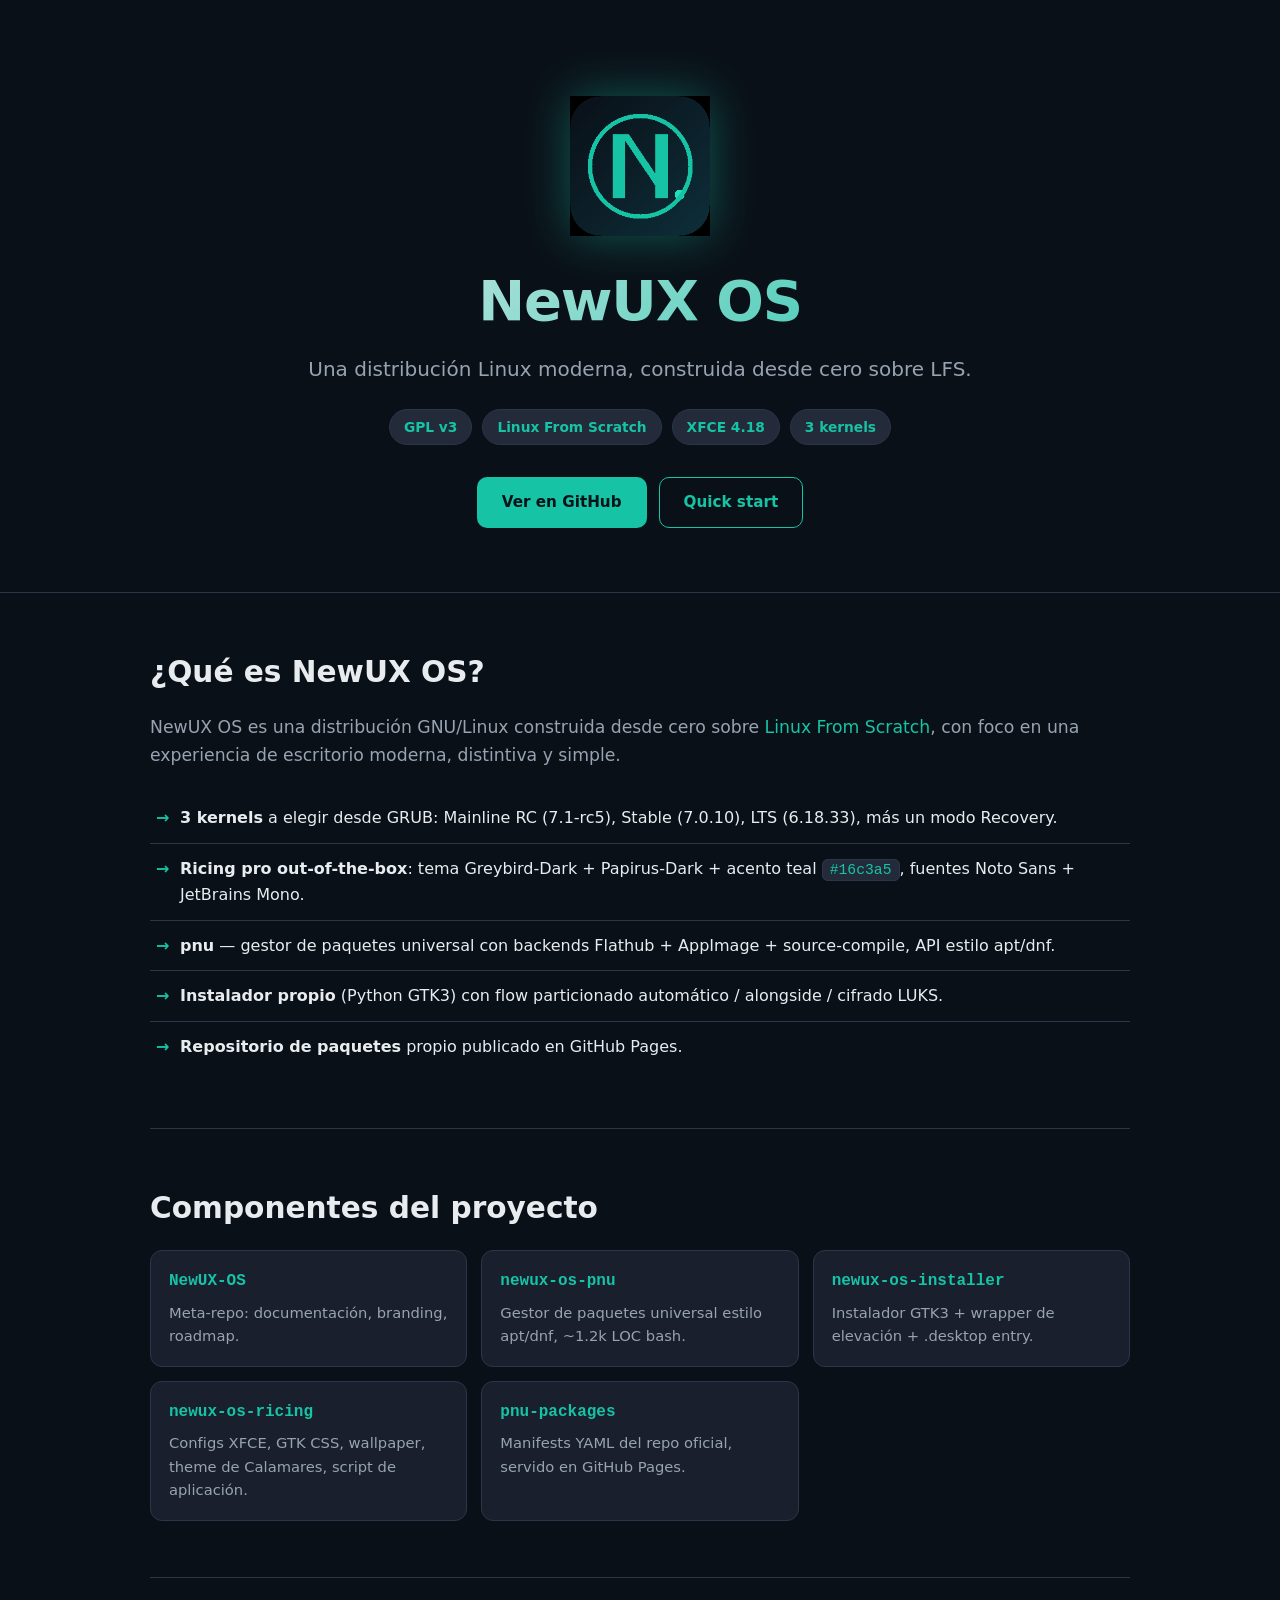
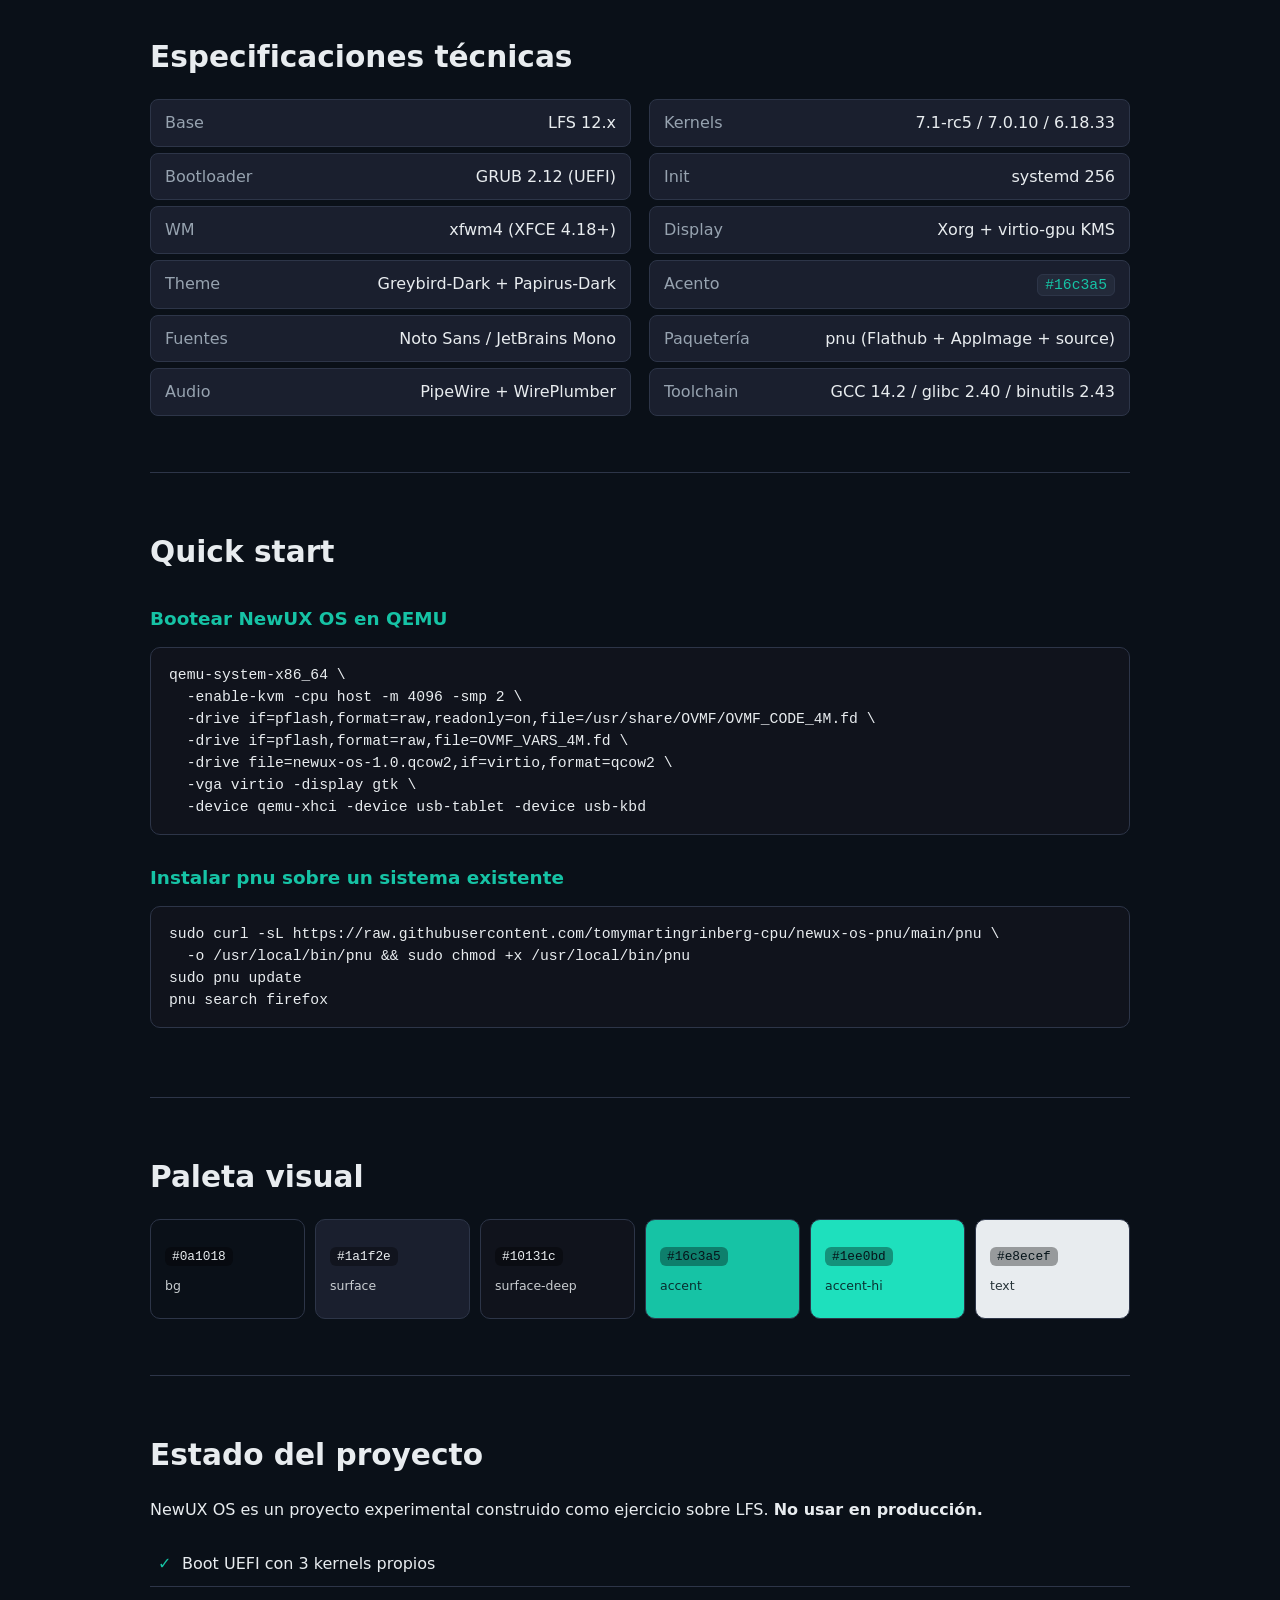
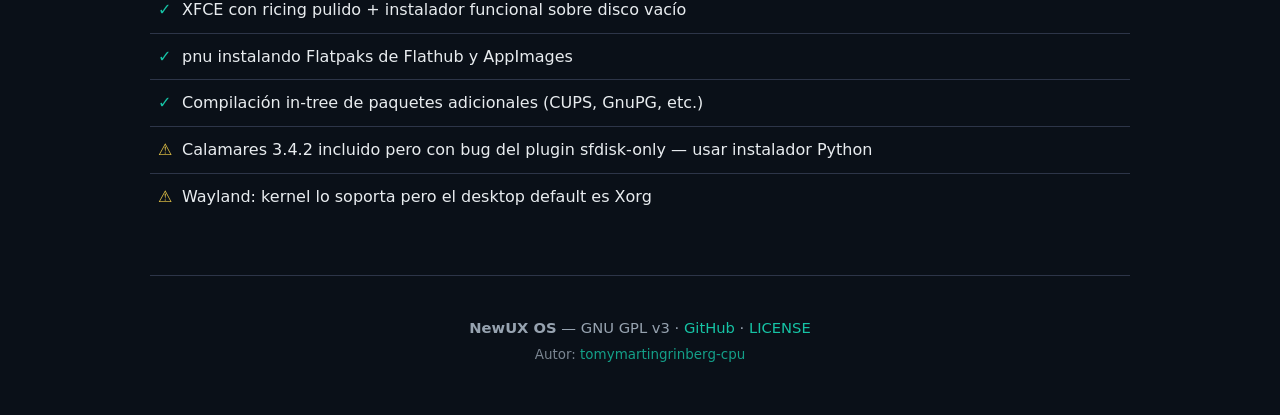
==== index.html @ 3ab6de86 "Add GitHub Pages landing site Static landing with NewUX paleta (navy + teal #16c3a5): hero con logo," ====
<!DOCTYPE html>
<html lang="es">
<head>
  <meta charset="UTF-8" />
  <meta name="viewport" content="width=device-width, initial-scale=1.0" />
  <title>NewUX OS — Distribución Linux desde LFS</title>
  <meta name="description" content="NewUX OS: distribución GNU/Linux moderna construida desde Linux From Scratch, con XFCE, 3 kernels a elegir y gestor de paquetes propio." />
  <link rel="icon" type="image/png" href="assets/logo.png" />
  <link rel="stylesheet" href="style.css" />
  <meta property="og:title" content="NewUX OS" />
  <meta property="og:description" content="Distro Linux moderna basada en LFS, con experiencia desktop pulida." />
  <meta property="og:image" content="assets/logo.png" />
  <meta property="og:type" content="website" />
</head>
<body>
  <div class="bg-mesh"></div>

  <header class="hero">
    <div class="container">
      <img src="assets/logo.png" alt="NewUX OS" class="logo" />
      <h1>NewUX OS</h1>
      <p class="tagline">Una distribución Linux moderna, construida desde cero sobre LFS.</p>
      <div class="badges">
        <span class="badge">GPL v3</span>
        <span class="badge">Linux From Scratch</span>
        <span class="badge">XFCE 4.18</span>
        <span class="badge">3 kernels</span>
      </div>
      <div class="cta">
        <a class="btn btn-primary" href="https://github.com/tomymartingrinberg-cpu/NewUX-OS">Ver en GitHub</a>
        <a class="btn btn-ghost" href="#quick-start">Quick start</a>
      </div>
    </div>
  </header>

  <main>
    <section class="container section">
      <h2>¿Qué es NewUX OS?</h2>
      <p class="lead">
        NewUX OS es una distribución GNU/Linux construida desde cero sobre
        <a href="https://www.linuxfromscratch.org/" target="_blank" rel="noopener">Linux From Scratch</a>,
        con foco en una experiencia de escritorio moderna, distintiva y simple.
      </p>
      <ul class="feature-list">
        <li><strong>3 kernels</strong> a elegir desde GRUB: Mainline RC (7.1-rc5), Stable (7.0.10), LTS (6.18.33), más un modo Recovery.</li>
        <li><strong>Ricing pro out-of-the-box</strong>: tema Greybird-Dark + Papirus-Dark + acento teal <code>#16c3a5</code>, fuentes Noto Sans + JetBrains Mono.</li>
        <li><strong>pnu</strong> — gestor de paquetes universal con backends Flathub + AppImage + source-compile, API estilo apt/dnf.</li>
        <li><strong>Instalador propio</strong> (Python GTK3) con flow particionado automático / alongside / cifrado LUKS.</li>
        <li><strong>Repositorio de paquetes</strong> propio publicado en GitHub Pages.</li>
      </ul>
    </section>

    <section class="container section">
      <h2>Componentes del proyecto</h2>
      <div class="repo-grid">
        <a class="repo-card" href="https://github.com/tomymartingrinberg-cpu/NewUX-OS">
          <h3>NewUX-OS</h3>
          <p>Meta-repo: documentación, branding, roadmap.</p>
        </a>
        <a class="repo-card" href="https://github.com/tomymartingrinberg-cpu/newux-os-pnu">
          <h3>newux-os-pnu</h3>
          <p>Gestor de paquetes universal estilo apt/dnf, ~1.2k LOC bash.</p>
        </a>
        <a class="repo-card" href="https://github.com/tomymartingrinberg-cpu/newux-os-installer">
          <h3>newux-os-installer</h3>
          <p>Instalador GTK3 + wrapper de elevación + .desktop entry.</p>
        </a>
        <a class="repo-card" href="https://github.com/tomymartingrinberg-cpu/newux-os-ricing">
          <h3>newux-os-ricing</h3>
          <p>Configs XFCE, GTK CSS, wallpaper, theme de Calamares, script de aplicación.</p>
        </a>
        <a class="repo-card" href="https://github.com/tomymartingrinberg-cpu/pnu-packages">
          <h3>pnu-packages</h3>
          <p>Manifests YAML del repo oficial, servido en GitHub Pages.</p>
        </a>
      </div>
    </section>

    <section class="container section">
      <h2>Especificaciones técnicas</h2>
      <div class="spec-table">
        <div><span>Base</span><span>LFS 12.x</span></div>
        <div><span>Kernels</span><span>7.1-rc5 / 7.0.10 / 6.18.33</span></div>
        <div><span>Bootloader</span><span>GRUB 2.12 (UEFI)</span></div>
        <div><span>Init</span><span>systemd 256</span></div>
        <div><span>WM</span><span>xfwm4 (XFCE 4.18+)</span></div>
        <div><span>Display</span><span>Xorg + virtio-gpu KMS</span></div>
        <div><span>Theme</span><span>Greybird-Dark + Papirus-Dark</span></div>
        <div><span>Acento</span><span><code>#16c3a5</code></span></div>
        <div><span>Fuentes</span><span>Noto Sans / JetBrains Mono</span></div>
        <div><span>Paquetería</span><span>pnu (Flathub + AppImage + source)</span></div>
        <div><span>Audio</span><span>PipeWire + WirePlumber</span></div>
        <div><span>Toolchain</span><span>GCC 14.2 / glibc 2.40 / binutils 2.43</span></div>
      </div>
    </section>

    <section id="quick-start" class="container section">
      <h2>Quick start</h2>

      <h3>Bootear NewUX OS en QEMU</h3>
      <pre><code>qemu-system-x86_64 \
  -enable-kvm -cpu host -m 4096 -smp 2 \
  -drive if=pflash,format=raw,readonly=on,file=/usr/share/OVMF/OVMF_CODE_4M.fd \
  -drive if=pflash,format=raw,file=OVMF_VARS_4M.fd \
  -drive file=newux-os-1.0.qcow2,if=virtio,format=qcow2 \
  -vga virtio -display gtk \
  -device qemu-xhci -device usb-tablet -device usb-kbd</code></pre>

      <h3>Instalar pnu sobre un sistema existente</h3>
      <pre><code>sudo curl -sL https://raw.githubusercontent.com/tomymartingrinberg-cpu/newux-os-pnu/main/pnu \
  -o /usr/local/bin/pnu &amp;&amp; sudo chmod +x /usr/local/bin/pnu
sudo pnu update
pnu search firefox</code></pre>
    </section>

    <section class="container section">
      <h2>Paleta visual</h2>
      <div class="palette">
        <div class="swatch" style="background:#0a1018"><code>#0a1018</code><span>bg</span></div>
        <div class="swatch" style="background:#1a1f2e"><code>#1a1f2e</code><span>surface</span></div>
        <div class="swatch" style="background:#10131c"><code>#10131c</code><span>surface-deep</span></div>
        <div class="swatch" style="background:#16c3a5;color:#06141a"><code>#16c3a5</code><span>accent</span></div>
        <div class="swatch" style="background:#1ee0bd;color:#06141a"><code>#1ee0bd</code><span>accent-hi</span></div>
        <div class="swatch" style="background:#e8ecef;color:#06141a"><code>#e8ecef</code><span>text</span></div>
      </div>
    </section>

    <section class="container section">
      <h2>Estado del proyecto</h2>
      <p>NewUX OS es un proyecto experimental construido como ejercicio sobre LFS. <strong>No usar en producción.</strong></p>
      <ul class="status-list">
        <li class="ok">Boot UEFI con 3 kernels propios</li>
        <li class="ok">XFCE con ricing pulido + instalador funcional sobre disco vacío</li>
        <li class="ok">pnu instalando Flatpaks de Flathub y AppImages</li>
        <li class="ok">Compilación in-tree de paquetes adicionales (CUPS, GnuPG, etc.)</li>
        <li class="warn">Calamares 3.4.2 incluido pero con bug del plugin sfdisk-only — usar instalador Python</li>
        <li class="warn">Wayland: kernel lo soporta pero el desktop default es Xorg</li>
      </ul>
    </section>
  </main>

  <footer>
    <div class="container">
      <p>
        <strong>NewUX OS</strong> — GNU GPL v3 ·
        <a href="https://github.com/tomymartingrinberg-cpu/NewUX-OS">GitHub</a> ·
        <a href="https://www.gnu.org/licenses/gpl-3.0.txt">LICENSE</a>
      </p>
      <p class="muted">Autor: <a href="https://github.com/tomymartingrinberg-cpu">tomymartingrinberg-cpu</a></p>
    </div>
  </footer>
</body>
</html>
---- style.css ----
/* NewUX OS — landing styles. Paleta: navy + teal #16c3a5 */
:root {
  --bg-1: #0a1018;
  --bg-2: #0e2f3a;
  --surface: #1a1f2e;
  --surface-deep: #10131c;
  --surface-card: #232a3a;
  --accent: #16c3a5;
  --accent-hi: #1ee0bd;
  --text: #e8ecef;
  --text-dim: #97a3b0;
  --border: #2d3548;
}

* { box-sizing: border-box; }

html, body {
  margin: 0; padding: 0;
  font-family: 'Noto Sans', 'Segoe UI', system-ui, -apple-system, sans-serif;
  color: var(--text);
  background: var(--bg-1);
  line-height: 1.6;
  -webkit-font-smoothing: antialiased;
}

.bg-mesh {
  position: fixed; inset: 0;
  background:
    radial-gradient(800px 600px at 10% 10%, rgba(22,195,165,0.10), transparent 60%),
    radial-gradient(700px 500px at 90% 100%, rgba(22,195,165,0.07), transparent 60%),
    linear-gradient(135deg, var(--bg-1) 0%, var(--bg-2) 100%);
  z-index: -1;
}

.container {
  max-width: 980px;
  margin: 0 auto;
  padding: 0 24px;
}

a { color: var(--accent); text-decoration: none; transition: color 140ms ease; }
a:hover { color: var(--accent-hi); }

code {
  font-family: 'JetBrains Mono', 'Fira Code', Consolas, monospace;
  background: var(--surface-card);
  padding: 2px 7px;
  border-radius: 6px;
  font-size: 0.92em;
  color: var(--accent);
  border: 1px solid var(--border);
}

pre {
  background: var(--surface-deep);
  border: 1px solid var(--border);
  border-radius: 10px;
  padding: 16px 18px;
  overflow-x: auto;
  line-height: 1.5;
}

pre code {
  background: none;
  border: none;
  padding: 0;
  color: var(--text);
}

/* HERO */
.hero {
  padding: 96px 0 64px;
  text-align: center;
  border-bottom: 1px solid var(--border);
}

.logo {
  width: 140px; height: 140px;
  filter: drop-shadow(0 0 24px rgba(22,195,165,0.4));
  margin-bottom: 12px;
}

.hero h1 {
  font-size: 3.5rem;
  margin: 0 0 8px;
  font-weight: 700;
  letter-spacing: -0.02em;
  background: linear-gradient(135deg, var(--text) 0%, var(--accent) 100%);
  -webkit-background-clip: text;
  background-clip: text;
  -webkit-text-fill-color: transparent;
}

.tagline {
  font-size: 1.25rem;
  color: var(--text-dim);
  margin: 0 0 24px;
}

.badges {
  display: flex; justify-content: center; gap: 10px;
  flex-wrap: wrap; margin-bottom: 32px;
}

.badge {
  background: var(--surface-card);
  color: var(--accent);
  padding: 6px 14px;
  border-radius: 99px;
  font-size: 0.86rem;
  font-weight: 600;
  border: 1px solid var(--border);
}

.cta {
  display: flex; justify-content: center; gap: 12px;
  flex-wrap: wrap;
}

.btn {
  display: inline-block;
  padding: 12px 24px;
  border-radius: 10px;
  font-weight: 600;
  font-size: 0.95rem;
  transition: all 160ms ease;
  border: 1px solid transparent;
}

.btn-primary {
  background: var(--accent);
  color: #06141a;
}
.btn-primary:hover { background: var(--accent-hi); color: #06141a; transform: translateY(-2px); }

.btn-ghost {
  background: transparent;
  color: var(--accent);
  border-color: var(--accent);
}
.btn-ghost:hover { background: rgba(22,195,165,0.12); color: var(--accent-hi); }

/* SECTIONS */
.section { padding: 56px 0; border-bottom: 1px solid var(--border); }
.section h2 {
  font-size: 1.85rem;
  margin: 0 0 18px;
  color: var(--text);
  font-weight: 700;
}
.section h3 {
  font-size: 1.15rem;
  margin: 28px 0 12px;
  color: var(--accent);
  font-weight: 600;
}

.lead { font-size: 1.08rem; color: var(--text-dim); }

.feature-list {
  list-style: none;
  padding: 0;
  margin: 24px 0 0;
}
.feature-list li {
  padding: 12px 0 12px 30px;
  position: relative;
  border-bottom: 1px solid var(--border);
}
.feature-list li:last-child { border-bottom: none; }
.feature-list li::before {
  content: "→";
  position: absolute;
  left: 6px; top: 12px;
  color: var(--accent);
  font-weight: 700;
}

/* REPOS */
.repo-grid {
  display: grid;
  grid-template-columns: repeat(auto-fill, minmax(240px, 1fr));
  gap: 14px;
  margin-top: 18px;
}
.repo-card {
  background: var(--surface);
  border: 1px solid var(--border);
  border-radius: 12px;
  padding: 18px;
  display: block;
  color: var(--text);
  transition: all 180ms ease;
}
.repo-card:hover {
  transform: translateY(-3px);
  border-color: var(--accent);
  box-shadow: 0 6px 20px rgba(22,195,165,0.18);
  color: var(--text);
}
.repo-card h3 {
  margin: 0 0 6px;
  color: var(--accent);
  font-size: 1rem;
  font-family: 'JetBrains Mono', monospace;
}
.repo-card p {
  margin: 0;
  color: var(--text-dim);
  font-size: 0.92rem;
}

/* SPEC TABLE */
.spec-table {
  display: grid;
  grid-template-columns: 1fr 1fr;
  gap: 6px 18px;
  margin-top: 18px;
}
.spec-table > div {
  display: flex;
  justify-content: space-between;
  padding: 10px 14px;
  background: var(--surface);
  border: 1px solid var(--border);
  border-radius: 8px;
}
.spec-table > div > span:first-child { color: var(--text-dim); }
.spec-table > div > span:last-child { color: var(--text); font-weight: 500; }

/* PALETTE */
.palette {
  display: grid;
  grid-template-columns: repeat(auto-fill, minmax(140px, 1fr));
  gap: 10px;
  margin-top: 18px;
}
.swatch {
  border-radius: 10px;
  padding: 22px 14px;
  border: 1px solid var(--border);
  color: var(--text);
  text-align: left;
  position: relative;
  min-height: 90px;
}
.swatch code {
  background: rgba(0,0,0,0.35);
  color: inherit;
  border: none;
  font-size: 0.8rem;
}
.swatch span {
  display: block;
  margin-top: 8px;
  font-size: 0.78rem;
  opacity: 0.85;
}

/* STATUS */
.status-list {
  list-style: none;
  padding: 0;
  margin: 18px 0 0;
}
.status-list li {
  padding: 10px 0 10px 32px;
  position: relative;
  border-bottom: 1px solid var(--border);
}
.status-list li:last-child { border-bottom: none; }
.status-list li.ok::before {
  content: "✓";
  position: absolute; left: 8px; top: 10px;
  color: var(--accent);
  font-weight: 700;
}
.status-list li.warn::before {
  content: "⚠";
  position: absolute; left: 8px; top: 10px;
  color: #e7c547;
}

/* FOOTER */
footer {
  padding: 36px 0 48px;
  text-align: center;
  color: var(--text-dim);
  font-size: 0.92rem;
}
footer p { margin: 4px 0; }
footer .muted { font-size: 0.84rem; opacity: 0.8; }

/* RESPONSIVE */
@media (max-width: 640px) {
  .hero { padding: 64px 0 48px; }
  .hero h1 { font-size: 2.5rem; }
  .tagline { font-size: 1.05rem; }
  .logo { width: 110px; height: 110px; }
  .spec-table { grid-template-columns: 1fr; }
  .section { padding: 40px 0; }
  .section h2 { font-size: 1.5rem; }
}
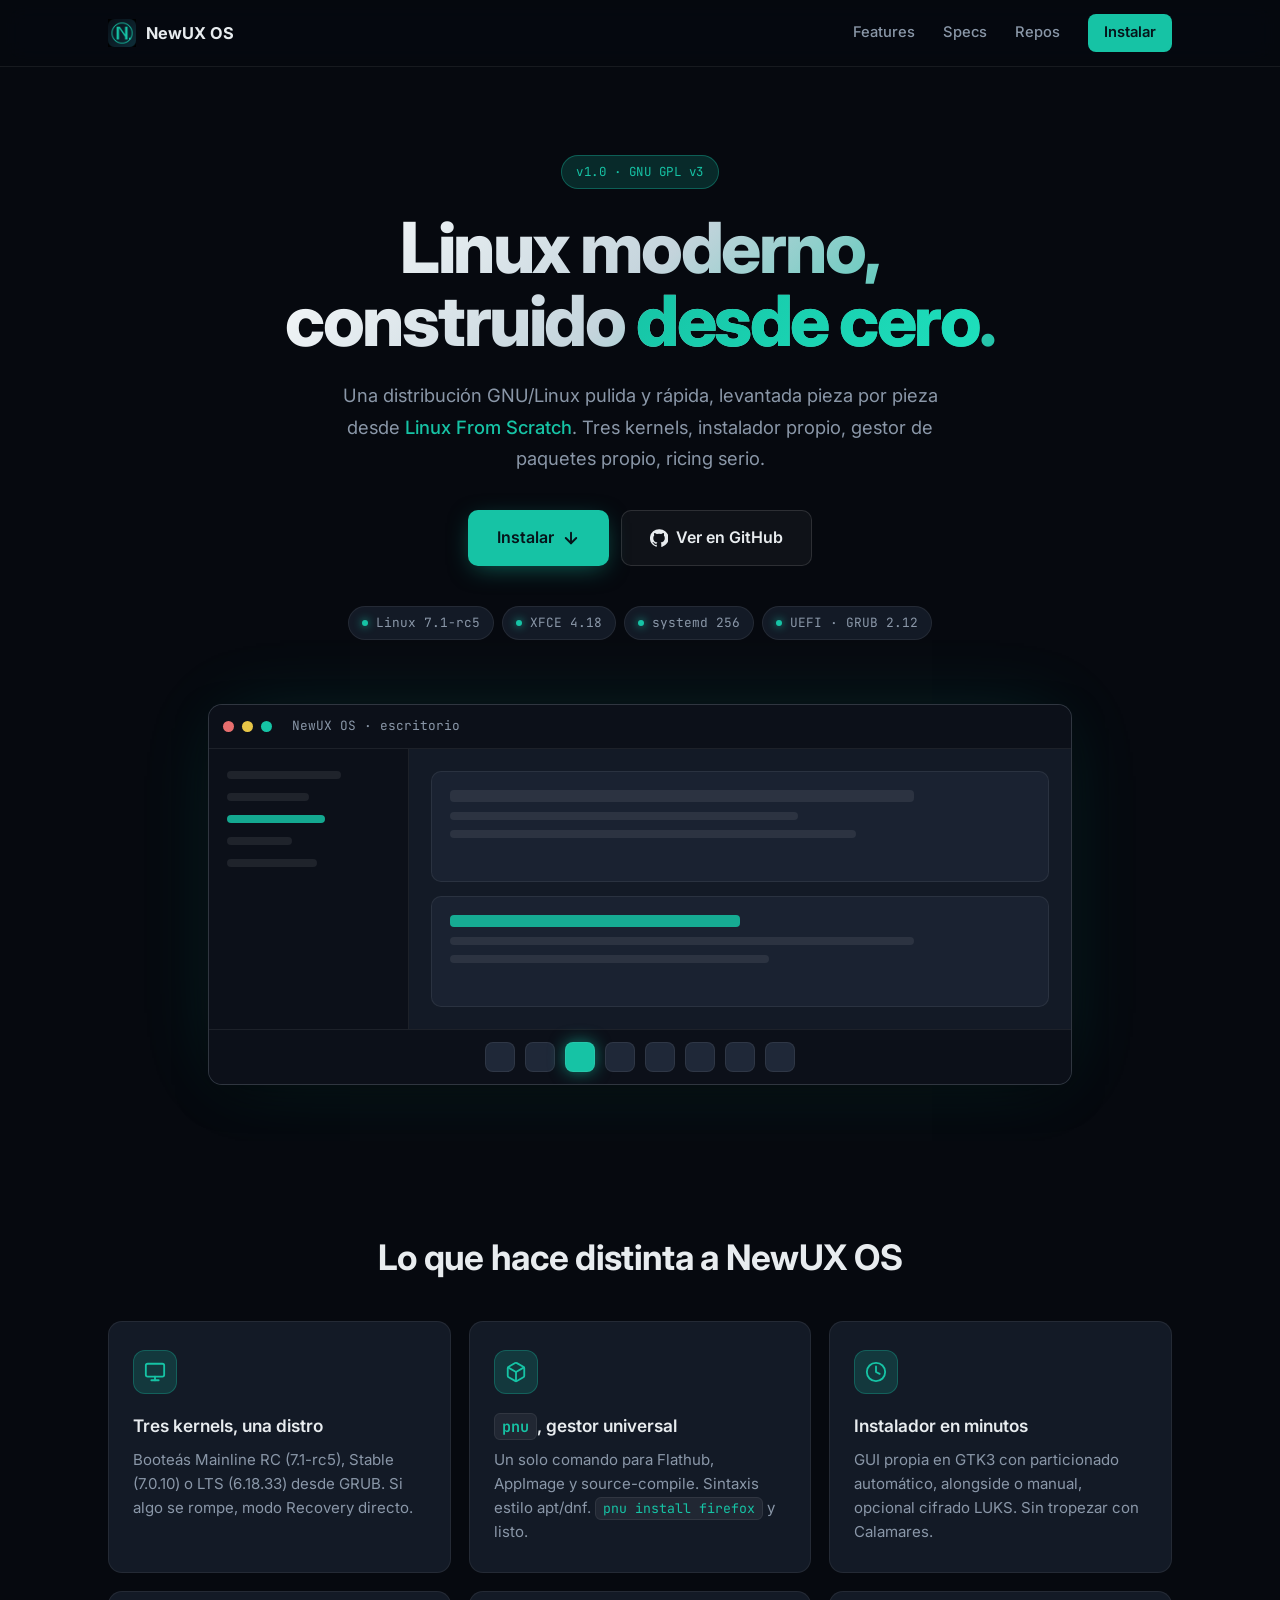
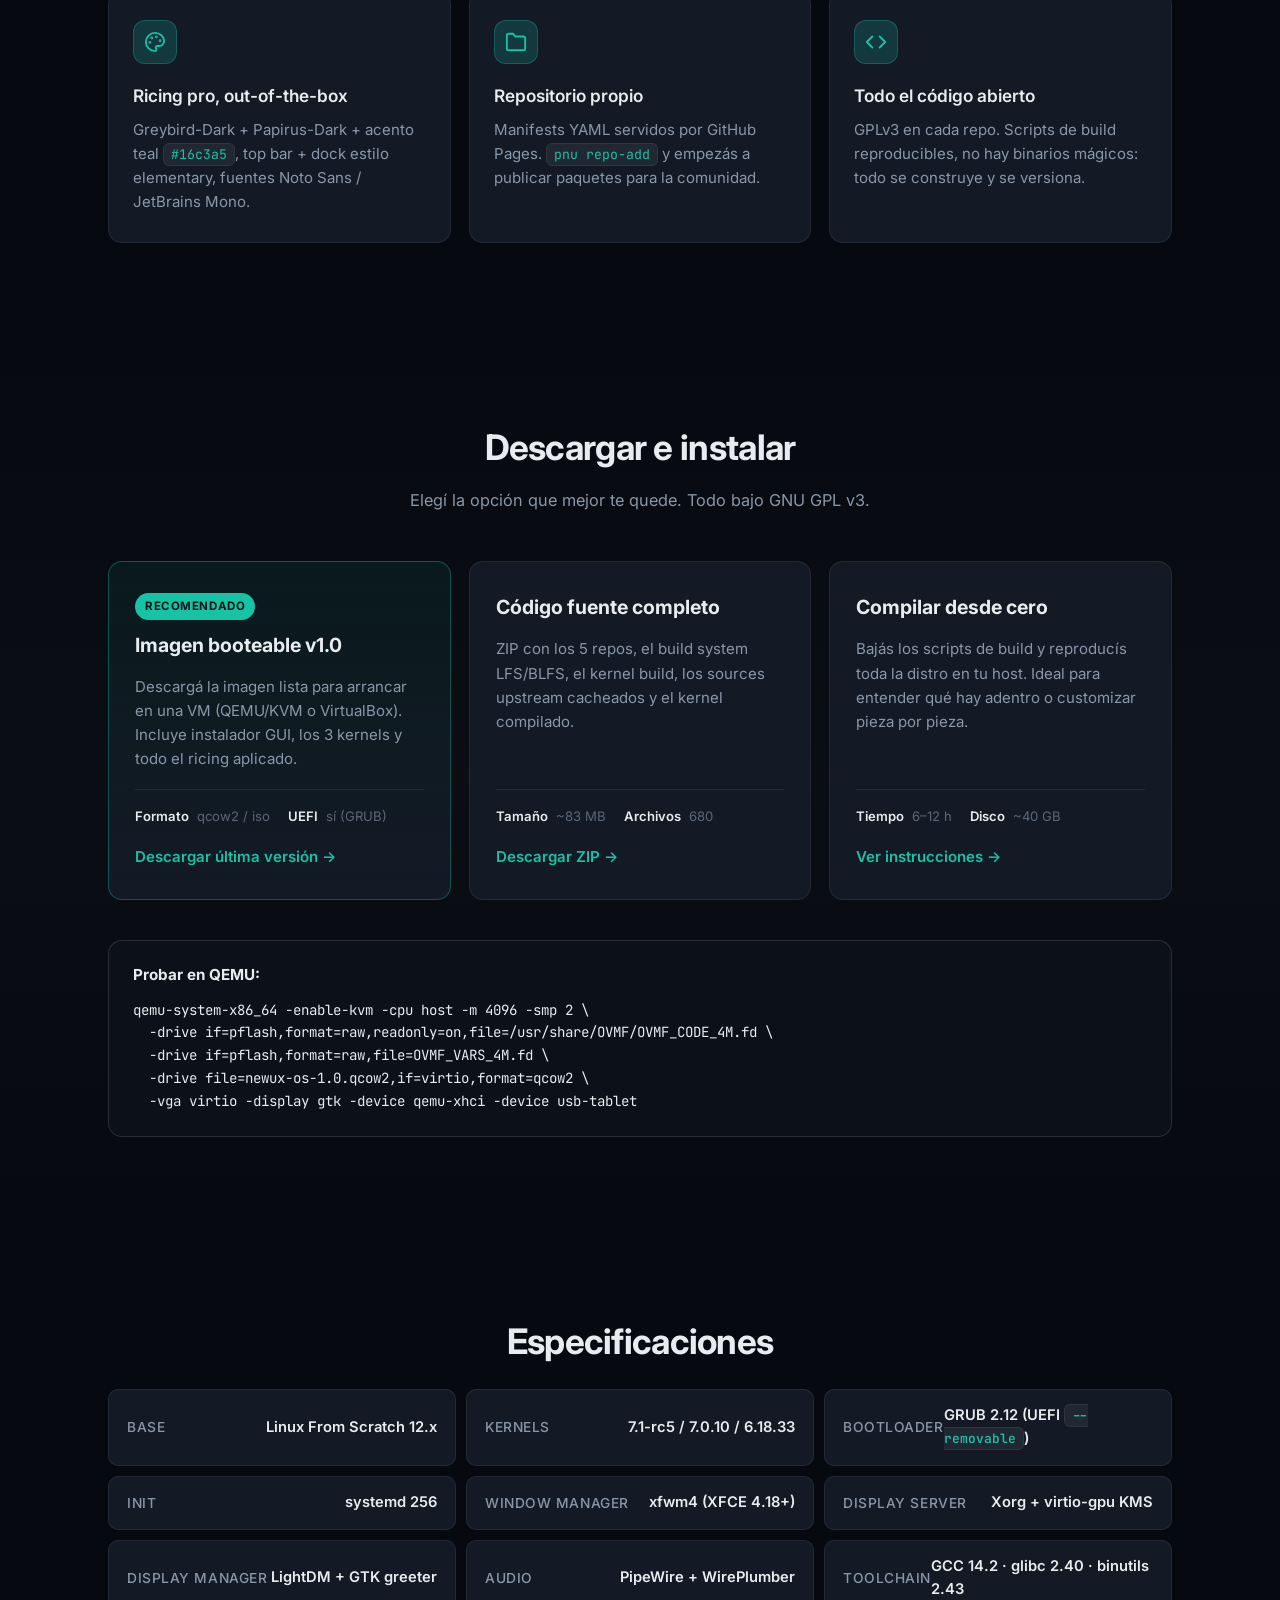
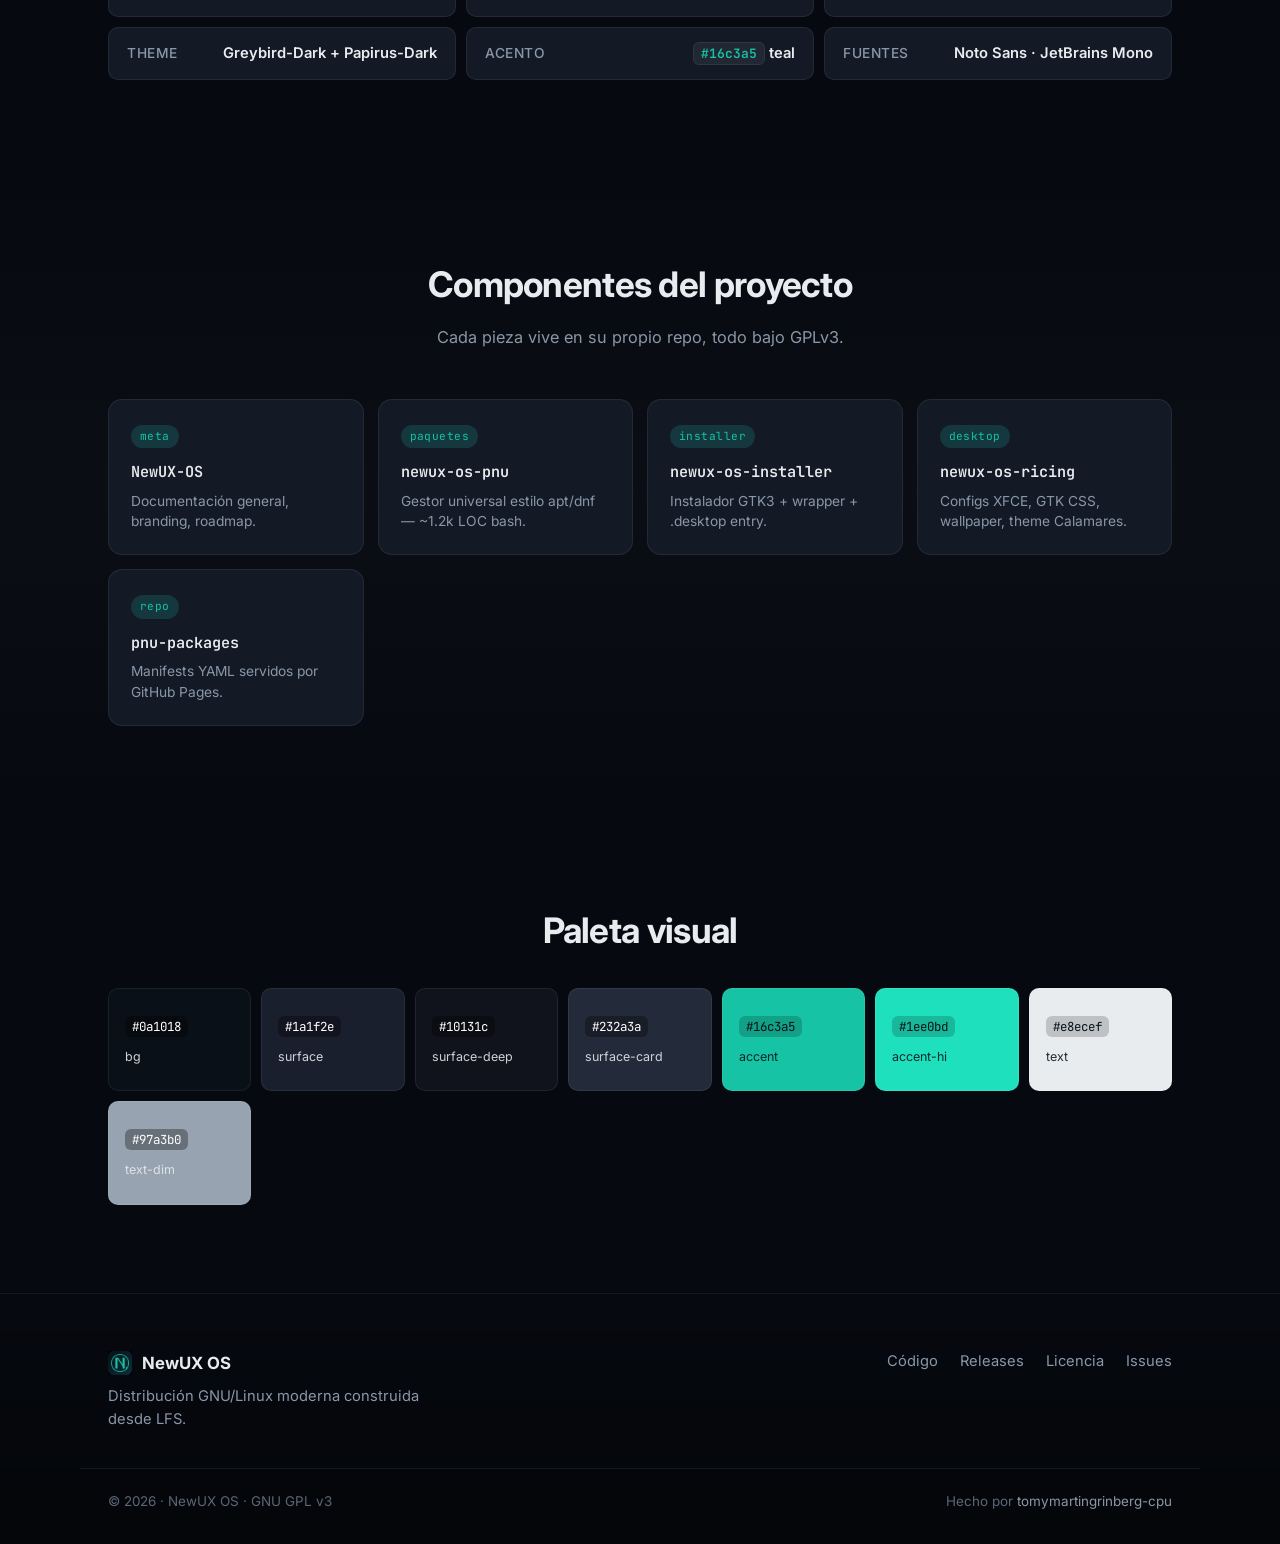
==== commit d7c94161: "Pages: rediseno landing v2 + boton Instalar - Hero impactante: titulo gradient, eyebrow chip, mockup" ====
--- a/index.html
+++ b/index.html
@@ -3,150 +3,304 @@
 <head>
   <meta charset="UTF-8" />
   <meta name="viewport" content="width=device-width, initial-scale=1.0" />
-  <title>NewUX OS — Distribución Linux desde LFS</title>
-  <meta name="description" content="NewUX OS: distribución GNU/Linux moderna construida desde Linux From Scratch, con XFCE, 3 kernels a elegir y gestor de paquetes propio." />
+  <title>NewUX OS · Linux moderno desde LFS</title>
+  <meta name="description" content="NewUX OS es una distribución GNU/Linux moderna construida desde cero sobre Linux From Scratch. XFCE pulido, 3 kernels a elegir, gestor de paquetes propio." />
   <link rel="icon" type="image/png" href="assets/logo.png" />
+  <link rel="preconnect" href="https://fonts.googleapis.com" />
+  <link rel="preconnect" href="https://fonts.gstatic.com" crossorigin />
+  <link href="https://fonts.googleapis.com/css2?family=Inter:wght@400;500;600;700;800&family=JetBrains+Mono:wght@400;500;600&display=swap" rel="stylesheet" />
   <link rel="stylesheet" href="style.css" />
-  <meta property="og:title" content="NewUX OS" />
-  <meta property="og:description" content="Distro Linux moderna basada en LFS, con experiencia desktop pulida." />
+  <meta property="og:title" content="NewUX OS · Linux moderno desde LFS" />
+  <meta property="og:description" content="Distribución GNU/Linux moderna construida desde cero sobre LFS." />
   <meta property="og:image" content="assets/logo.png" />
   <meta property="og:type" content="website" />
+  <meta name="theme-color" content="#0a1018" />
 </head>
 <body>
   <div class="bg-mesh"></div>
+  <div class="bg-grid"></div>
+
+  <nav class="topbar">
+    <div class="container nav-row">
+      <a href="#" class="brand">
+        <img src="assets/logo.png" alt="" />
+        <span>NewUX OS</span>
+      </a>
+      <div class="nav-links">
+        <a href="#features">Features</a>
+        <a href="#specs">Specs</a>
+        <a href="#repos">Repos</a>
+        <a href="#instalar" class="nav-cta">Instalar</a>
+      </div>
+    </div>
+  </nav>
 
   <header class="hero">
-    <div class="container">
-      <img src="assets/logo.png" alt="NewUX OS" class="logo" />
-      <h1>NewUX OS</h1>
-      <p class="tagline">Una distribución Linux moderna, construida desde cero sobre LFS.</p>
-      <div class="badges">
-        <span class="badge">GPL v3</span>
-        <span class="badge">Linux From Scratch</span>
-        <span class="badge">XFCE 4.18</span>
-        <span class="badge">3 kernels</span>
-      </div>
-      <div class="cta">
-        <a class="btn btn-primary" href="https://github.com/tomymartingrinberg-cpu/NewUX-OS">Ver en GitHub</a>
-        <a class="btn btn-ghost" href="#quick-start">Quick start</a>
+    <div class="container hero-inner">
+      <span class="eyebrow">v1.0 · GNU GPL v3</span>
+      <h1 class="hero-title">
+        Linux moderno,<br/>
+        construido <em>desde cero</em>.
+      </h1>
+      <p class="hero-sub">
+        Una distribución GNU/Linux pulida y rápida, levantada pieza por pieza desde
+        <a href="https://www.linuxfromscratch.org/" target="_blank" rel="noopener">Linux From Scratch</a>.
+        Tres kernels, instalador propio, gestor de paquetes propio, ricing serio.
+      </p>
+      <div class="cta-row">
+        <a class="btn btn-primary btn-lg" href="#instalar">
+          <span>Instalar</span>
+          <svg width="18" height="18" viewBox="0 0 24 24" fill="none" stroke="currentColor" stroke-width="2.5" stroke-linecap="round" stroke-linejoin="round"><line x1="12" y1="5" x2="12" y2="19"/><polyline points="19 12 12 19 5 12"/></svg>
+        </a>
+        <a class="btn btn-ghost btn-lg" href="https://github.com/tomymartingrinberg-cpu/NewUX-OS" target="_blank" rel="noopener">
+          <svg width="18" height="18" viewBox="0 0 24 24" fill="currentColor"><path d="M12 .3a12 12 0 0 0-3.79 23.4c.6.11.83-.26.83-.58v-2.03c-3.34.73-4.04-1.4-4.04-1.4-.55-1.4-1.34-1.77-1.34-1.77-1.09-.74.08-.73.08-.73 1.2.09 1.84 1.24 1.84 1.24 1.07 1.84 2.82 1.31 3.51 1 .1-.78.42-1.32.76-1.62-2.66-.3-5.46-1.33-5.46-5.93 0-1.31.47-2.38 1.24-3.22-.13-.31-.54-1.53.11-3.18 0 0 1-.32 3.3 1.23a11.5 11.5 0 0 1 6 0c2.3-1.55 3.3-1.23 3.3-1.23.65 1.65.24 2.87.12 3.18.77.84 1.23 1.91 1.23 3.22 0 4.61-2.8 5.62-5.48 5.92.43.37.82 1.1.82 2.22v3.29c0 .32.22.7.83.58A12 12 0 0 0 12 .3"/></svg>
+          <span>Ver en GitHub</span>
+        </a>
+      </div>
+      <div class="hero-badges">
+        <span class="chip"><span class="dot"></span>Linux 7.1-rc5</span>
+        <span class="chip"><span class="dot"></span>XFCE 4.18</span>
+        <span class="chip"><span class="dot"></span>systemd 256</span>
+        <span class="chip"><span class="dot"></span>UEFI · GRUB 2.12</span>
+      </div>
+    </div>
+    <div class="hero-mock">
+      <div class="mock-window">
+        <div class="mock-titlebar">
+          <span class="mock-dot"></span>
+          <span class="mock-dot"></span>
+          <span class="mock-dot"></span>
+          <span class="mock-title">NewUX OS · escritorio</span>
+        </div>
+        <div class="mock-body">
+          <div class="mock-side">
+            <div class="mock-line w70"></div>
+            <div class="mock-line w50"></div>
+            <div class="mock-line w60 accent"></div>
+            <div class="mock-line w40"></div>
+            <div class="mock-line w55"></div>
+          </div>
+          <div class="mock-main">
+            <div class="mock-card">
+              <div class="mock-line w80 thick"></div>
+              <div class="mock-line w60"></div>
+              <div class="mock-line w70"></div>
+            </div>
+            <div class="mock-card">
+              <div class="mock-line w50 thick accent"></div>
+              <div class="mock-line w80"></div>
+              <div class="mock-line w55"></div>
+            </div>
+          </div>
+        </div>
+        <div class="mock-dock">
+          <div class="mock-launcher"></div>
+          <div class="mock-launcher"></div>
+          <div class="mock-launcher active"></div>
+          <div class="mock-launcher"></div>
+          <div class="mock-launcher"></div>
+          <div class="mock-launcher"></div>
+          <div class="mock-launcher"></div>
+          <div class="mock-launcher"></div>
+        </div>
       </div>
     </div>
   </header>
 
-  <main>
-    <section class="container section">
-      <h2>¿Qué es NewUX OS?</h2>
-      <p class="lead">
-        NewUX OS es una distribución GNU/Linux construida desde cero sobre
-        <a href="https://www.linuxfromscratch.org/" target="_blank" rel="noopener">Linux From Scratch</a>,
-        con foco en una experiencia de escritorio moderna, distintiva y simple.
-      </p>
-      <ul class="feature-list">
-        <li><strong>3 kernels</strong> a elegir desde GRUB: Mainline RC (7.1-rc5), Stable (7.0.10), LTS (6.18.33), más un modo Recovery.</li>
-        <li><strong>Ricing pro out-of-the-box</strong>: tema Greybird-Dark + Papirus-Dark + acento teal <code>#16c3a5</code>, fuentes Noto Sans + JetBrains Mono.</li>
-        <li><strong>pnu</strong> — gestor de paquetes universal con backends Flathub + AppImage + source-compile, API estilo apt/dnf.</li>
-        <li><strong>Instalador propio</strong> (Python GTK3) con flow particionado automático / alongside / cifrado LUKS.</li>
-        <li><strong>Repositorio de paquetes</strong> propio publicado en GitHub Pages.</li>
-      </ul>
-    </section>
-
-    <section class="container section">
-      <h2>Componentes del proyecto</h2>
-      <div class="repo-grid">
-        <a class="repo-card" href="https://github.com/tomymartingrinberg-cpu/NewUX-OS">
-          <h3>NewUX-OS</h3>
-          <p>Meta-repo: documentación, branding, roadmap.</p>
-        </a>
-        <a class="repo-card" href="https://github.com/tomymartingrinberg-cpu/newux-os-pnu">
-          <h3>newux-os-pnu</h3>
-          <p>Gestor de paquetes universal estilo apt/dnf, ~1.2k LOC bash.</p>
-        </a>
-        <a class="repo-card" href="https://github.com/tomymartingrinberg-cpu/newux-os-installer">
-          <h3>newux-os-installer</h3>
-          <p>Instalador GTK3 + wrapper de elevación + .desktop entry.</p>
-        </a>
-        <a class="repo-card" href="https://github.com/tomymartingrinberg-cpu/newux-os-ricing">
-          <h3>newux-os-ricing</h3>
-          <p>Configs XFCE, GTK CSS, wallpaper, theme de Calamares, script de aplicación.</p>
-        </a>
-        <a class="repo-card" href="https://github.com/tomymartingrinberg-cpu/pnu-packages">
-          <h3>pnu-packages</h3>
-          <p>Manifests YAML del repo oficial, servido en GitHub Pages.</p>
-        </a>
-      </div>
-    </section>
-
-    <section class="container section">
-      <h2>Especificaciones técnicas</h2>
-      <div class="spec-table">
-        <div><span>Base</span><span>LFS 12.x</span></div>
-        <div><span>Kernels</span><span>7.1-rc5 / 7.0.10 / 6.18.33</span></div>
-        <div><span>Bootloader</span><span>GRUB 2.12 (UEFI)</span></div>
-        <div><span>Init</span><span>systemd 256</span></div>
-        <div><span>WM</span><span>xfwm4 (XFCE 4.18+)</span></div>
-        <div><span>Display</span><span>Xorg + virtio-gpu KMS</span></div>
-        <div><span>Theme</span><span>Greybird-Dark + Papirus-Dark</span></div>
-        <div><span>Acento</span><span><code>#16c3a5</code></span></div>
-        <div><span>Fuentes</span><span>Noto Sans / JetBrains Mono</span></div>
-        <div><span>Paquetería</span><span>pnu (Flathub + AppImage + source)</span></div>
-        <div><span>Audio</span><span>PipeWire + WirePlumber</span></div>
-        <div><span>Toolchain</span><span>GCC 14.2 / glibc 2.40 / binutils 2.43</span></div>
-      </div>
-    </section>
-
-    <section id="quick-start" class="container section">
-      <h2>Quick start</h2>
-
-      <h3>Bootear NewUX OS en QEMU</h3>
-      <pre><code>qemu-system-x86_64 \
-  -enable-kvm -cpu host -m 4096 -smp 2 \
+  <section id="features" class="section">
+    <div class="container">
+      <h2 class="section-title">Lo que hace distinta a NewUX OS</h2>
+      <div class="features-grid">
+        <article class="feature">
+          <div class="feature-ico">
+            <svg viewBox="0 0 24 24" fill="none" stroke="currentColor" stroke-width="2" stroke-linecap="round" stroke-linejoin="round"><rect x="2" y="3" width="20" height="14" rx="2"/><line x1="8" y1="21" x2="16" y2="21"/><line x1="12" y1="17" x2="12" y2="21"/></svg>
+          </div>
+          <h3>Tres kernels, una distro</h3>
+          <p>Booteás Mainline RC (7.1-rc5), Stable (7.0.10) o LTS (6.18.33) desde GRUB. Si algo se rompe, modo Recovery directo.</p>
+        </article>
+        <article class="feature">
+          <div class="feature-ico">
+            <svg viewBox="0 0 24 24" fill="none" stroke="currentColor" stroke-width="2" stroke-linecap="round" stroke-linejoin="round"><path d="M21 16V8a2 2 0 0 0-1-1.73l-7-4a2 2 0 0 0-2 0l-7 4A2 2 0 0 0 3 8v8a2 2 0 0 0 1 1.73l7 4a2 2 0 0 0 2 0l7-4A2 2 0 0 0 21 16z"/><polyline points="3.27 6.96 12 12.01 20.73 6.96"/><line x1="12" y1="22.08" x2="12" y2="12"/></svg>
+          </div>
+          <h3><code>pnu</code>, gestor universal</h3>
+          <p>Un solo comando para Flathub, AppImage y source-compile. Sintaxis estilo apt/dnf. <code>pnu install firefox</code> y listo.</p>
+        </article>
+        <article class="feature">
+          <div class="feature-ico">
+            <svg viewBox="0 0 24 24" fill="none" stroke="currentColor" stroke-width="2" stroke-linecap="round" stroke-linejoin="round"><circle cx="12" cy="12" r="10"/><polyline points="12 6 12 12 16 14"/></svg>
+          </div>
+          <h3>Instalador en minutos</h3>
+          <p>GUI propia en GTK3 con particionado automático, alongside o manual, opcional cifrado LUKS. Sin tropezar con Calamares.</p>
+        </article>
+        <article class="feature">
+          <div class="feature-ico">
+            <svg viewBox="0 0 24 24" fill="none" stroke="currentColor" stroke-width="2" stroke-linecap="round" stroke-linejoin="round"><circle cx="13.5" cy="6.5" r=".5" fill="currentColor"/><circle cx="17.5" cy="10.5" r=".5" fill="currentColor"/><circle cx="8.5" cy="7.5" r=".5" fill="currentColor"/><circle cx="6.5" cy="12.5" r=".5" fill="currentColor"/><path d="M12 2C6.5 2 2 6.5 2 12s4.5 10 10 10c.926 0 1.648-.746 1.648-1.688 0-.437-.18-.835-.437-1.125-.29-.289-.438-.652-.438-1.125a1.64 1.64 0 0 1 1.668-1.668h1.996c3.051 0 5.555-2.503 5.555-5.554C21.965 6.012 17.461 2 12 2z"/></svg>
+          </div>
+          <h3>Ricing pro, out-of-the-box</h3>
+          <p>Greybird-Dark + Papirus-Dark + acento teal <code>#16c3a5</code>, top bar + dock estilo elementary, fuentes Noto Sans / JetBrains Mono.</p>
+        </article>
+        <article class="feature">
+          <div class="feature-ico">
+            <svg viewBox="0 0 24 24" fill="none" stroke="currentColor" stroke-width="2" stroke-linecap="round" stroke-linejoin="round"><path d="M22 19a2 2 0 0 1-2 2H4a2 2 0 0 1-2-2V5a2 2 0 0 1 2-2h5l2 3h9a2 2 0 0 1 2 2z"/></svg>
+          </div>
+          <h3>Repositorio propio</h3>
+          <p>Manifests YAML servidos por GitHub Pages. <code>pnu repo-add</code> y empezás a publicar paquetes para la comunidad.</p>
+        </article>
+        <article class="feature">
+          <div class="feature-ico">
+            <svg viewBox="0 0 24 24" fill="none" stroke="currentColor" stroke-width="2" stroke-linecap="round" stroke-linejoin="round"><polyline points="16 18 22 12 16 6"/><polyline points="8 6 2 12 8 18"/></svg>
+          </div>
+          <h3>Todo el código abierto</h3>
+          <p>GPLv3 en cada repo. Scripts de build reproducibles, no hay binarios mágicos: todo se construye y se versiona.</p>
+        </article>
+      </div>
+    </div>
+  </section>
+
+  <section id="instalar" class="section section-alt">
+    <div class="container">
+      <h2 class="section-title">Descargar e instalar</h2>
+      <p class="section-sub">Elegí la opción que mejor te quede. Todo bajo GNU GPL v3.</p>
+
+      <div class="install-grid">
+        <a class="install-card primary" href="https://github.com/tomymartingrinberg-cpu/NewUX-OS/releases/latest">
+          <div class="install-head">
+            <span class="install-tag">Recomendado</span>
+            <h3>Imagen booteable v1.0</h3>
+          </div>
+          <p>Descargá la imagen lista para arrancar en una VM (QEMU/KVM o VirtualBox). Incluye instalador GUI, los 3 kernels y todo el ricing aplicado.</p>
+          <div class="install-meta">
+            <span><strong>Formato</strong> qcow2 / iso</span>
+            <span><strong>UEFI</strong> sí (GRUB)</span>
+          </div>
+          <span class="install-btn">Descargar última versión →</span>
+        </a>
+
+        <a class="install-card" href="https://github.com/tomymartingrinberg-cpu/NewUX-OS/releases/latest/download/NewUX-OS-source.zip">
+          <div class="install-head">
+            <h3>Código fuente completo</h3>
+          </div>
+          <p>ZIP con los 5 repos, el build system LFS/BLFS, el kernel build, los sources upstream cacheados y el kernel compilado.</p>
+          <div class="install-meta">
+            <span><strong>Tamaño</strong> ~83 MB</span>
+            <span><strong>Archivos</strong> 680</span>
+          </div>
+          <span class="install-btn">Descargar ZIP →</span>
+        </a>
+
+        <a class="install-card" href="https://github.com/tomymartingrinberg-cpu/NewUX-OS#quick-start">
+          <div class="install-head">
+            <h3>Compilar desde cero</h3>
+          </div>
+          <p>Bajás los scripts de build y reproducís toda la distro en tu host. Ideal para entender qué hay adentro o customizar pieza por pieza.</p>
+          <div class="install-meta">
+            <span><strong>Tiempo</strong> 6–12 h</span>
+            <span><strong>Disco</strong> ~40 GB</span>
+          </div>
+          <span class="install-btn">Ver instrucciones →</span>
+        </a>
+      </div>
+
+      <div class="install-note">
+        <strong>Probar en QEMU:</strong>
+        <pre><code>qemu-system-x86_64 -enable-kvm -cpu host -m 4096 -smp 2 \
   -drive if=pflash,format=raw,readonly=on,file=/usr/share/OVMF/OVMF_CODE_4M.fd \
   -drive if=pflash,format=raw,file=OVMF_VARS_4M.fd \
   -drive file=newux-os-1.0.qcow2,if=virtio,format=qcow2 \
-  -vga virtio -display gtk \
-  -device qemu-xhci -device usb-tablet -device usb-kbd</code></pre>
-
-      <h3>Instalar pnu sobre un sistema existente</h3>
-      <pre><code>sudo curl -sL https://raw.githubusercontent.com/tomymartingrinberg-cpu/newux-os-pnu/main/pnu \
-  -o /usr/local/bin/pnu &amp;&amp; sudo chmod +x /usr/local/bin/pnu
-sudo pnu update
-pnu search firefox</code></pre>
-    </section>
-
-    <section class="container section">
-      <h2>Paleta visual</h2>
+  -vga virtio -display gtk -device qemu-xhci -device usb-tablet</code></pre>
+      </div>
+    </div>
+  </section>
+
+  <section id="specs" class="section">
+    <div class="container">
+      <h2 class="section-title">Especificaciones</h2>
+      <div class="spec-grid">
+        <div class="spec"><span>Base</span><strong>Linux From Scratch 12.x</strong></div>
+        <div class="spec"><span>Kernels</span><strong>7.1-rc5 / 7.0.10 / 6.18.33</strong></div>
+        <div class="spec"><span>Bootloader</span><strong>GRUB 2.12 (UEFI <code>--removable</code>)</strong></div>
+        <div class="spec"><span>Init</span><strong>systemd 256</strong></div>
+        <div class="spec"><span>Window manager</span><strong>xfwm4 (XFCE 4.18+)</strong></div>
+        <div class="spec"><span>Display server</span><strong>Xorg + virtio-gpu KMS</strong></div>
+        <div class="spec"><span>Display manager</span><strong>LightDM + GTK greeter</strong></div>
+        <div class="spec"><span>Audio</span><strong>PipeWire + WirePlumber</strong></div>
+        <div class="spec"><span>Toolchain</span><strong>GCC 14.2 · glibc 2.40 · binutils 2.43</strong></div>
+        <div class="spec"><span>Theme</span><strong>Greybird-Dark + Papirus-Dark</strong></div>
+        <div class="spec"><span>Acento</span><strong><code>#16c3a5</code> teal</strong></div>
+        <div class="spec"><span>Fuentes</span><strong>Noto Sans · JetBrains Mono</strong></div>
+      </div>
+    </div>
+  </section>
+
+  <section id="repos" class="section section-alt">
+    <div class="container">
+      <h2 class="section-title">Componentes del proyecto</h2>
+      <p class="section-sub">Cada pieza vive en su propio repo, todo bajo GPLv3.</p>
+      <div class="repo-grid">
+        <a class="repo-card" href="https://github.com/tomymartingrinberg-cpu/NewUX-OS">
+          <div class="repo-tag">meta</div>
+          <h3>NewUX-OS</h3>
+          <p>Documentación general, branding, roadmap.</p>
+        </a>
+        <a class="repo-card" href="https://github.com/tomymartingrinberg-cpu/newux-os-pnu">
+          <div class="repo-tag">paquetes</div>
+          <h3>newux-os-pnu</h3>
+          <p>Gestor universal estilo apt/dnf — ~1.2k LOC bash.</p>
+        </a>
+        <a class="repo-card" href="https://github.com/tomymartingrinberg-cpu/newux-os-installer">
+          <div class="repo-tag">installer</div>
+          <h3>newux-os-installer</h3>
+          <p>Instalador GTK3 + wrapper + .desktop entry.</p>
+        </a>
+        <a class="repo-card" href="https://github.com/tomymartingrinberg-cpu/newux-os-ricing">
+          <div class="repo-tag">desktop</div>
+          <h3>newux-os-ricing</h3>
+          <p>Configs XFCE, GTK CSS, wallpaper, theme Calamares.</p>
+        </a>
+        <a class="repo-card" href="https://github.com/tomymartingrinberg-cpu/pnu-packages">
+          <div class="repo-tag">repo</div>
+          <h3>pnu-packages</h3>
+          <p>Manifests YAML servidos por GitHub Pages.</p>
+        </a>
+      </div>
+    </div>
+  </section>
+
+  <section class="section">
+    <div class="container">
+      <h2 class="section-title">Paleta visual</h2>
       <div class="palette">
         <div class="swatch" style="background:#0a1018"><code>#0a1018</code><span>bg</span></div>
         <div class="swatch" style="background:#1a1f2e"><code>#1a1f2e</code><span>surface</span></div>
         <div class="swatch" style="background:#10131c"><code>#10131c</code><span>surface-deep</span></div>
-        <div class="swatch" style="background:#16c3a5;color:#06141a"><code>#16c3a5</code><span>accent</span></div>
-        <div class="swatch" style="background:#1ee0bd;color:#06141a"><code>#1ee0bd</code><span>accent-hi</span></div>
-        <div class="swatch" style="background:#e8ecef;color:#06141a"><code>#e8ecef</code><span>text</span></div>
-      </div>
-    </section>
-
-    <section class="container section">
-      <h2>Estado del proyecto</h2>
-      <p>NewUX OS es un proyecto experimental construido como ejercicio sobre LFS. <strong>No usar en producción.</strong></p>
-      <ul class="status-list">
-        <li class="ok">Boot UEFI con 3 kernels propios</li>
-        <li class="ok">XFCE con ricing pulido + instalador funcional sobre disco vacío</li>
-        <li class="ok">pnu instalando Flatpaks de Flathub y AppImages</li>
-        <li class="ok">Compilación in-tree de paquetes adicionales (CUPS, GnuPG, etc.)</li>
-        <li class="warn">Calamares 3.4.2 incluido pero con bug del plugin sfdisk-only — usar instalador Python</li>
-        <li class="warn">Wayland: kernel lo soporta pero el desktop default es Xorg</li>
-      </ul>
-    </section>
-  </main>
+        <div class="swatch" style="background:#232a3a"><code>#232a3a</code><span>surface-card</span></div>
+        <div class="swatch on-light" style="background:#16c3a5"><code>#16c3a5</code><span>accent</span></div>
+        <div class="swatch on-light" style="background:#1ee0bd"><code>#1ee0bd</code><span>accent-hi</span></div>
+        <div class="swatch on-light" style="background:#e8ecef"><code>#e8ecef</code><span>text</span></div>
+        <div class="swatch" style="background:#97a3b0"><code>#97a3b0</code><span>text-dim</span></div>
+      </div>
+    </div>
+  </section>
 
   <footer>
-    <div class="container">
-      <p>
-        <strong>NewUX OS</strong> — GNU GPL v3 ·
-        <a href="https://github.com/tomymartingrinberg-cpu/NewUX-OS">GitHub</a> ·
-        <a href="https://www.gnu.org/licenses/gpl-3.0.txt">LICENSE</a>
-      </p>
-      <p class="muted">Autor: <a href="https://github.com/tomymartingrinberg-cpu">tomymartingrinberg-cpu</a></p>
+    <div class="container footer-row">
+      <div>
+        <div class="footer-brand">
+          <img src="assets/logo.png" alt="" />
+          <strong>NewUX OS</strong>
+        </div>
+        <p class="muted">Distribución GNU/Linux moderna construida desde LFS.</p>
+      </div>
+      <div class="footer-links">
+        <a href="https://github.com/tomymartingrinberg-cpu/NewUX-OS">Código</a>
+        <a href="https://github.com/tomymartingrinberg-cpu/NewUX-OS/releases">Releases</a>
+        <a href="https://www.gnu.org/licenses/gpl-3.0.txt">Licencia</a>
+        <a href="https://github.com/tomymartingrinberg-cpu/NewUX-OS/issues">Issues</a>
+      </div>
+    </div>
+    <div class="container footer-bottom">
+      <span>© 2026 · NewUX OS · GNU GPL v3</span>
+      <span>Hecho por <a href="https://github.com/tomymartingrinberg-cpu">tomymartingrinberg-cpu</a></span>
     </div>
   </footer>
 </body>
--- a/style.css
+++ b/style.css
@@ -1,303 +1,625 @@
-/* NewUX OS — landing styles. Paleta: navy + teal #16c3a5 */
+/* NewUX OS — landing v2. Paleta: navy + teal #16c3a5 */
 :root {
-  --bg-1: #0a1018;
-  --bg-2: #0e2f3a;
-  --surface: #1a1f2e;
-  --surface-deep: #10131c;
-  --surface-card: #232a3a;
+  --bg-1: #06090f;
+  --bg-2: #0a1018;
+  --bg-3: #0e2f3a;
+  --surface: #131a26;
+  --surface-2: #1a2231;
+  --surface-deep: #0c1019;
+  --surface-card: #1f2838;
   --accent: #16c3a5;
   --accent-hi: #1ee0bd;
+  --accent-dim: rgba(22, 195, 165, 0.18);
   --text: #e8ecef;
-  --text-dim: #97a3b0;
-  --border: #2d3548;
+  --text-dim: #8a97a8;
+  --text-mute: #5b6778;
+  --border: rgba(255, 255, 255, 0.07);
+  --border-strong: rgba(255, 255, 255, 0.12);
+  --shadow-card: 0 12px 40px -12px rgba(0, 0, 0, 0.55);
+  --radius: 14px;
+  --radius-sm: 10px;
 }
 
 * { box-sizing: border-box; }
 
+html { scroll-behavior: smooth; }
 html, body {
   margin: 0; padding: 0;
-  font-family: 'Noto Sans', 'Segoe UI', system-ui, -apple-system, sans-serif;
+  font-family: 'Inter', system-ui, -apple-system, sans-serif;
   color: var(--text);
   background: var(--bg-1);
   line-height: 1.6;
   -webkit-font-smoothing: antialiased;
-}
-
+  text-rendering: optimizeLegibility;
+}
+
+/* Background mesh + grid */
 .bg-mesh {
-  position: fixed; inset: 0;
+  position: fixed; inset: 0; z-index: -2;
   background:
-    radial-gradient(800px 600px at 10% 10%, rgba(22,195,165,0.10), transparent 60%),
-    radial-gradient(700px 500px at 90% 100%, rgba(22,195,165,0.07), transparent 60%),
-    linear-gradient(135deg, var(--bg-1) 0%, var(--bg-2) 100%);
-  z-index: -1;
-}
-
-.container {
-  max-width: 980px;
-  margin: 0 auto;
-  padding: 0 24px;
-}
-
-a { color: var(--accent); text-decoration: none; transition: color 140ms ease; }
+    radial-gradient(900px 700px at 15% 5%, rgba(22, 195, 165, 0.12), transparent 55%),
+    radial-gradient(800px 600px at 85% 30%, rgba(30, 224, 189, 0.07), transparent 55%),
+    radial-gradient(700px 500px at 50% 100%, rgba(22, 195, 165, 0.08), transparent 55%),
+    linear-gradient(180deg, var(--bg-1) 0%, var(--bg-2) 60%, var(--bg-1) 100%);
+}
+.bg-grid {
+  position: fixed; inset: 0; z-index: -1;
+  background-image:
+    linear-gradient(rgba(255, 255, 255, 0.025) 1px, transparent 1px),
+    linear-gradient(90deg, rgba(255, 255, 255, 0.025) 1px, transparent 1px);
+  background-size: 64px 64px;
+  mask-image: radial-gradient(ellipse 80% 60% at 50% 30%, #000 40%, transparent 100%);
+  -webkit-mask-image: radial-gradient(ellipse 80% 60% at 50% 30%, #000 40%, transparent 100%);
+  opacity: 0.6;
+}
+
+.container { max-width: 1120px; margin: 0 auto; padding: 0 28px; }
+
+a { color: var(--accent); text-decoration: none; transition: color 160ms ease; }
 a:hover { color: var(--accent-hi); }
 
 code {
-  font-family: 'JetBrains Mono', 'Fira Code', Consolas, monospace;
-  background: var(--surface-card);
+  font-family: 'JetBrains Mono', Consolas, monospace;
+  background: rgba(255, 255, 255, 0.06);
   padding: 2px 7px;
   border-radius: 6px;
-  font-size: 0.92em;
+  font-size: 0.88em;
   color: var(--accent);
   border: 1px solid var(--border);
 }
 
 pre {
   background: var(--surface-deep);
-  border: 1px solid var(--border);
-  border-radius: 10px;
-  padding: 16px 18px;
+  border: 1px solid var(--border-strong);
+  border-radius: var(--radius);
+  padding: 18px 20px;
   overflow-x: auto;
-  line-height: 1.5;
-}
-
+  line-height: 1.55;
+  font-size: 0.88rem;
+}
 pre code {
-  background: none;
-  border: none;
-  padding: 0;
-  color: var(--text);
-}
+  background: none; border: none; padding: 0; color: var(--text);
+  font-size: inherit;
+}
+
+/* NAV */
+.topbar {
+  position: sticky; top: 0;
+  background: rgba(6, 9, 15, 0.72);
+  backdrop-filter: saturate(160%) blur(14px);
+  -webkit-backdrop-filter: saturate(160%) blur(14px);
+  border-bottom: 1px solid var(--border);
+  z-index: 50;
+}
+.nav-row {
+  display: flex; align-items: center; justify-content: space-between;
+  padding: 14px 28px;
+}
+.brand {
+  display: flex; align-items: center; gap: 10px;
+  color: var(--text); font-weight: 700;
+  font-size: 1.02rem;
+}
+.brand img { width: 28px; height: 28px; }
+.brand:hover { color: var(--accent-hi); }
+.nav-links {
+  display: flex; gap: 28px; align-items: center;
+  font-size: 0.92rem;
+}
+.nav-links a {
+  color: var(--text-dim);
+  font-weight: 500;
+}
+.nav-links a:hover { color: var(--text); }
+.nav-cta {
+  background: var(--accent);
+  color: #06141a !important;
+  padding: 7px 16px;
+  border-radius: 8px;
+  font-weight: 600 !important;
+}
+.nav-cta:hover { background: var(--accent-hi); }
 
 /* HERO */
 .hero {
-  padding: 96px 0 64px;
-  text-align: center;
-  border-bottom: 1px solid var(--border);
-}
-
-.logo {
-  width: 140px; height: 140px;
-  filter: drop-shadow(0 0 24px rgba(22,195,165,0.4));
-  margin-bottom: 12px;
-}
-
-.hero h1 {
-  font-size: 3.5rem;
-  margin: 0 0 8px;
-  font-weight: 700;
-  letter-spacing: -0.02em;
-  background: linear-gradient(135deg, var(--text) 0%, var(--accent) 100%);
+  padding: 88px 0 56px;
+  position: relative;
+  overflow: hidden;
+}
+.hero-inner { text-align: center; max-width: 800px; margin: 0 auto; }
+.eyebrow {
+  display: inline-block;
+  font-family: 'JetBrains Mono', monospace;
+  font-size: 0.78rem;
+  color: var(--accent);
+  background: var(--accent-dim);
+  border: 1px solid rgba(22, 195, 165, 0.35);
+  padding: 6px 14px;
+  border-radius: 99px;
+  margin-bottom: 22px;
+  letter-spacing: 0.04em;
+}
+.hero-title {
+  font-size: clamp(2.4rem, 6vw, 4.4rem);
+  line-height: 1.05;
+  letter-spacing: -0.035em;
+  font-weight: 800;
+  margin: 0 0 22px;
+  background: linear-gradient(135deg, #ffffff 0%, #c4d4dc 50%, var(--accent) 100%);
   -webkit-background-clip: text;
   background-clip: text;
   -webkit-text-fill-color: transparent;
 }
-
-.tagline {
-  font-size: 1.25rem;
-  color: var(--text-dim);
-  margin: 0 0 24px;
-}
-
-.badges {
-  display: flex; justify-content: center; gap: 10px;
-  flex-wrap: wrap; margin-bottom: 32px;
-}
-
-.badge {
-  background: var(--surface-card);
-  color: var(--accent);
-  padding: 6px 14px;
-  border-radius: 99px;
-  font-size: 0.86rem;
-  font-weight: 600;
-  border: 1px solid var(--border);
-}
-
-.cta {
-  display: flex; justify-content: center; gap: 12px;
-  flex-wrap: wrap;
-}
-
+.hero-title em {
+  font-style: normal;
+  background: linear-gradient(135deg, var(--accent) 0%, var(--accent-hi) 100%);
+  -webkit-background-clip: text;
+  background-clip: text;
+  -webkit-text-fill-color: transparent;
+}
+.hero-sub {
+  font-size: 1.15rem;
+  color: var(--text-dim);
+  max-width: 620px;
+  margin: 0 auto 36px;
+  line-height: 1.7;
+}
+.hero-sub a { color: var(--accent); font-weight: 500; }
+.cta-row {
+  display: flex; gap: 12px; justify-content: center;
+  flex-wrap: wrap; margin-bottom: 40px;
+}
 .btn {
-  display: inline-block;
-  padding: 12px 24px;
+  display: inline-flex; align-items: center; gap: 8px;
+  padding: 12px 22px;
   border-radius: 10px;
   font-weight: 600;
-  font-size: 0.95rem;
-  transition: all 160ms ease;
+  font-size: 0.94rem;
+  transition: all 180ms ease;
   border: 1px solid transparent;
-}
-
+  cursor: pointer;
+}
+.btn-lg { padding: 14px 28px; font-size: 1rem; }
 .btn-primary {
   background: var(--accent);
   color: #06141a;
-}
-.btn-primary:hover { background: var(--accent-hi); color: #06141a; transform: translateY(-2px); }
-
+  box-shadow: 0 6px 24px -6px rgba(22, 195, 165, 0.5);
+}
+.btn-primary:hover {
+  background: var(--accent-hi);
+  color: #06141a;
+  transform: translateY(-2px);
+  box-shadow: 0 10px 28px -6px rgba(22, 195, 165, 0.6);
+}
 .btn-ghost {
-  background: transparent;
+  background: rgba(255, 255, 255, 0.04);
+  color: var(--text);
+  border-color: var(--border-strong);
+}
+.btn-ghost:hover {
+  background: rgba(255, 255, 255, 0.08);
+  color: var(--text);
+  border-color: var(--accent);
+}
+.hero-badges {
+  display: flex; justify-content: center; gap: 8px;
+  flex-wrap: wrap;
+}
+.chip {
+  display: inline-flex; align-items: center; gap: 8px;
+  background: var(--surface);
+  border: 1px solid var(--border);
+  padding: 6px 13px;
+  border-radius: 99px;
+  font-size: 0.8rem;
+  color: var(--text-dim);
+  font-family: 'JetBrains Mono', monospace;
+}
+.chip .dot {
+  width: 6px; height: 6px;
+  background: var(--accent);
+  border-radius: 50%;
+  box-shadow: 0 0 8px var(--accent);
+}
+
+/* Hero mock window */
+.hero-mock {
+  max-width: 920px;
+  margin: 64px auto 0;
+  padding: 0 28px;
+}
+.mock-window {
+  background: var(--surface);
+  border: 1px solid var(--border-strong);
+  border-radius: var(--radius);
+  overflow: hidden;
+  box-shadow:
+    var(--shadow-card),
+    0 0 80px -20px rgba(22, 195, 165, 0.2);
+}
+.mock-titlebar {
+  background: var(--surface-deep);
+  padding: 11px 14px;
+  display: flex; align-items: center; gap: 8px;
+  border-bottom: 1px solid var(--border);
+}
+.mock-dot {
+  width: 11px; height: 11px;
+  background: #2c3548;
+  border-radius: 50%;
+}
+.mock-dot:nth-child(1) { background: #e76e6e; }
+.mock-dot:nth-child(2) { background: #e7c547; }
+.mock-dot:nth-child(3) { background: var(--accent); }
+.mock-title {
+  font-family: 'JetBrains Mono', monospace;
+  font-size: 0.8rem;
+  color: var(--text-dim);
+  margin-left: 12px;
+}
+.mock-body {
+  display: grid;
+  grid-template-columns: 200px 1fr;
+  min-height: 280px;
+}
+.mock-side {
+  background: var(--surface-deep);
+  padding: 22px 18px;
+  display: flex; flex-direction: column; gap: 14px;
+  border-right: 1px solid var(--border);
+}
+.mock-main {
+  padding: 22px;
+  display: grid; gap: 14px;
+}
+.mock-card {
+  background: var(--surface-2);
+  border: 1px solid var(--border);
+  border-radius: var(--radius-sm);
+  padding: 18px;
+  display: flex; flex-direction: column; gap: 10px;
+}
+.mock-line {
+  height: 8px;
+  background: rgba(255, 255, 255, 0.08);
+  border-radius: 4px;
+}
+.mock-line.thick { height: 12px; }
+.mock-line.accent { background: var(--accent); opacity: 0.85; }
+.mock-line.w40 { width: 40%; }
+.mock-line.w50 { width: 50%; }
+.mock-line.w55 { width: 55%; }
+.mock-line.w60 { width: 60%; }
+.mock-line.w70 { width: 70%; }
+.mock-line.w80 { width: 80%; }
+.mock-dock {
+  background: var(--surface-deep);
+  padding: 12px;
+  display: flex; gap: 10px; justify-content: center;
+  border-top: 1px solid var(--border);
+}
+.mock-launcher {
+  width: 30px; height: 30px;
+  background: var(--surface-card);
+  border-radius: 8px;
+  border: 1px solid var(--border);
+}
+.mock-launcher.active {
+  background: var(--accent);
+  box-shadow: 0 0 16px rgba(22, 195, 165, 0.6);
+}
+
+/* SECTION */
+.section { padding: 88px 0; position: relative; }
+.section-alt {
+  background: linear-gradient(180deg, transparent 0%, rgba(255, 255, 255, 0.02) 50%, transparent 100%);
+}
+.section-title {
+  font-size: clamp(1.6rem, 3vw, 2.2rem);
+  font-weight: 700;
+  letter-spacing: -0.02em;
+  text-align: center;
+  margin: 0 0 12px;
+}
+.section-sub {
+  text-align: center;
+  color: var(--text-dim);
+  margin: 0 auto 48px;
+  max-width: 620px;
+  font-size: 1.02rem;
+}
+
+/* FEATURES */
+.features-grid {
+  display: grid;
+  grid-template-columns: repeat(auto-fit, minmax(280px, 1fr));
+  gap: 18px;
+  margin-top: 36px;
+}
+.feature {
+  background: var(--surface);
+  border: 1px solid var(--border);
+  border-radius: var(--radius);
+  padding: 28px 24px;
+  transition: all 200ms ease;
+}
+.feature:hover {
+  border-color: rgba(22, 195, 165, 0.4);
+  transform: translateY(-3px);
+  box-shadow: var(--shadow-card);
+}
+.feature-ico {
+  width: 44px; height: 44px;
+  background: var(--accent-dim);
+  border: 1px solid rgba(22, 195, 165, 0.3);
   color: var(--accent);
+  border-radius: 12px;
+  display: grid; place-items: center;
+  margin-bottom: 18px;
+}
+.feature-ico svg { width: 22px; height: 22px; }
+.feature h3 {
+  font-size: 1.08rem;
+  margin: 0 0 8px;
+  font-weight: 600;
+  color: var(--text);
+}
+.feature p {
+  margin: 0;
+  color: var(--text-dim);
+  font-size: 0.94rem;
+  line-height: 1.6;
+}
+
+/* INSTALL CARDS */
+.install-grid {
+  display: grid;
+  grid-template-columns: repeat(auto-fit, minmax(280px, 1fr));
+  gap: 18px;
+  margin-bottom: 40px;
+}
+.install-card {
+  background: var(--surface);
+  border: 1px solid var(--border);
+  border-radius: var(--radius);
+  padding: 30px 26px;
+  color: var(--text);
+  display: flex; flex-direction: column;
+  transition: all 220ms ease;
+  position: relative;
+}
+.install-card:hover {
+  border-color: rgba(22, 195, 165, 0.5);
+  transform: translateY(-4px);
+  color: var(--text);
+  box-shadow: var(--shadow-card), 0 0 40px -16px rgba(22, 195, 165, 0.3);
+}
+.install-card.primary {
+  background: linear-gradient(180deg, rgba(22, 195, 165, 0.08) 0%, var(--surface) 100%);
+  border-color: rgba(22, 195, 165, 0.35);
+}
+.install-card.primary:hover {
   border-color: var(--accent);
 }
-.btn-ghost:hover { background: rgba(22,195,165,0.12); color: var(--accent-hi); }
-
-/* SECTIONS */
-.section { padding: 56px 0; border-bottom: 1px solid var(--border); }
-.section h2 {
-  font-size: 1.85rem;
+.install-head { margin-bottom: 14px; }
+.install-tag {
+  display: inline-block;
+  background: var(--accent);
+  color: #06141a;
+  font-size: 0.72rem;
+  font-weight: 700;
+  letter-spacing: 0.05em;
+  text-transform: uppercase;
+  padding: 4px 10px;
+  border-radius: 99px;
+  margin-bottom: 10px;
+}
+.install-card h3 {
+  font-size: 1.22rem;
+  margin: 0;
+  font-weight: 700;
+  color: var(--text);
+}
+.install-card p {
+  color: var(--text-dim);
+  font-size: 0.94rem;
   margin: 0 0 18px;
-  color: var(--text);
-  font-weight: 700;
-}
-.section h3 {
-  font-size: 1.15rem;
-  margin: 28px 0 12px;
+  flex-grow: 1;
+}
+.install-meta {
+  display: flex; gap: 18px;
+  font-size: 0.82rem;
+  color: var(--text-mute);
+  margin-bottom: 18px;
+  padding-top: 16px;
+  border-top: 1px solid var(--border);
+  flex-wrap: wrap;
+}
+.install-meta strong {
+  color: var(--text);
+  font-weight: 600;
+  margin-right: 4px;
+}
+.install-btn {
+  display: inline-block;
   color: var(--accent);
   font-weight: 600;
-}
-
-.lead { font-size: 1.08rem; color: var(--text-dim); }
-
-.feature-list {
-  list-style: none;
-  padding: 0;
-  margin: 24px 0 0;
-}
-.feature-list li {
-  padding: 12px 0 12px 30px;
-  position: relative;
-  border-bottom: 1px solid var(--border);
-}
-.feature-list li:last-child { border-bottom: none; }
-.feature-list li::before {
-  content: "→";
-  position: absolute;
-  left: 6px; top: 12px;
-  color: var(--accent);
-  font-weight: 700;
+  font-size: 0.94rem;
+  transition: transform 160ms ease;
+}
+.install-card:hover .install-btn {
+  color: var(--accent-hi);
+  transform: translateX(4px);
+}
+.install-note {
+  background: var(--surface-deep);
+  border: 1px solid var(--border-strong);
+  border-radius: var(--radius);
+  padding: 22px 24px;
+}
+.install-note strong { display: block; color: var(--text); margin-bottom: 12px; font-size: 0.95rem; }
+.install-note pre { margin: 0; background: transparent; border: none; padding: 0; }
+
+/* SPECS */
+.spec-grid {
+  display: grid;
+  grid-template-columns: repeat(auto-fit, minmax(280px, 1fr));
+  gap: 10px;
+  margin-top: 20px;
+}
+.spec {
+  display: flex; justify-content: space-between; align-items: center;
+  background: var(--surface);
+  border: 1px solid var(--border);
+  border-radius: var(--radius-sm);
+  padding: 14px 18px;
+  transition: border-color 160ms ease;
+}
+.spec:hover { border-color: rgba(22, 195, 165, 0.3); }
+.spec span {
+  color: var(--text-dim);
+  font-size: 0.86rem;
+  text-transform: uppercase;
+  letter-spacing: 0.04em;
+  font-weight: 500;
+}
+.spec strong {
+  color: var(--text);
+  font-weight: 600;
+  font-size: 0.92rem;
 }
 
 /* REPOS */
 .repo-grid {
   display: grid;
-  grid-template-columns: repeat(auto-fill, minmax(240px, 1fr));
+  grid-template-columns: repeat(auto-fit, minmax(220px, 1fr));
   gap: 14px;
-  margin-top: 18px;
 }
 .repo-card {
   background: var(--surface);
   border: 1px solid var(--border);
-  border-radius: 12px;
-  padding: 18px;
+  border-radius: var(--radius);
+  padding: 22px;
+  color: var(--text);
+  transition: all 200ms ease;
   display: block;
-  color: var(--text);
-  transition: all 180ms ease;
+  position: relative;
 }
 .repo-card:hover {
+  border-color: var(--accent);
   transform: translateY(-3px);
-  border-color: var(--accent);
-  box-shadow: 0 6px 20px rgba(22,195,165,0.18);
-  color: var(--text);
+  color: var(--text);
+  box-shadow: 0 10px 28px -10px rgba(22, 195, 165, 0.4);
+}
+.repo-tag {
+  display: inline-block;
+  background: var(--accent-dim);
+  color: var(--accent);
+  font-family: 'JetBrains Mono', monospace;
+  font-size: 0.7rem;
+  padding: 3px 9px;
+  border-radius: 99px;
+  margin-bottom: 12px;
+  letter-spacing: 0.04em;
 }
 .repo-card h3 {
+  font-family: 'JetBrains Mono', monospace;
+  font-size: 0.95rem;
   margin: 0 0 6px;
-  color: var(--accent);
-  font-size: 1rem;
-  font-family: 'JetBrains Mono', monospace;
+  color: var(--text);
+  font-weight: 600;
 }
 .repo-card p {
   margin: 0;
   color: var(--text-dim);
-  font-size: 0.92rem;
-}
-
-/* SPEC TABLE */
-.spec-table {
-  display: grid;
-  grid-template-columns: 1fr 1fr;
-  gap: 6px 18px;
-  margin-top: 18px;
-}
-.spec-table > div {
-  display: flex;
-  justify-content: space-between;
-  padding: 10px 14px;
-  background: var(--surface);
-  border: 1px solid var(--border);
-  border-radius: 8px;
-}
-.spec-table > div > span:first-child { color: var(--text-dim); }
-.spec-table > div > span:last-child { color: var(--text); font-weight: 500; }
+  font-size: 0.86rem;
+  line-height: 1.5;
+}
 
 /* PALETTE */
 .palette {
   display: grid;
   grid-template-columns: repeat(auto-fill, minmax(140px, 1fr));
   gap: 10px;
-  margin-top: 18px;
+  margin-top: 30px;
 }
 .swatch {
-  border-radius: 10px;
-  padding: 22px 14px;
-  border: 1px solid var(--border);
-  color: var(--text);
-  text-align: left;
-  position: relative;
-  min-height: 90px;
-}
+  border-radius: var(--radius-sm);
+  padding: 24px 16px;
+  border: 1px solid var(--border);
+  color: var(--text);
+  min-height: 100px;
+}
+.swatch.on-light { color: #06141a; }
 .swatch code {
-  background: rgba(0,0,0,0.35);
-  color: inherit;
+  background: rgba(0, 0, 0, 0.32);
+  color: #fff;
   border: none;
-  font-size: 0.8rem;
+  font-size: 0.78rem;
+}
+.swatch.on-light code {
+  background: rgba(0, 0, 0, 0.18);
+  color: #06141a;
 }
 .swatch span {
   display: block;
   margin-top: 8px;
   font-size: 0.78rem;
-  opacity: 0.85;
-}
-
-/* STATUS */
-.status-list {
-  list-style: none;
-  padding: 0;
-  margin: 18px 0 0;
-}
-.status-list li {
-  padding: 10px 0 10px 32px;
-  position: relative;
-  border-bottom: 1px solid var(--border);
-}
-.status-list li:last-child { border-bottom: none; }
-.status-list li.ok::before {
-  content: "✓";
-  position: absolute; left: 8px; top: 10px;
-  color: var(--accent);
-  font-weight: 700;
-}
-.status-list li.warn::before {
-  content: "⚠";
-  position: absolute; left: 8px; top: 10px;
-  color: #e7c547;
+  opacity: 0.88;
+  text-transform: lowercase;
 }
 
 /* FOOTER */
 footer {
-  padding: 36px 0 48px;
-  text-align: center;
+  padding: 56px 0 36px;
+  border-top: 1px solid var(--border);
+  background: linear-gradient(180deg, transparent 0%, rgba(0, 0, 0, 0.4) 100%);
+}
+.footer-row {
+  display: flex; justify-content: space-between; gap: 28px;
+  margin-bottom: 36px;
+  flex-wrap: wrap;
+}
+.footer-brand {
+  display: flex; align-items: center; gap: 10px;
+  margin-bottom: 8px;
+}
+.footer-brand img { width: 24px; height: 24px; }
+.footer-brand strong { font-size: 1.05rem; }
+.footer-row .muted {
   color: var(--text-dim);
   font-size: 0.92rem;
-}
-footer p { margin: 4px 0; }
-footer .muted { font-size: 0.84rem; opacity: 0.8; }
+  margin: 0;
+  max-width: 320px;
+}
+.footer-links {
+  display: flex; gap: 22px; flex-wrap: wrap;
+}
+.footer-links a {
+  color: var(--text-dim);
+  font-size: 0.92rem;
+}
+.footer-links a:hover { color: var(--accent); }
+.footer-bottom {
+  display: flex; justify-content: space-between;
+  font-size: 0.84rem;
+  color: var(--text-mute);
+  padding-top: 22px;
+  border-top: 1px solid var(--border);
+  flex-wrap: wrap;
+  gap: 12px;
+}
+.footer-bottom a { color: var(--text-dim); }
+.footer-bottom a:hover { color: var(--accent); }
 
 /* RESPONSIVE */
-@media (max-width: 640px) {
-  .hero { padding: 64px 0 48px; }
-  .hero h1 { font-size: 2.5rem; }
-  .tagline { font-size: 1.05rem; }
-  .logo { width: 110px; height: 110px; }
-  .spec-table { grid-template-columns: 1fr; }
-  .section { padding: 40px 0; }
-  .section h2 { font-size: 1.5rem; }
-}
+@media (max-width: 768px) {
+  .nav-links { gap: 16px; font-size: 0.85rem; }
+  .nav-links a:not(.nav-cta) { display: none; }
+  .hero { padding: 56px 0 36px; }
+  .hero-mock { margin-top: 40px; padding: 0 16px; }
+  .mock-body { grid-template-columns: 1fr; min-height: auto; }
+  .mock-side { display: none; }
+  .section { padding: 56px 0; }
+  .footer-row { flex-direction: column; }
+}
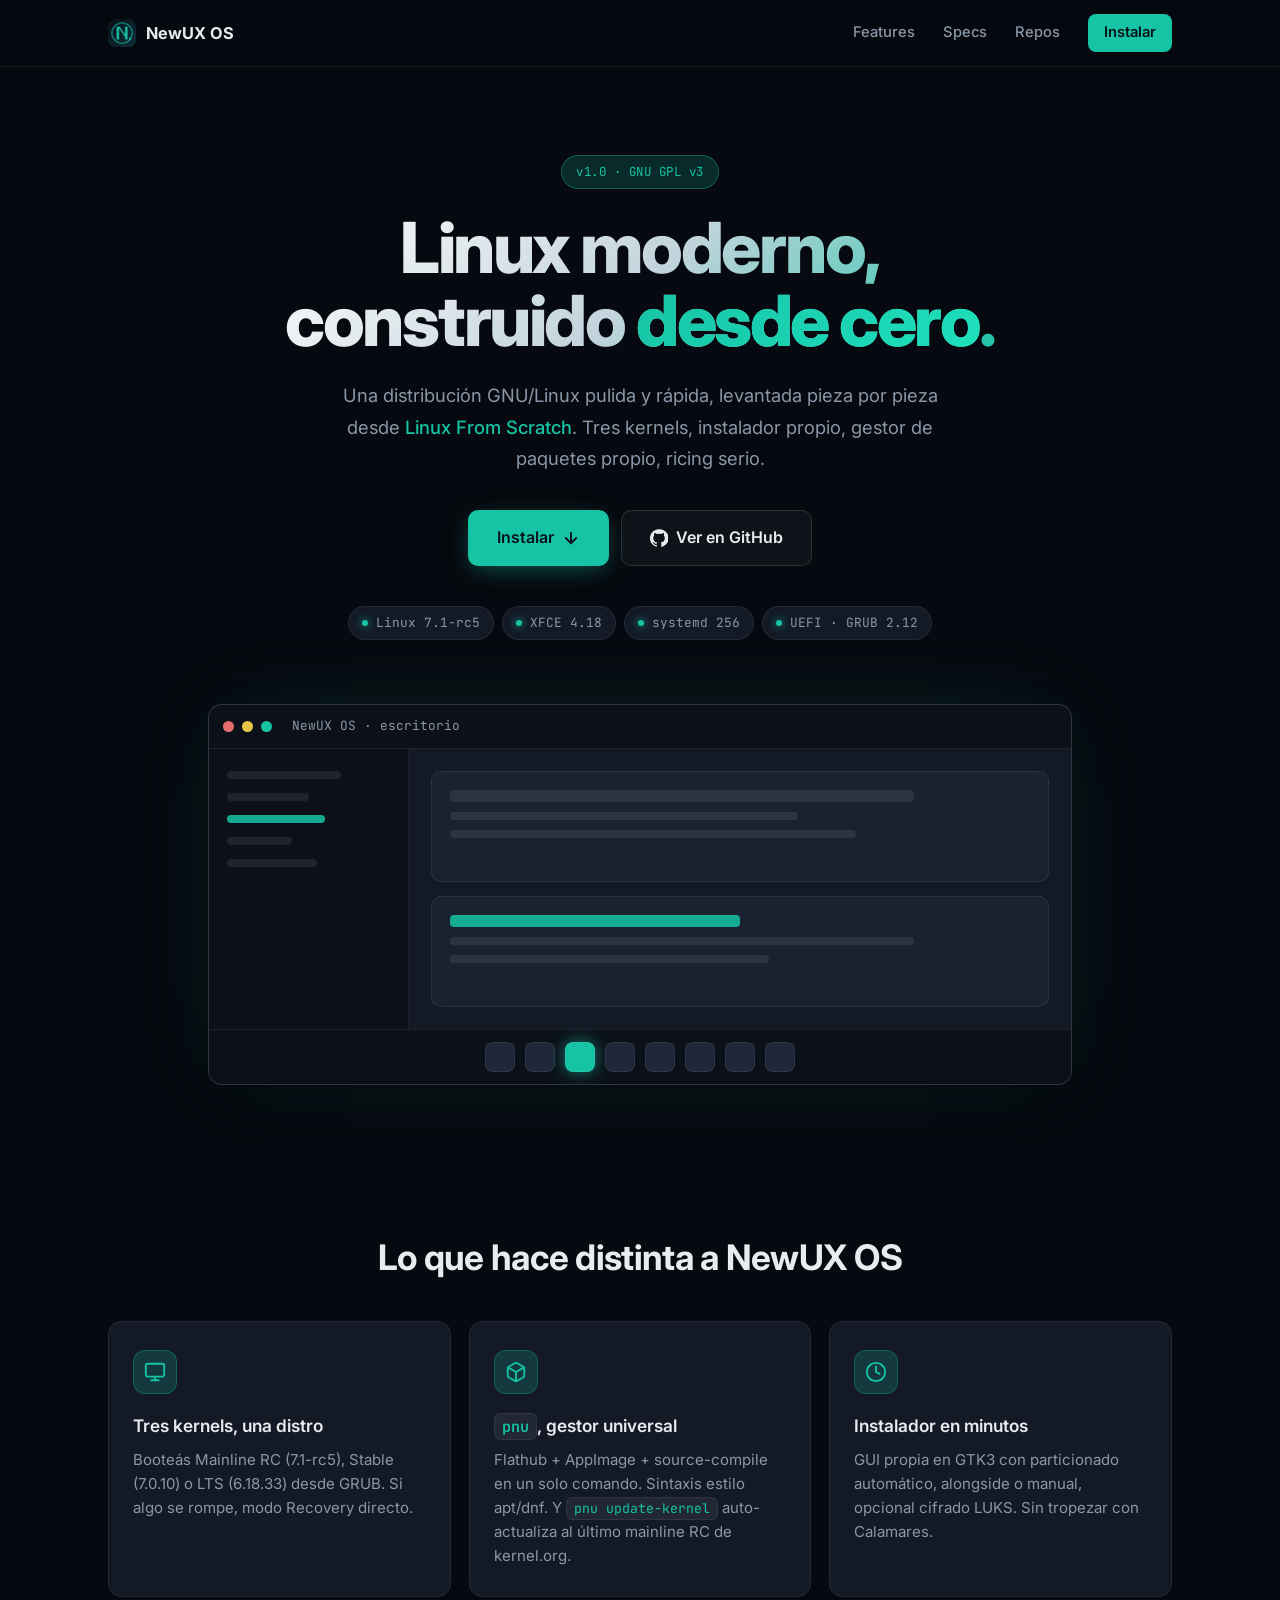
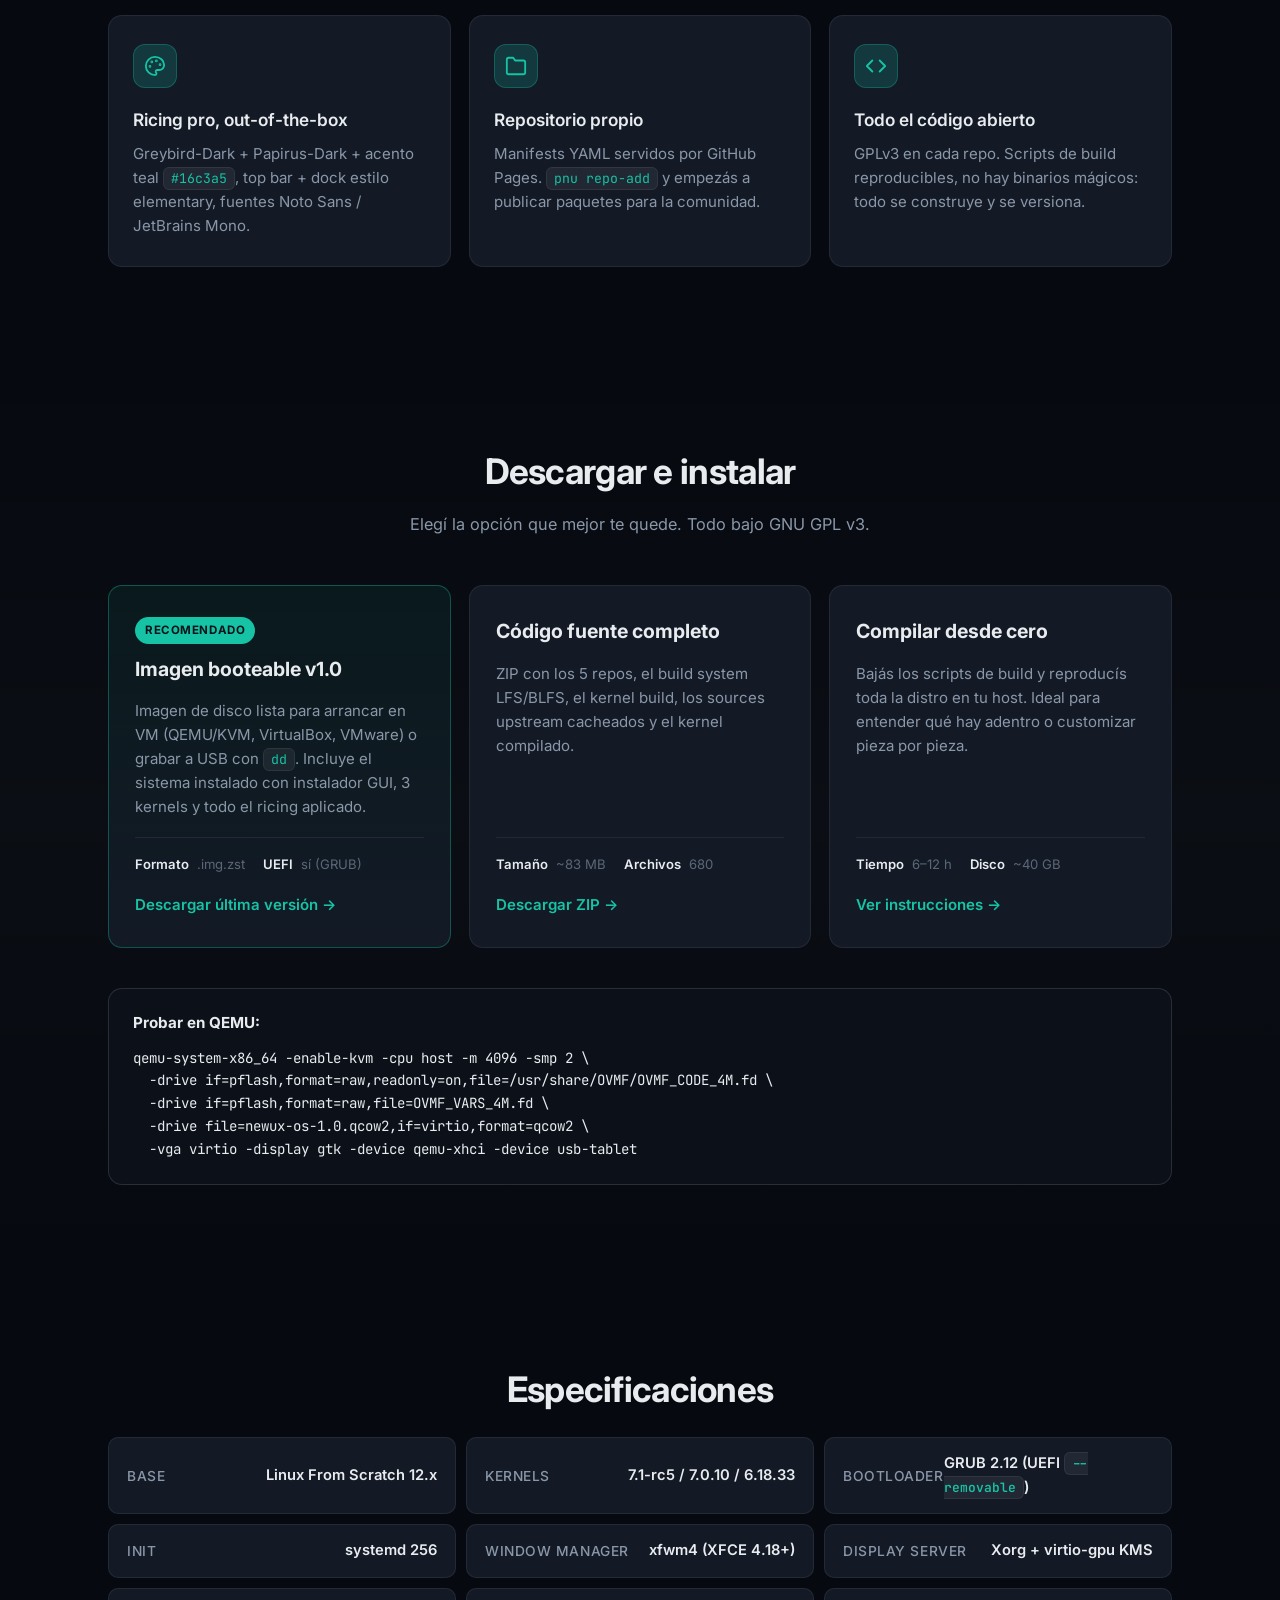
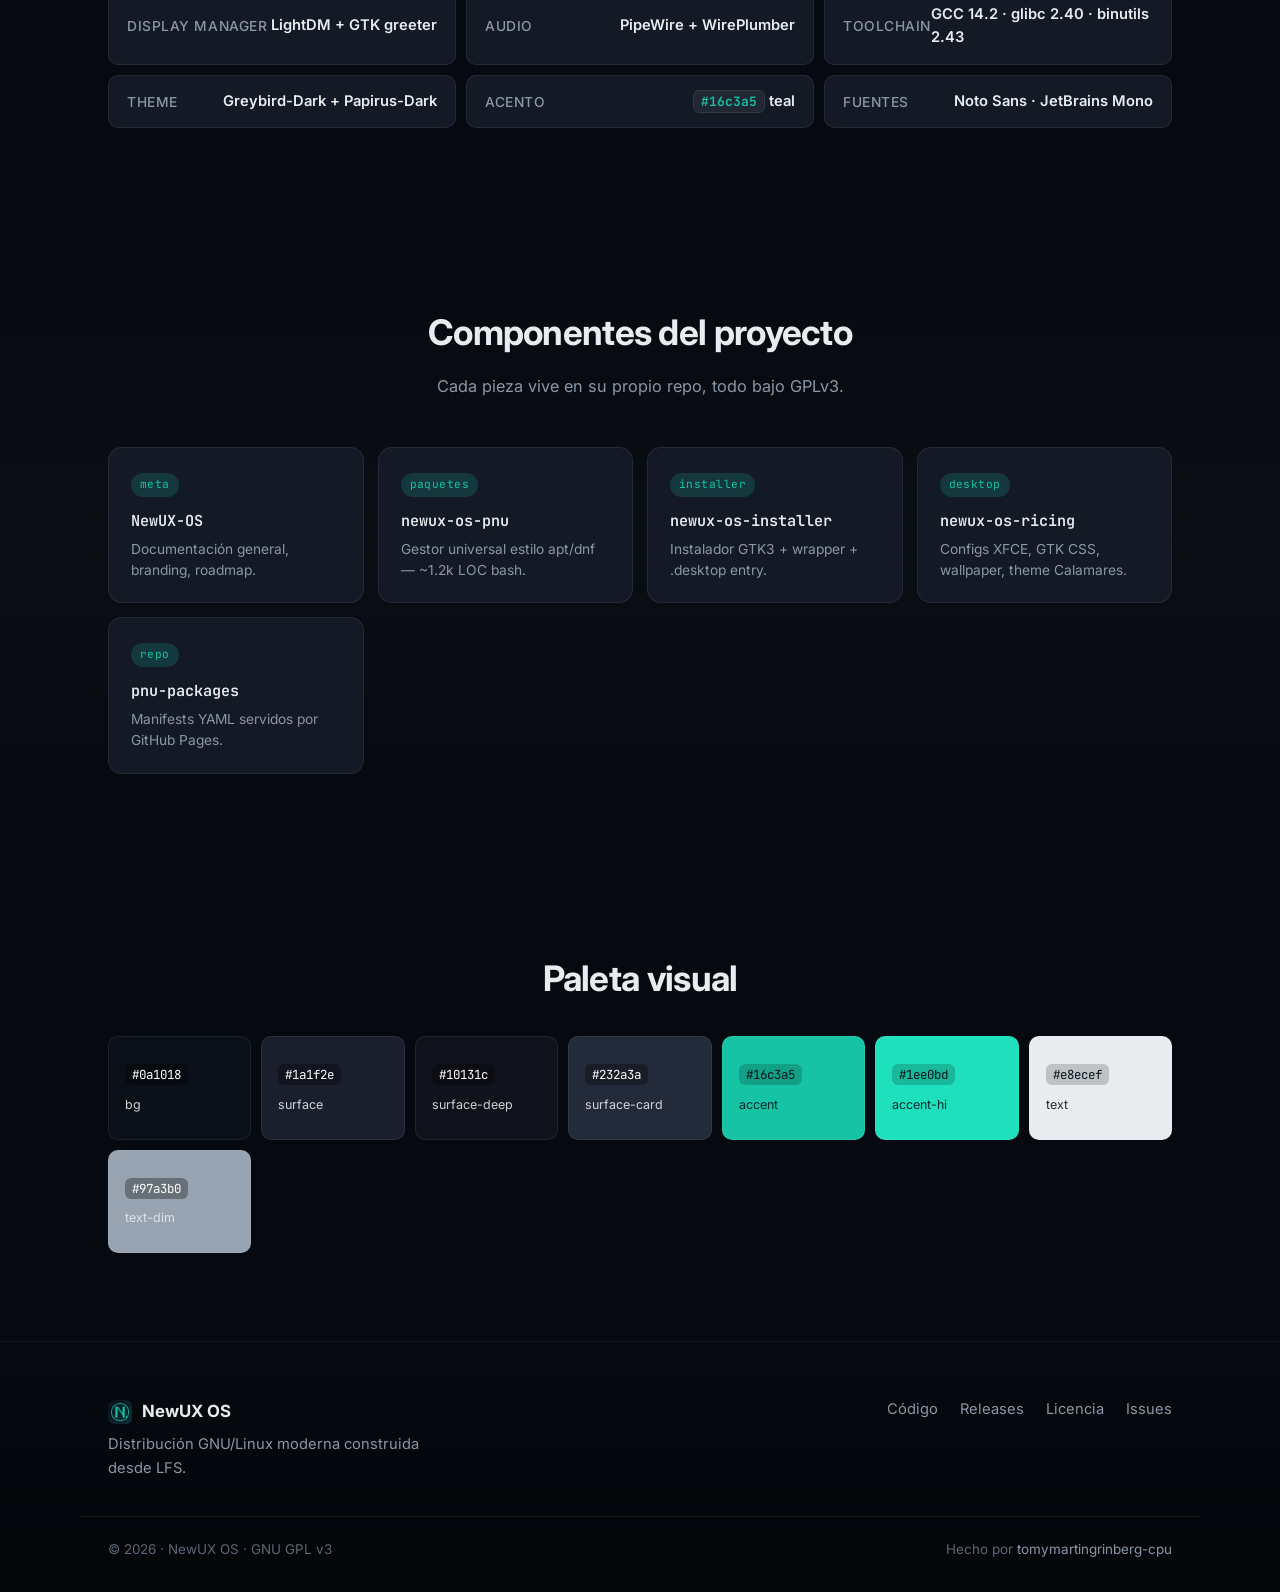
==== commit 43035f2b: "Pages: img.zst en lugar de qcow2/iso + mencion auto update-kernel" ====
--- a/index.html
+++ b/index.html
@@ -123,7 +123,7 @@
             <svg viewBox="0 0 24 24" fill="none" stroke="currentColor" stroke-width="2" stroke-linecap="round" stroke-linejoin="round"><path d="M21 16V8a2 2 0 0 0-1-1.73l-7-4a2 2 0 0 0-2 0l-7 4A2 2 0 0 0 3 8v8a2 2 0 0 0 1 1.73l7 4a2 2 0 0 0 2 0l7-4A2 2 0 0 0 21 16z"/><polyline points="3.27 6.96 12 12.01 20.73 6.96"/><line x1="12" y1="22.08" x2="12" y2="12"/></svg>
           </div>
           <h3><code>pnu</code>, gestor universal</h3>
-          <p>Un solo comando para Flathub, AppImage y source-compile. Sintaxis estilo apt/dnf. <code>pnu install firefox</code> y listo.</p>
+          <p>Flathub + AppImage + source-compile en un solo comando. Sintaxis estilo apt/dnf. Y <code>pnu update-kernel</code> auto-actualiza al último mainline RC de kernel.org.</p>
         </article>
         <article class="feature">
           <div class="feature-ico">
@@ -168,9 +168,9 @@
             <span class="install-tag">Recomendado</span>
             <h3>Imagen booteable v1.0</h3>
           </div>
-          <p>Descargá la imagen lista para arrancar en una VM (QEMU/KVM o VirtualBox). Incluye instalador GUI, los 3 kernels y todo el ricing aplicado.</p>
+          <p>Imagen de disco lista para arrancar en VM (QEMU/KVM, VirtualBox, VMware) o grabar a USB con <code>dd</code>. Incluye el sistema instalado con instalador GUI, 3 kernels y todo el ricing aplicado.</p>
           <div class="install-meta">
-            <span><strong>Formato</strong> qcow2 / iso</span>
+            <span><strong>Formato</strong> .img.zst</span>
             <span><strong>UEFI</strong> sí (GRUB)</span>
           </div>
           <span class="install-btn">Descargar última versión →</span>
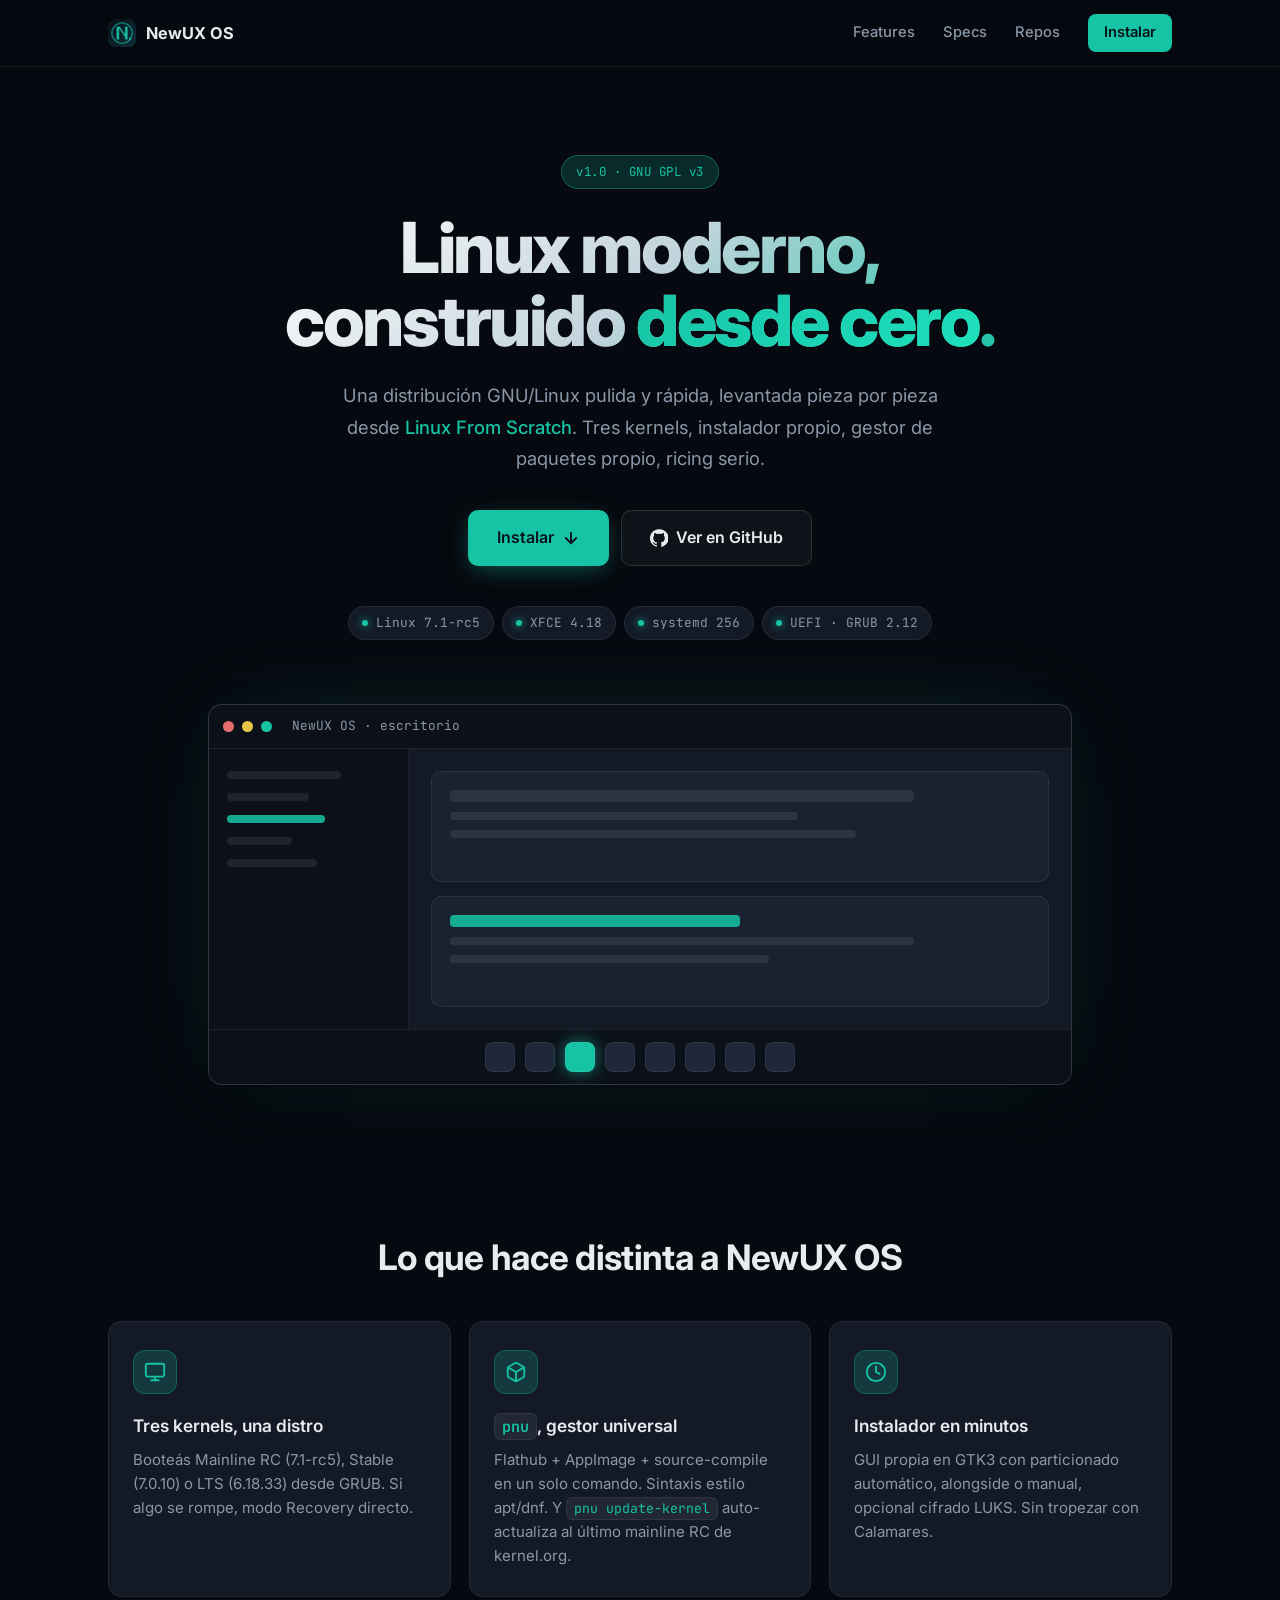
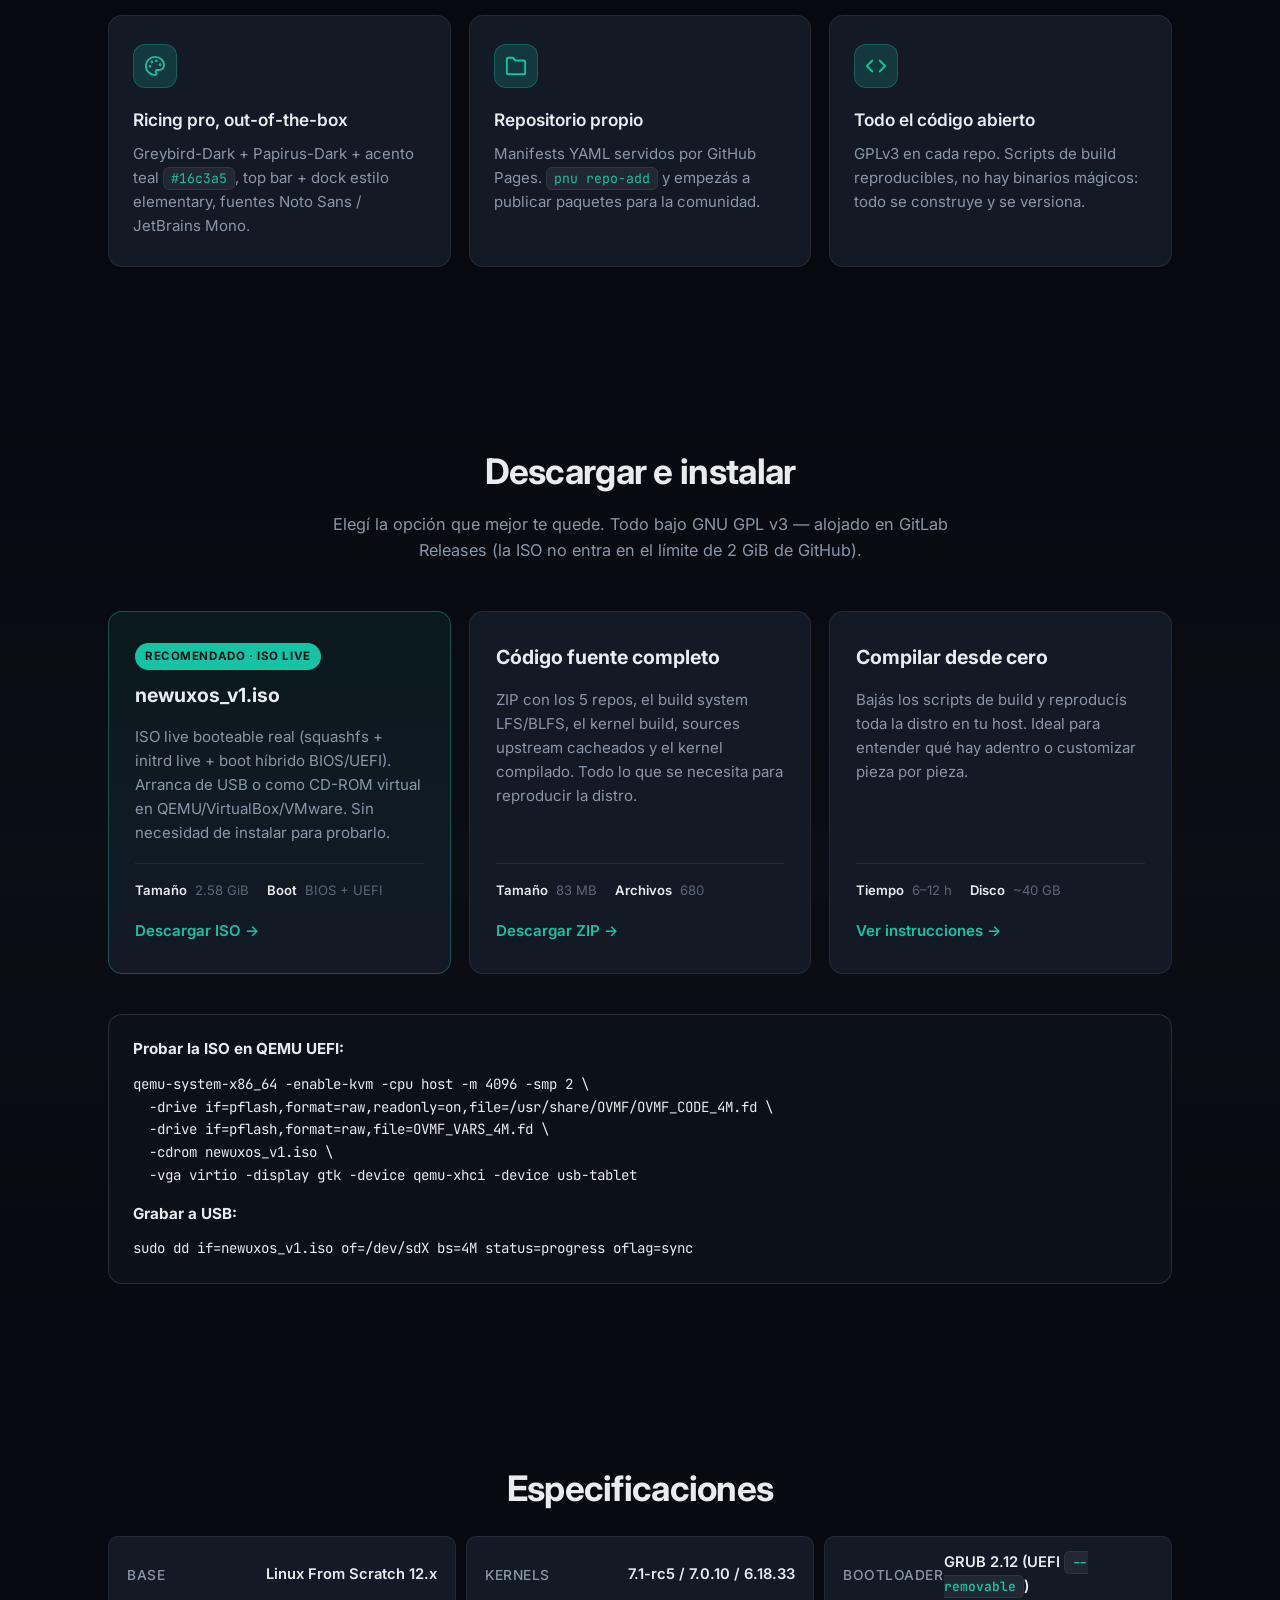
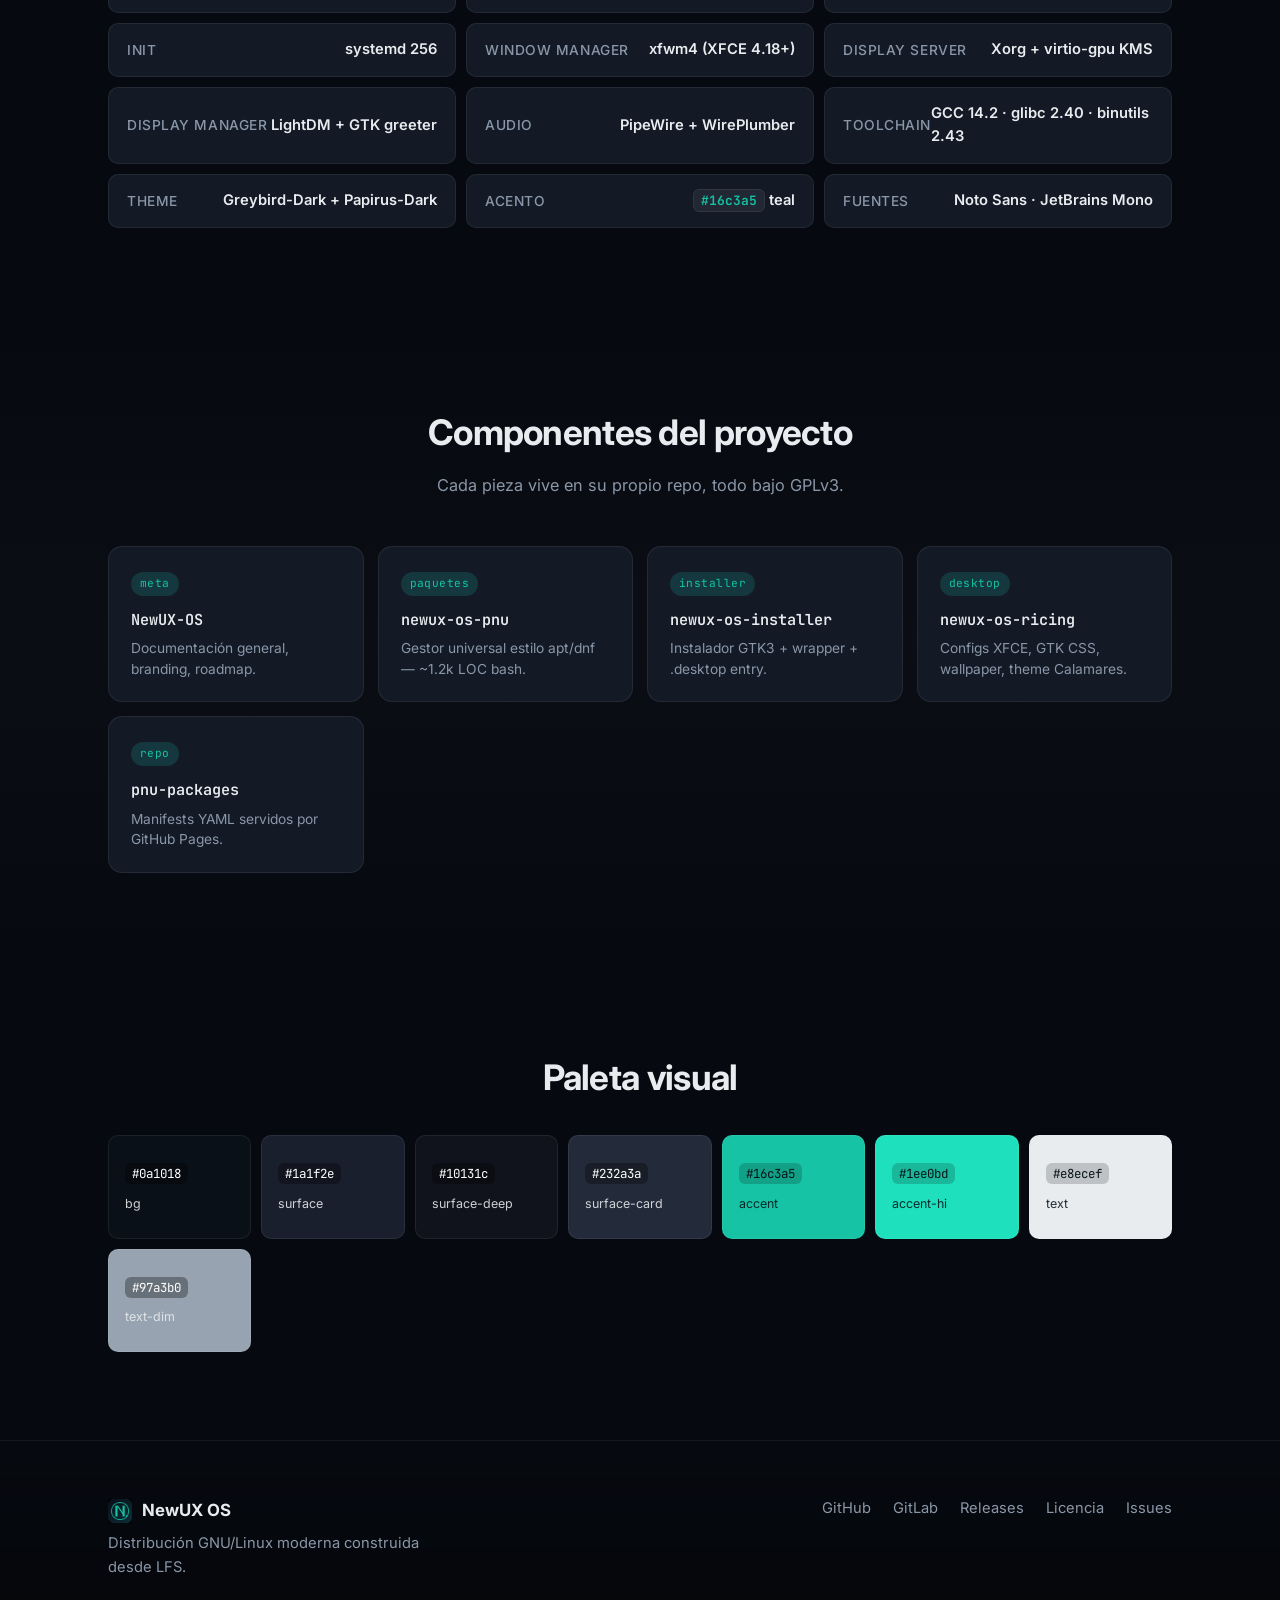
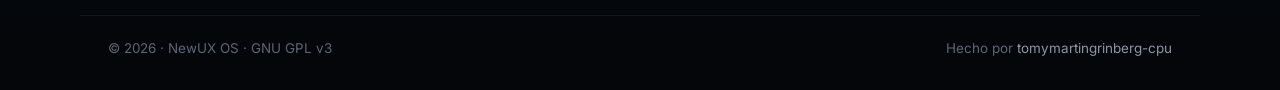
==== commit 4dfedcab: "Pages: botones Instalar apuntan a GitLab Release (ISO real 2.6 GiB) - newuxos_v1.iso ISO live bootea" ====
--- a/index.html
+++ b/index.html
@@ -160,29 +160,29 @@
   <section id="instalar" class="section section-alt">
     <div class="container">
       <h2 class="section-title">Descargar e instalar</h2>
-      <p class="section-sub">Elegí la opción que mejor te quede. Todo bajo GNU GPL v3.</p>
+      <p class="section-sub">Elegí la opción que mejor te quede. Todo bajo GNU GPL v3 — alojado en GitLab Releases (la ISO no entra en el límite de 2 GiB de GitHub).</p>
 
       <div class="install-grid">
-        <a class="install-card primary" href="https://github.com/tomymartingrinberg-cpu/NewUX-OS/releases/latest">
+        <a class="install-card primary" href="https://gitlab.com/api/v4/projects/82856095/packages/generic/newux-os/1.0.0/newuxos_v1.iso">
           <div class="install-head">
-            <span class="install-tag">Recomendado</span>
-            <h3>Imagen booteable v1.0</h3>
-          </div>
-          <p>Imagen de disco lista para arrancar en VM (QEMU/KVM, VirtualBox, VMware) o grabar a USB con <code>dd</code>. Incluye el sistema instalado con instalador GUI, 3 kernels y todo el ricing aplicado.</p>
+            <span class="install-tag">Recomendado · ISO Live</span>
+            <h3>newuxos_v1.iso</h3>
+          </div>
+          <p>ISO live booteable real (squashfs + initrd live + boot híbrido BIOS/UEFI). Arranca de USB o como CD-ROM virtual en QEMU/VirtualBox/VMware. Sin necesidad de instalar para probarlo.</p>
           <div class="install-meta">
-            <span><strong>Formato</strong> .img.zst</span>
-            <span><strong>UEFI</strong> sí (GRUB)</span>
-          </div>
-          <span class="install-btn">Descargar última versión →</span>
-        </a>
-
-        <a class="install-card" href="https://github.com/tomymartingrinberg-cpu/NewUX-OS/releases/latest/download/NewUX-OS-source.zip">
+            <span><strong>Tamaño</strong> 2.58 GiB</span>
+            <span><strong>Boot</strong> BIOS + UEFI</span>
+          </div>
+          <span class="install-btn">Descargar ISO →</span>
+        </a>
+
+        <a class="install-card" href="https://gitlab.com/api/v4/projects/82856095/packages/generic/newux-os/1.0.0/NewUX-OS-source.zip">
           <div class="install-head">
             <h3>Código fuente completo</h3>
           </div>
-          <p>ZIP con los 5 repos, el build system LFS/BLFS, el kernel build, los sources upstream cacheados y el kernel compilado.</p>
+          <p>ZIP con los 5 repos, el build system LFS/BLFS, el kernel build, sources upstream cacheados y el kernel compilado. Todo lo que se necesita para reproducir la distro.</p>
           <div class="install-meta">
-            <span><strong>Tamaño</strong> ~83 MB</span>
+            <span><strong>Tamaño</strong> 83 MB</span>
             <span><strong>Archivos</strong> 680</span>
           </div>
           <span class="install-btn">Descargar ZIP →</span>
@@ -202,12 +202,14 @@
       </div>
 
       <div class="install-note">
-        <strong>Probar en QEMU:</strong>
+        <strong>Probar la ISO en QEMU UEFI:</strong>
         <pre><code>qemu-system-x86_64 -enable-kvm -cpu host -m 4096 -smp 2 \
   -drive if=pflash,format=raw,readonly=on,file=/usr/share/OVMF/OVMF_CODE_4M.fd \
   -drive if=pflash,format=raw,file=OVMF_VARS_4M.fd \
-  -drive file=newux-os-1.0.qcow2,if=virtio,format=qcow2 \
+  -cdrom newuxos_v1.iso \
   -vga virtio -display gtk -device qemu-xhci -device usb-tablet</code></pre>
+        <strong style="margin-top: 14px;">Grabar a USB:</strong>
+        <pre><code>sudo dd if=newuxos_v1.iso of=/dev/sdX bs=4M status=progress oflag=sync</code></pre>
       </div>
     </div>
   </section>
@@ -292,8 +294,9 @@
         <p class="muted">Distribución GNU/Linux moderna construida desde LFS.</p>
       </div>
       <div class="footer-links">
-        <a href="https://github.com/tomymartingrinberg-cpu/NewUX-OS">Código</a>
-        <a href="https://github.com/tomymartingrinberg-cpu/NewUX-OS/releases">Releases</a>
+        <a href="https://github.com/tomymartingrinberg-cpu/NewUX-OS">GitHub</a>
+        <a href="https://gitlab.com/tomasmartingrinberg-cpu/NewUX-OS">GitLab</a>
+        <a href="https://gitlab.com/tomasmartingrinberg-cpu/NewUX-OS/-/releases">Releases</a>
         <a href="https://www.gnu.org/licenses/gpl-3.0.txt">Licencia</a>
         <a href="https://github.com/tomymartingrinberg-cpu/NewUX-OS/issues">Issues</a>
       </div>
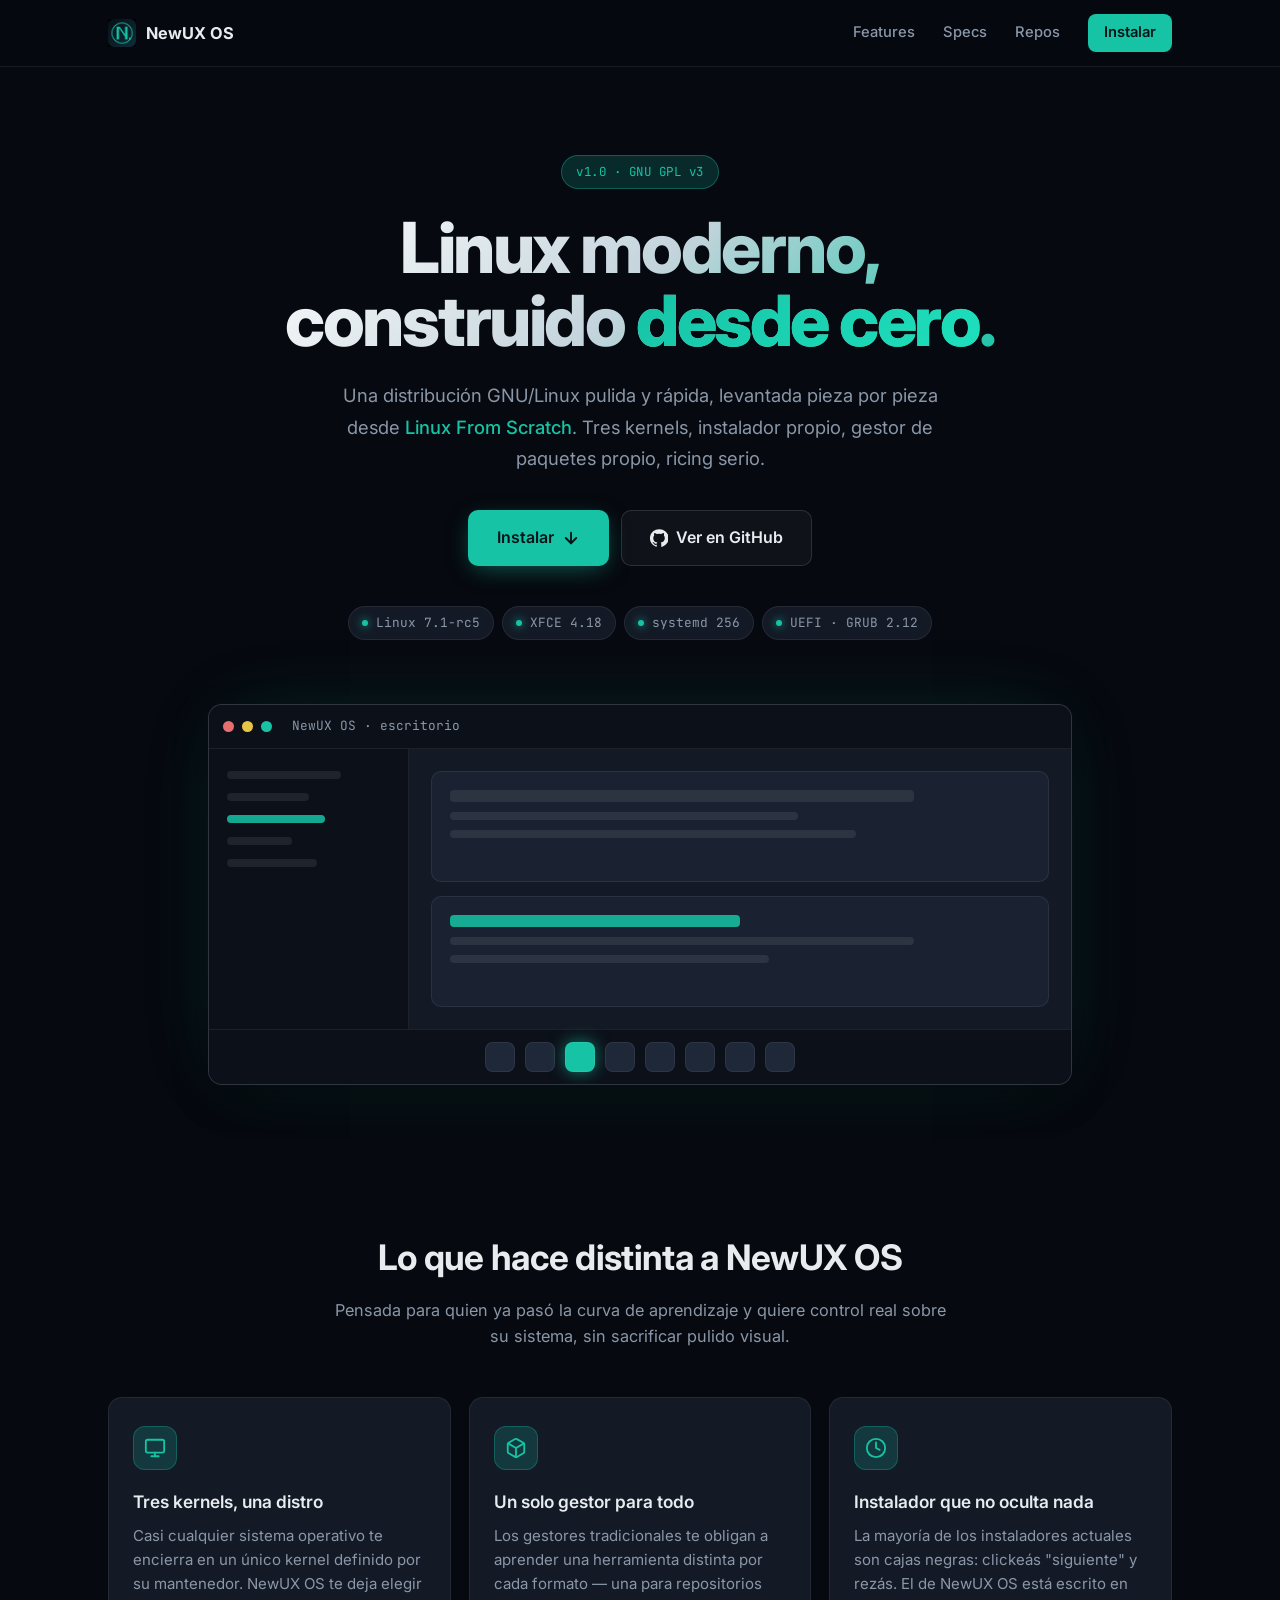
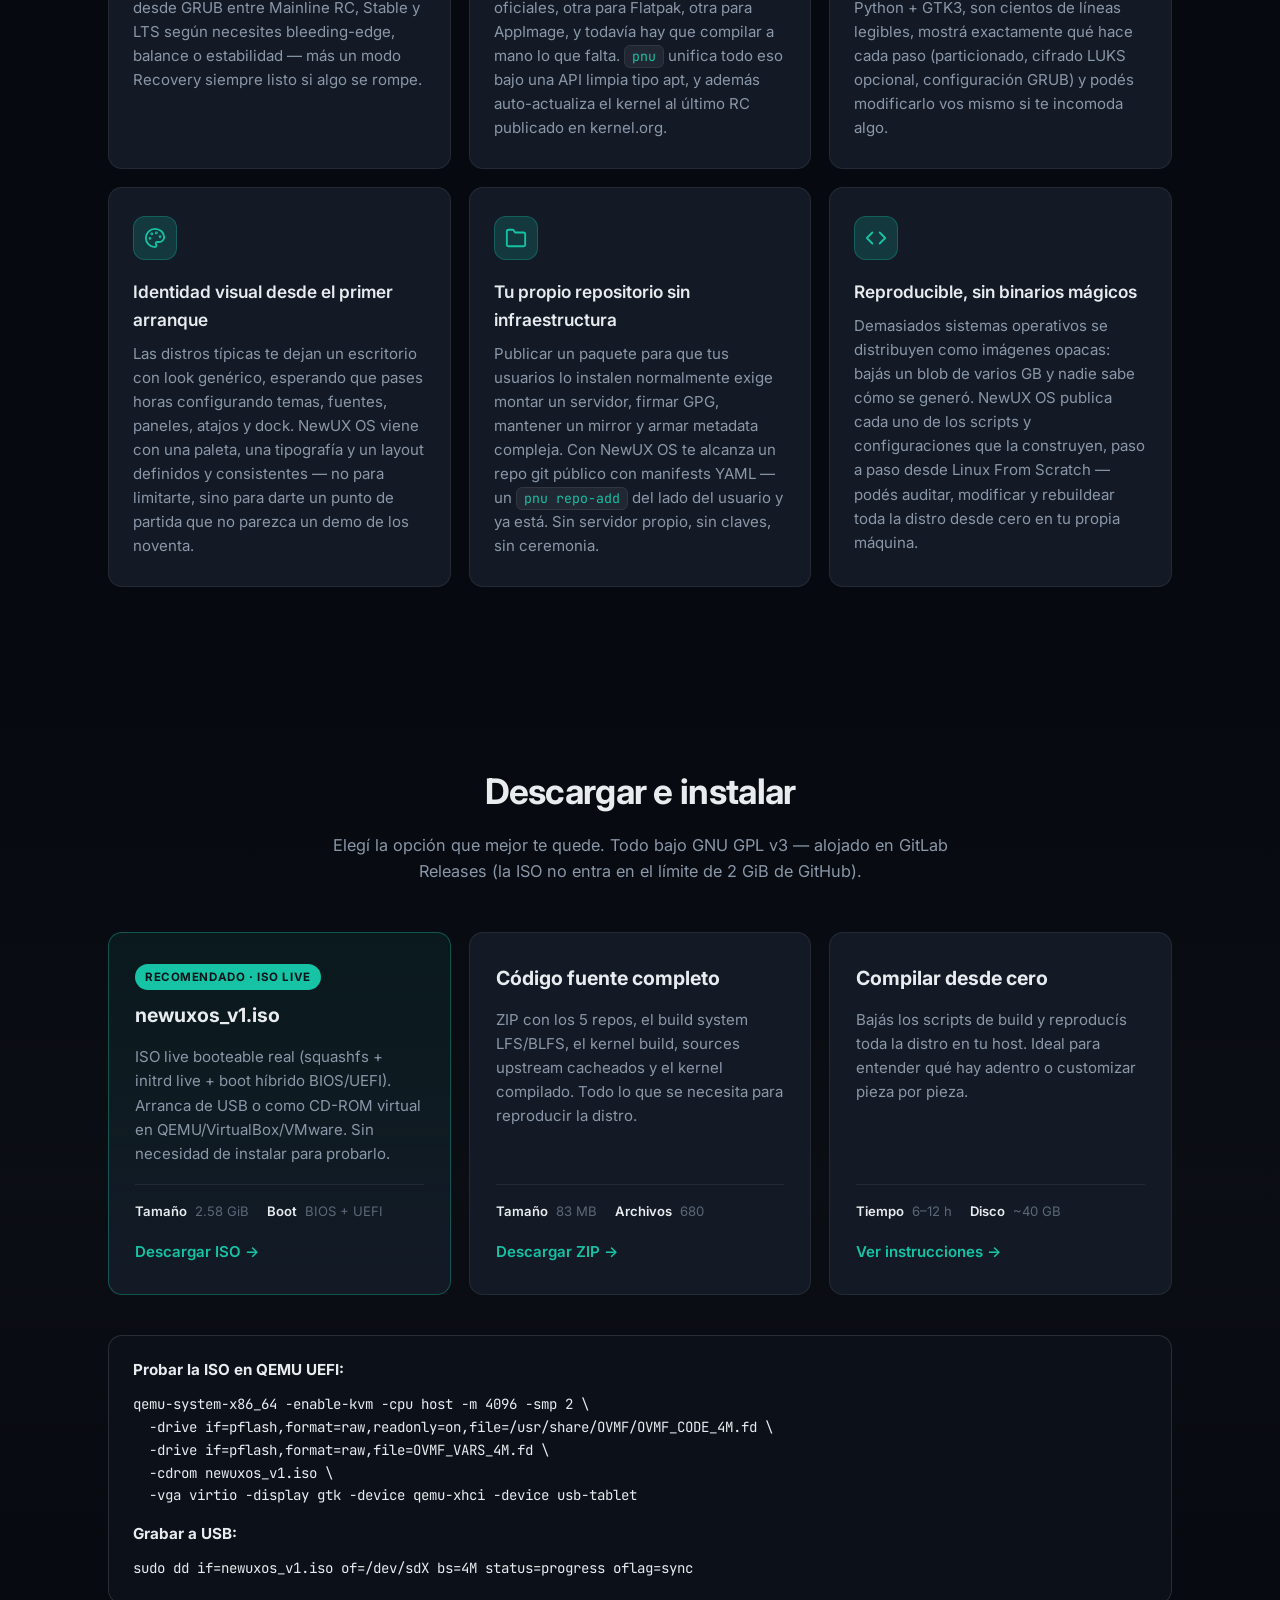
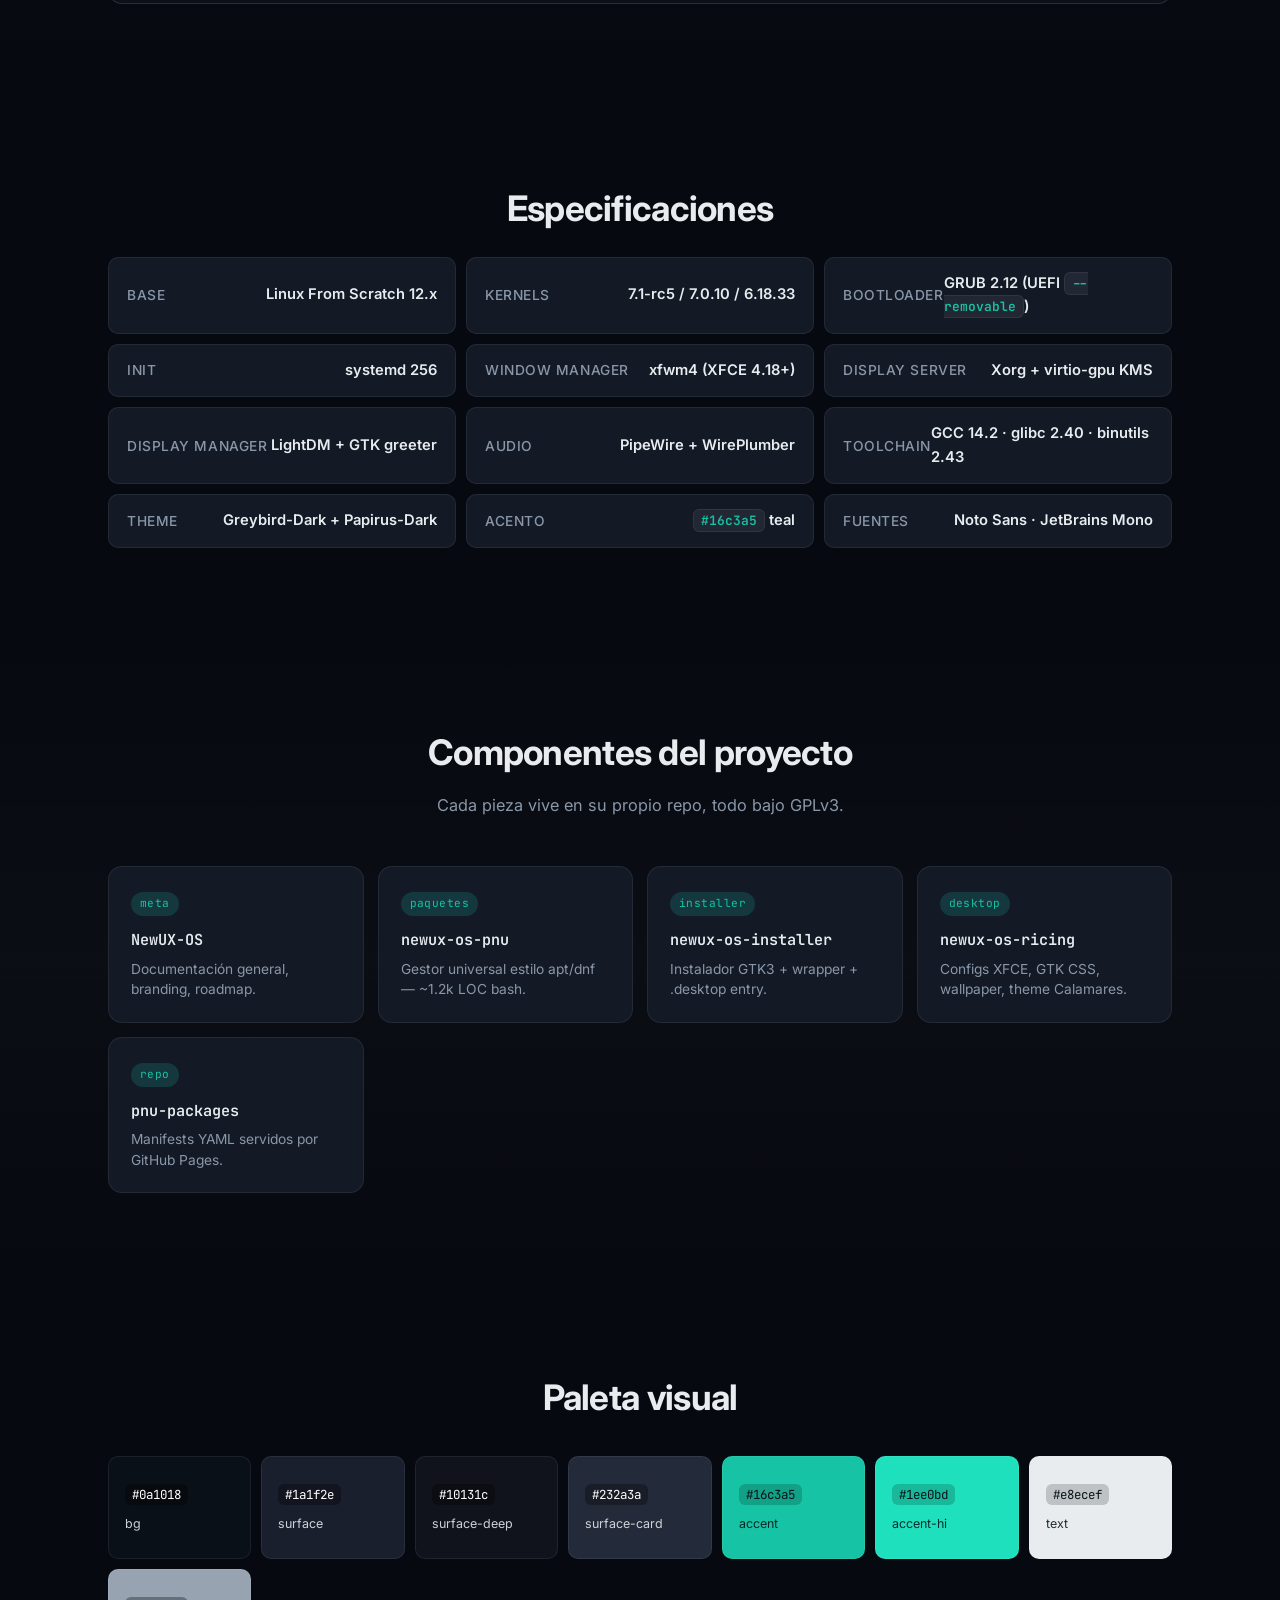
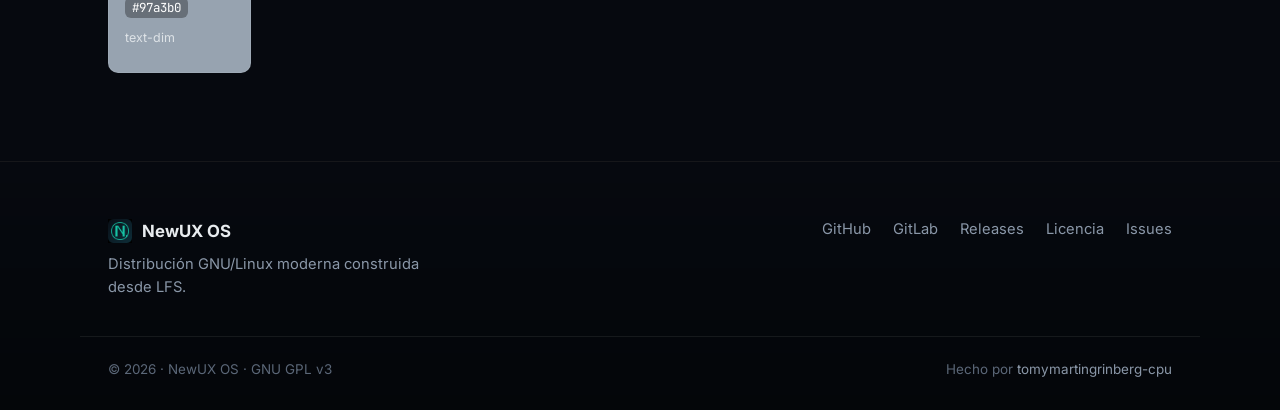
==== commit bd5fdbc4: "Pages: features con argumentos generales sin comparar distros especificas Cada feature ahora describ" ====
--- a/index.html
+++ b/index.html
@@ -110,48 +110,49 @@
   <section id="features" class="section">
     <div class="container">
       <h2 class="section-title">Lo que hace distinta a NewUX OS</h2>
+      <p class="section-sub">Pensada para quien ya pasó la curva de aprendizaje y quiere control real sobre su sistema, sin sacrificar pulido visual.</p>
       <div class="features-grid">
         <article class="feature">
           <div class="feature-ico">
             <svg viewBox="0 0 24 24" fill="none" stroke="currentColor" stroke-width="2" stroke-linecap="round" stroke-linejoin="round"><rect x="2" y="3" width="20" height="14" rx="2"/><line x1="8" y1="21" x2="16" y2="21"/><line x1="12" y1="17" x2="12" y2="21"/></svg>
           </div>
           <h3>Tres kernels, una distro</h3>
-          <p>Booteás Mainline RC (7.1-rc5), Stable (7.0.10) o LTS (6.18.33) desde GRUB. Si algo se rompe, modo Recovery directo.</p>
+          <p>Casi cualquier sistema operativo te encierra en un único kernel definido por su mantenedor. NewUX OS te deja elegir desde GRUB entre Mainline RC, Stable y LTS según necesites bleeding-edge, balance o estabilidad — más un modo Recovery siempre listo si algo se rompe.</p>
         </article>
         <article class="feature">
           <div class="feature-ico">
             <svg viewBox="0 0 24 24" fill="none" stroke="currentColor" stroke-width="2" stroke-linecap="round" stroke-linejoin="round"><path d="M21 16V8a2 2 0 0 0-1-1.73l-7-4a2 2 0 0 0-2 0l-7 4A2 2 0 0 0 3 8v8a2 2 0 0 0 1 1.73l7 4a2 2 0 0 0 2 0l7-4A2 2 0 0 0 21 16z"/><polyline points="3.27 6.96 12 12.01 20.73 6.96"/><line x1="12" y1="22.08" x2="12" y2="12"/></svg>
           </div>
-          <h3><code>pnu</code>, gestor universal</h3>
-          <p>Flathub + AppImage + source-compile en un solo comando. Sintaxis estilo apt/dnf. Y <code>pnu update-kernel</code> auto-actualiza al último mainline RC de kernel.org.</p>
+          <h3>Un solo gestor para todo</h3>
+          <p>Los gestores tradicionales te obligan a aprender una herramienta distinta por cada formato — una para repositorios oficiales, otra para Flatpak, otra para AppImage, y todavía hay que compilar a mano lo que falta. <code>pnu</code> unifica todo eso bajo una API limpia tipo apt, y además auto-actualiza el kernel al último RC publicado en kernel.org.</p>
         </article>
         <article class="feature">
           <div class="feature-ico">
             <svg viewBox="0 0 24 24" fill="none" stroke="currentColor" stroke-width="2" stroke-linecap="round" stroke-linejoin="round"><circle cx="12" cy="12" r="10"/><polyline points="12 6 12 12 16 14"/></svg>
           </div>
-          <h3>Instalador en minutos</h3>
-          <p>GUI propia en GTK3 con particionado automático, alongside o manual, opcional cifrado LUKS. Sin tropezar con Calamares.</p>
+          <h3>Instalador que no oculta nada</h3>
+          <p>La mayoría de los instaladores actuales son cajas negras: clickeás "siguiente" y rezás. El de NewUX OS está escrito en Python + GTK3, son cientos de líneas legibles, mostrá exactamente qué hace cada paso (particionado, cifrado LUKS opcional, configuración GRUB) y podés modificarlo vos mismo si te incomoda algo.</p>
         </article>
         <article class="feature">
           <div class="feature-ico">
             <svg viewBox="0 0 24 24" fill="none" stroke="currentColor" stroke-width="2" stroke-linecap="round" stroke-linejoin="round"><circle cx="13.5" cy="6.5" r=".5" fill="currentColor"/><circle cx="17.5" cy="10.5" r=".5" fill="currentColor"/><circle cx="8.5" cy="7.5" r=".5" fill="currentColor"/><circle cx="6.5" cy="12.5" r=".5" fill="currentColor"/><path d="M12 2C6.5 2 2 6.5 2 12s4.5 10 10 10c.926 0 1.648-.746 1.648-1.688 0-.437-.18-.835-.437-1.125-.29-.289-.438-.652-.438-1.125a1.64 1.64 0 0 1 1.668-1.668h1.996c3.051 0 5.555-2.503 5.555-5.554C21.965 6.012 17.461 2 12 2z"/></svg>
           </div>
-          <h3>Ricing pro, out-of-the-box</h3>
-          <p>Greybird-Dark + Papirus-Dark + acento teal <code>#16c3a5</code>, top bar + dock estilo elementary, fuentes Noto Sans / JetBrains Mono.</p>
+          <h3>Identidad visual desde el primer arranque</h3>
+          <p>Las distros típicas te dejan un escritorio con look genérico, esperando que pases horas configurando temas, fuentes, paneles, atajos y dock. NewUX OS viene con una paleta, una tipografía y un layout definidos y consistentes — no para limitarte, sino para darte un punto de partida que no parezca un demo de los noventa.</p>
         </article>
         <article class="feature">
           <div class="feature-ico">
             <svg viewBox="0 0 24 24" fill="none" stroke="currentColor" stroke-width="2" stroke-linecap="round" stroke-linejoin="round"><path d="M22 19a2 2 0 0 1-2 2H4a2 2 0 0 1-2-2V5a2 2 0 0 1 2-2h5l2 3h9a2 2 0 0 1 2 2z"/></svg>
           </div>
-          <h3>Repositorio propio</h3>
-          <p>Manifests YAML servidos por GitHub Pages. <code>pnu repo-add</code> y empezás a publicar paquetes para la comunidad.</p>
+          <h3>Tu propio repositorio sin infraestructura</h3>
+          <p>Publicar un paquete para que tus usuarios lo instalen normalmente exige montar un servidor, firmar GPG, mantener un mirror y armar metadata compleja. Con NewUX OS te alcanza un repo git público con manifests YAML — un <code>pnu repo-add</code> del lado del usuario y ya está. Sin servidor propio, sin claves, sin ceremonia.</p>
         </article>
         <article class="feature">
           <div class="feature-ico">
             <svg viewBox="0 0 24 24" fill="none" stroke="currentColor" stroke-width="2" stroke-linecap="round" stroke-linejoin="round"><polyline points="16 18 22 12 16 6"/><polyline points="8 6 2 12 8 18"/></svg>
           </div>
-          <h3>Todo el código abierto</h3>
-          <p>GPLv3 en cada repo. Scripts de build reproducibles, no hay binarios mágicos: todo se construye y se versiona.</p>
+          <h3>Reproducible, sin binarios mágicos</h3>
+          <p>Demasiados sistemas operativos se distribuyen como imágenes opacas: bajás un blob de varios GB y nadie sabe cómo se generó. NewUX OS publica cada uno de los scripts y configuraciones que la construyen, paso a paso desde Linux From Scratch — podés auditar, modificar y rebuildear toda la distro desde cero en tu propia máquina.</p>
         </article>
       </div>
     </div>
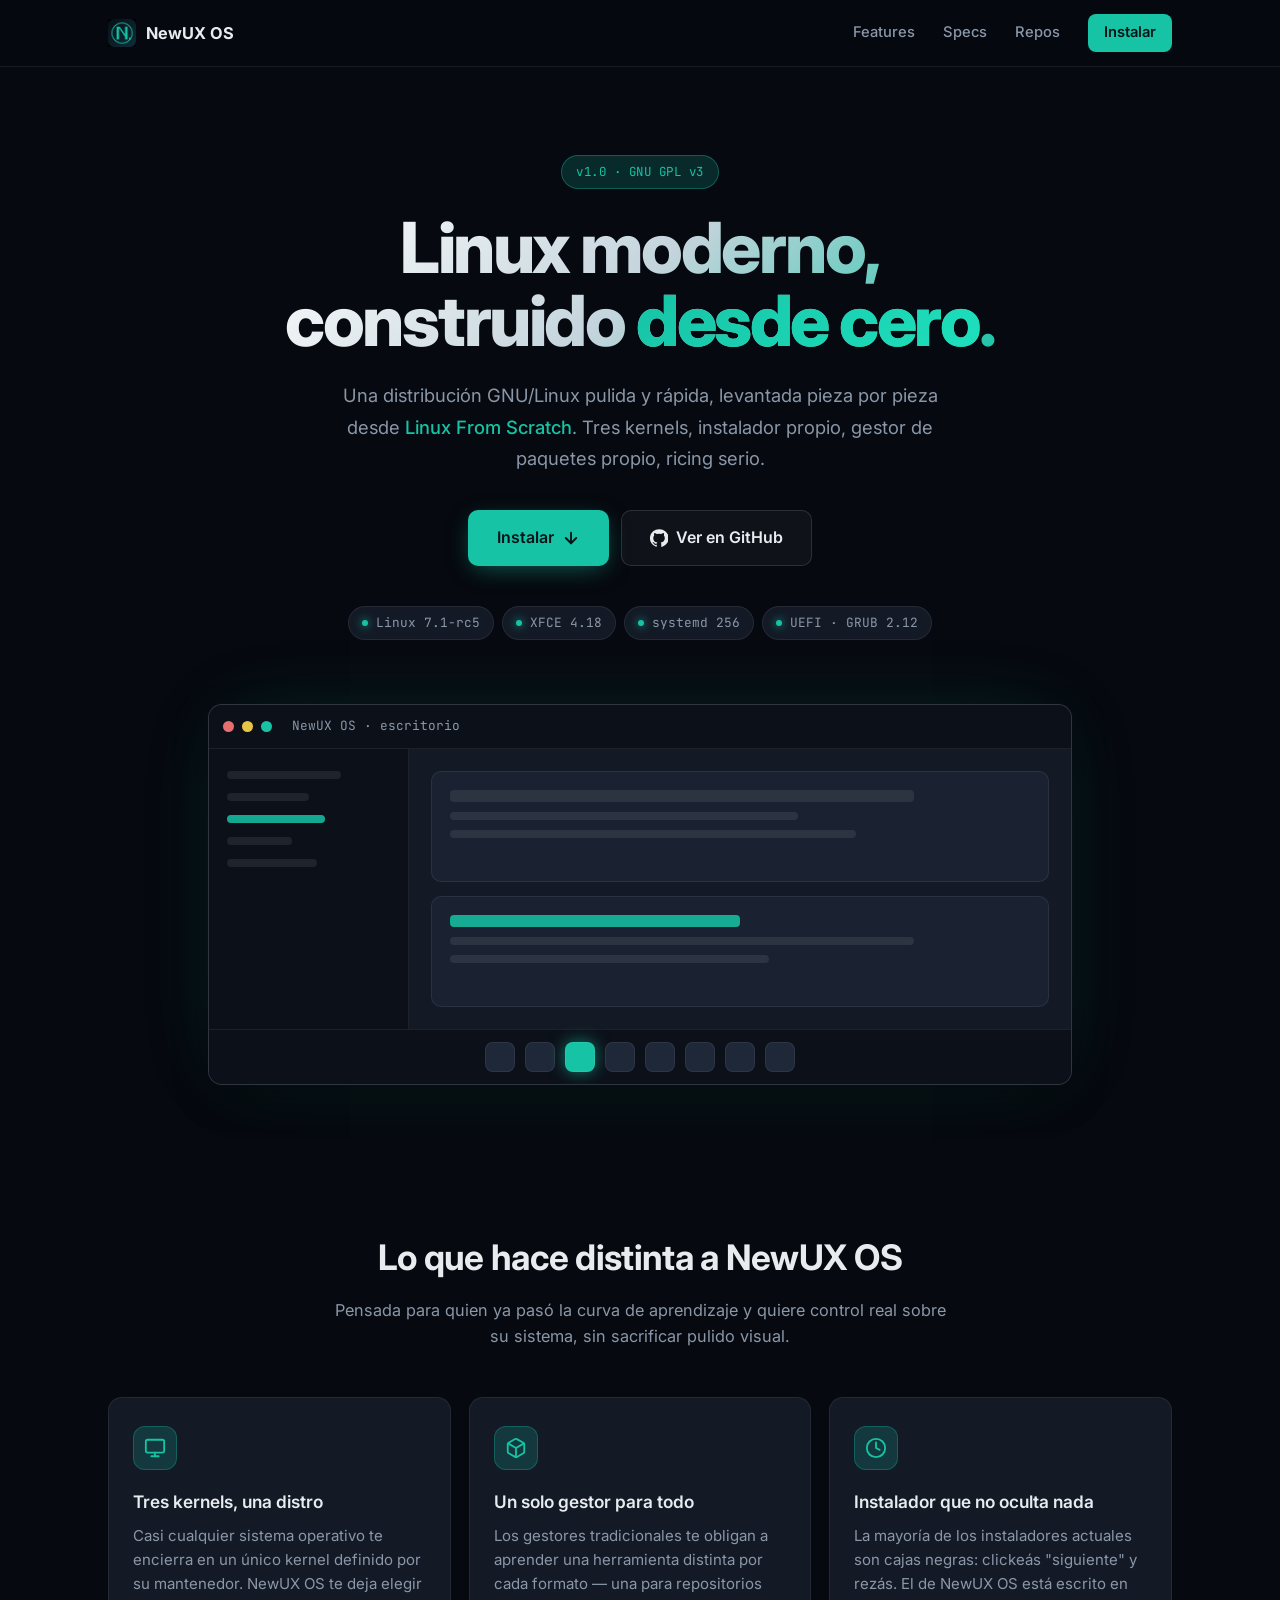
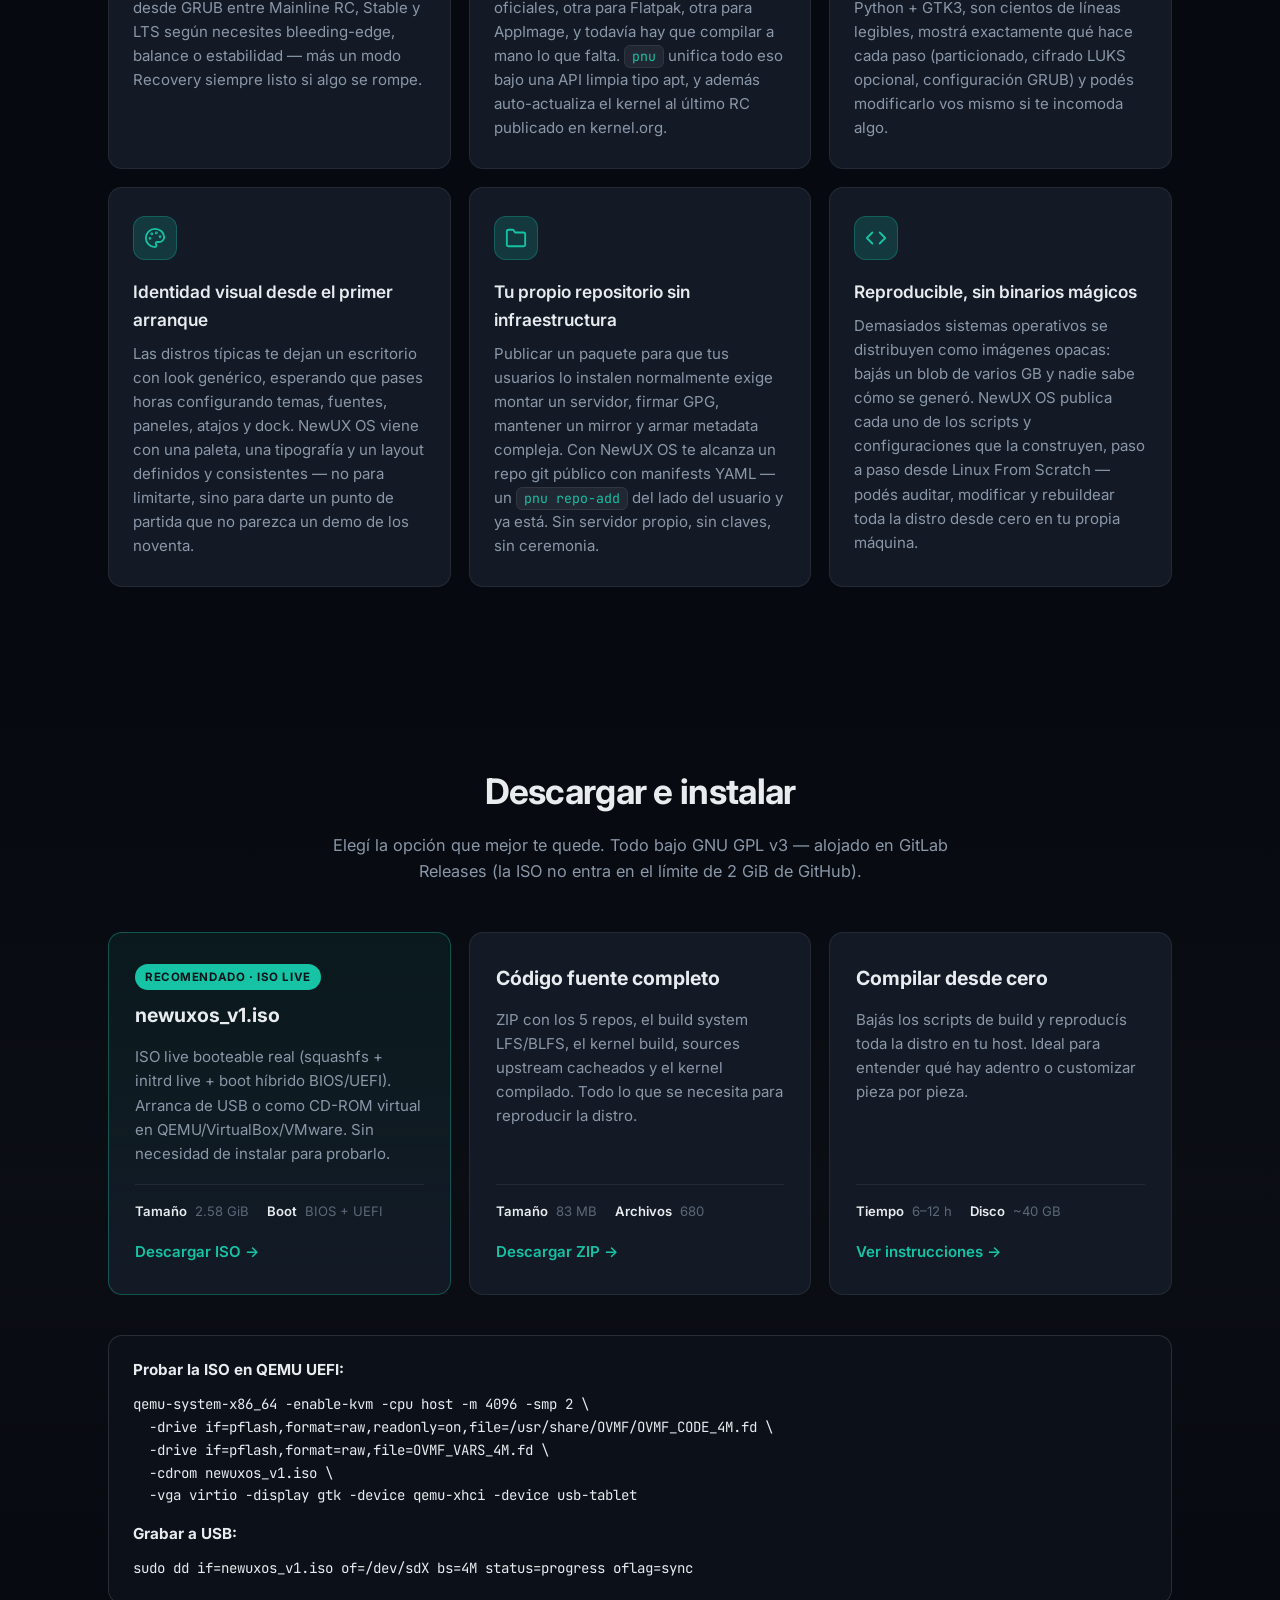
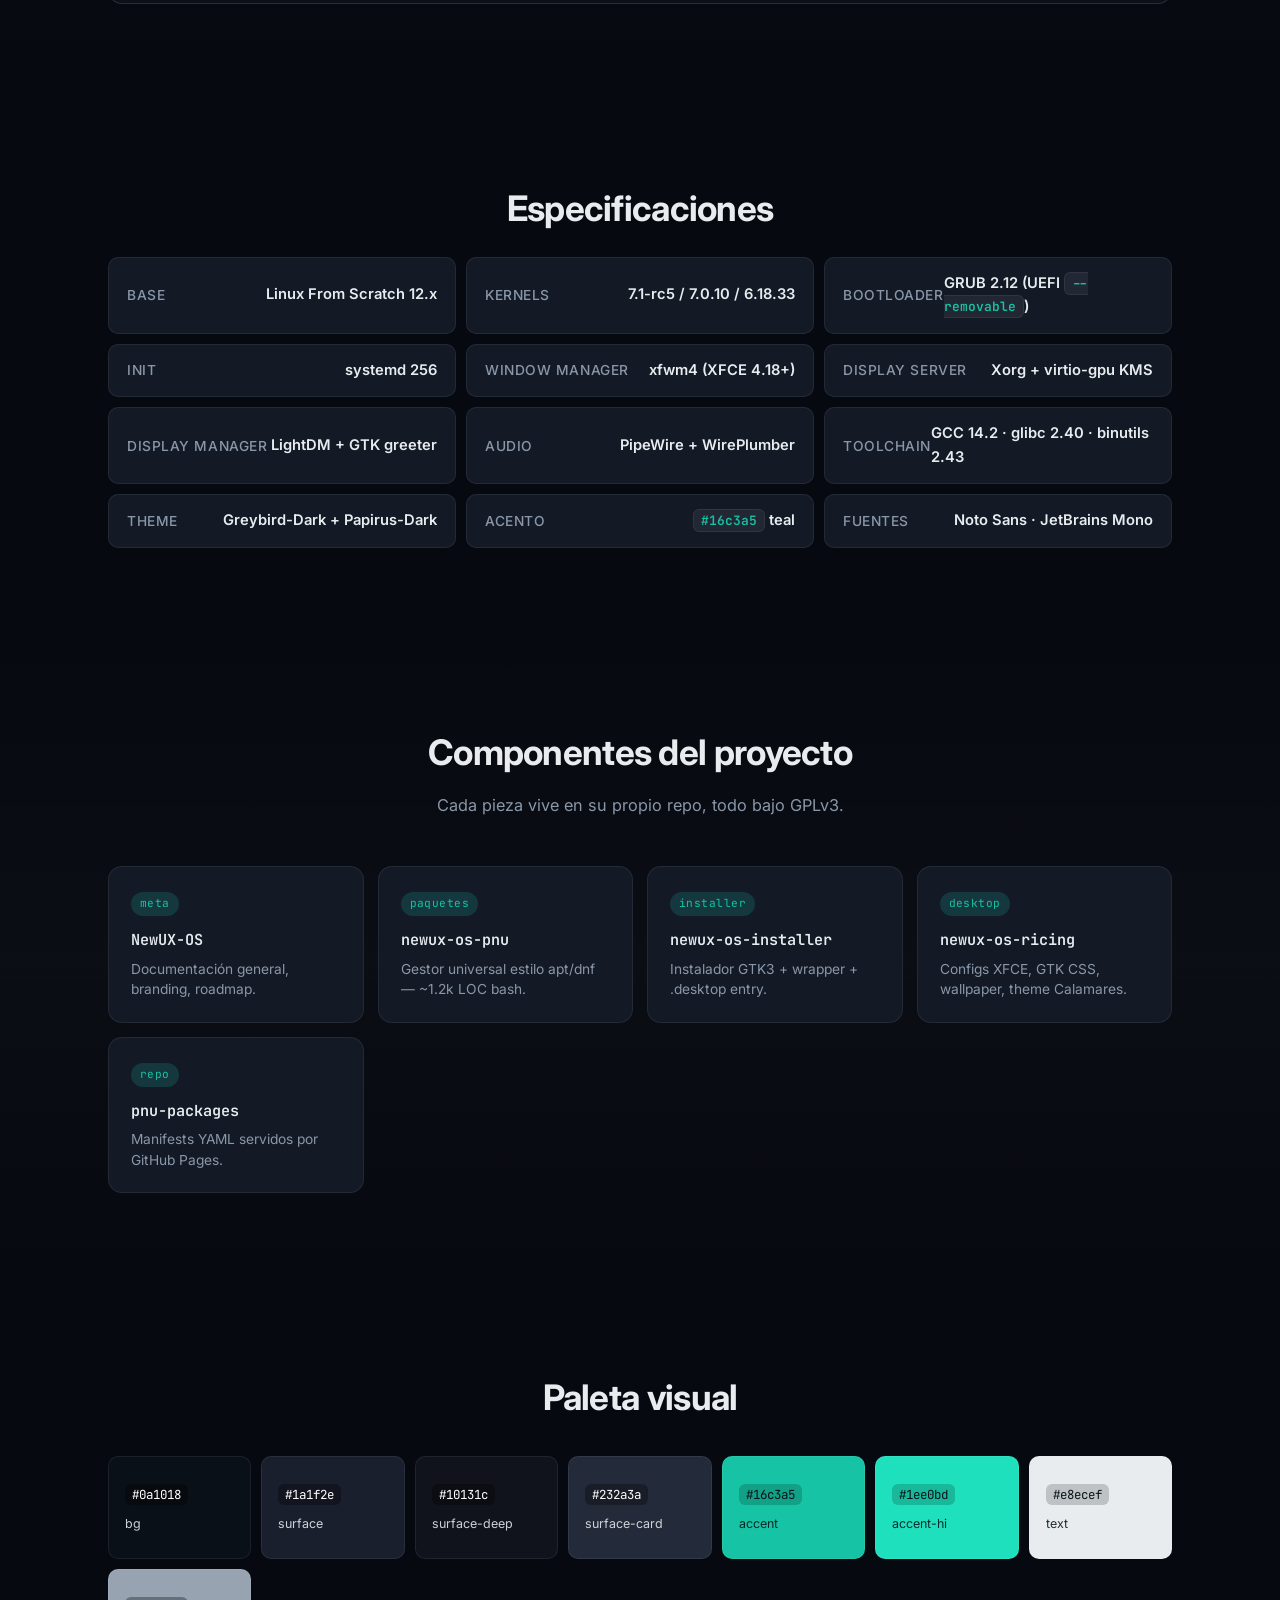
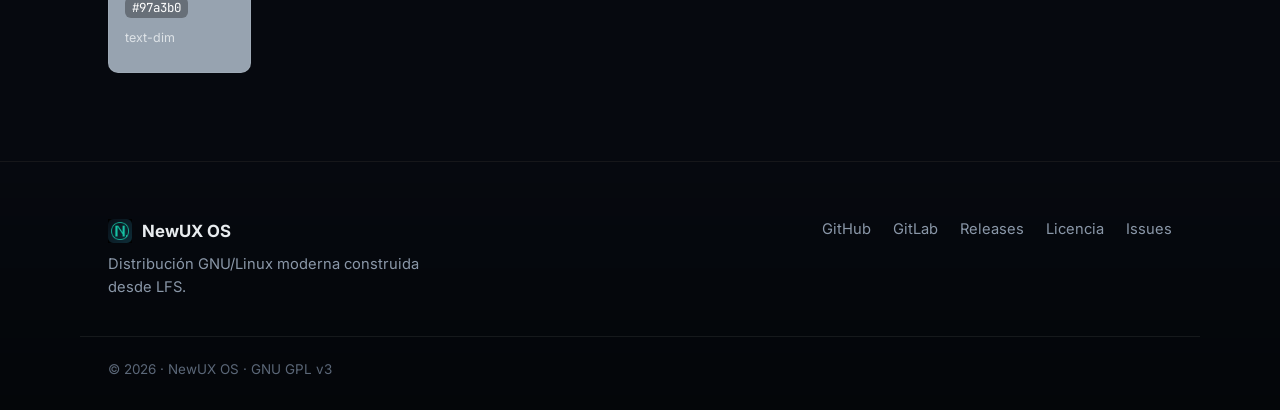
==== commit 5c850e75: "Update index.html" ====
--- a/index.html
+++ b/index.html
@@ -304,7 +304,6 @@
     </div>
     <div class="container footer-bottom">
       <span>© 2026 · NewUX OS · GNU GPL v3</span>
-      <span>Hecho por <a href="https://github.com/tomymartingrinberg-cpu">tomymartingrinberg-cpu</a></span>
     </div>
   </footer>
 </body>
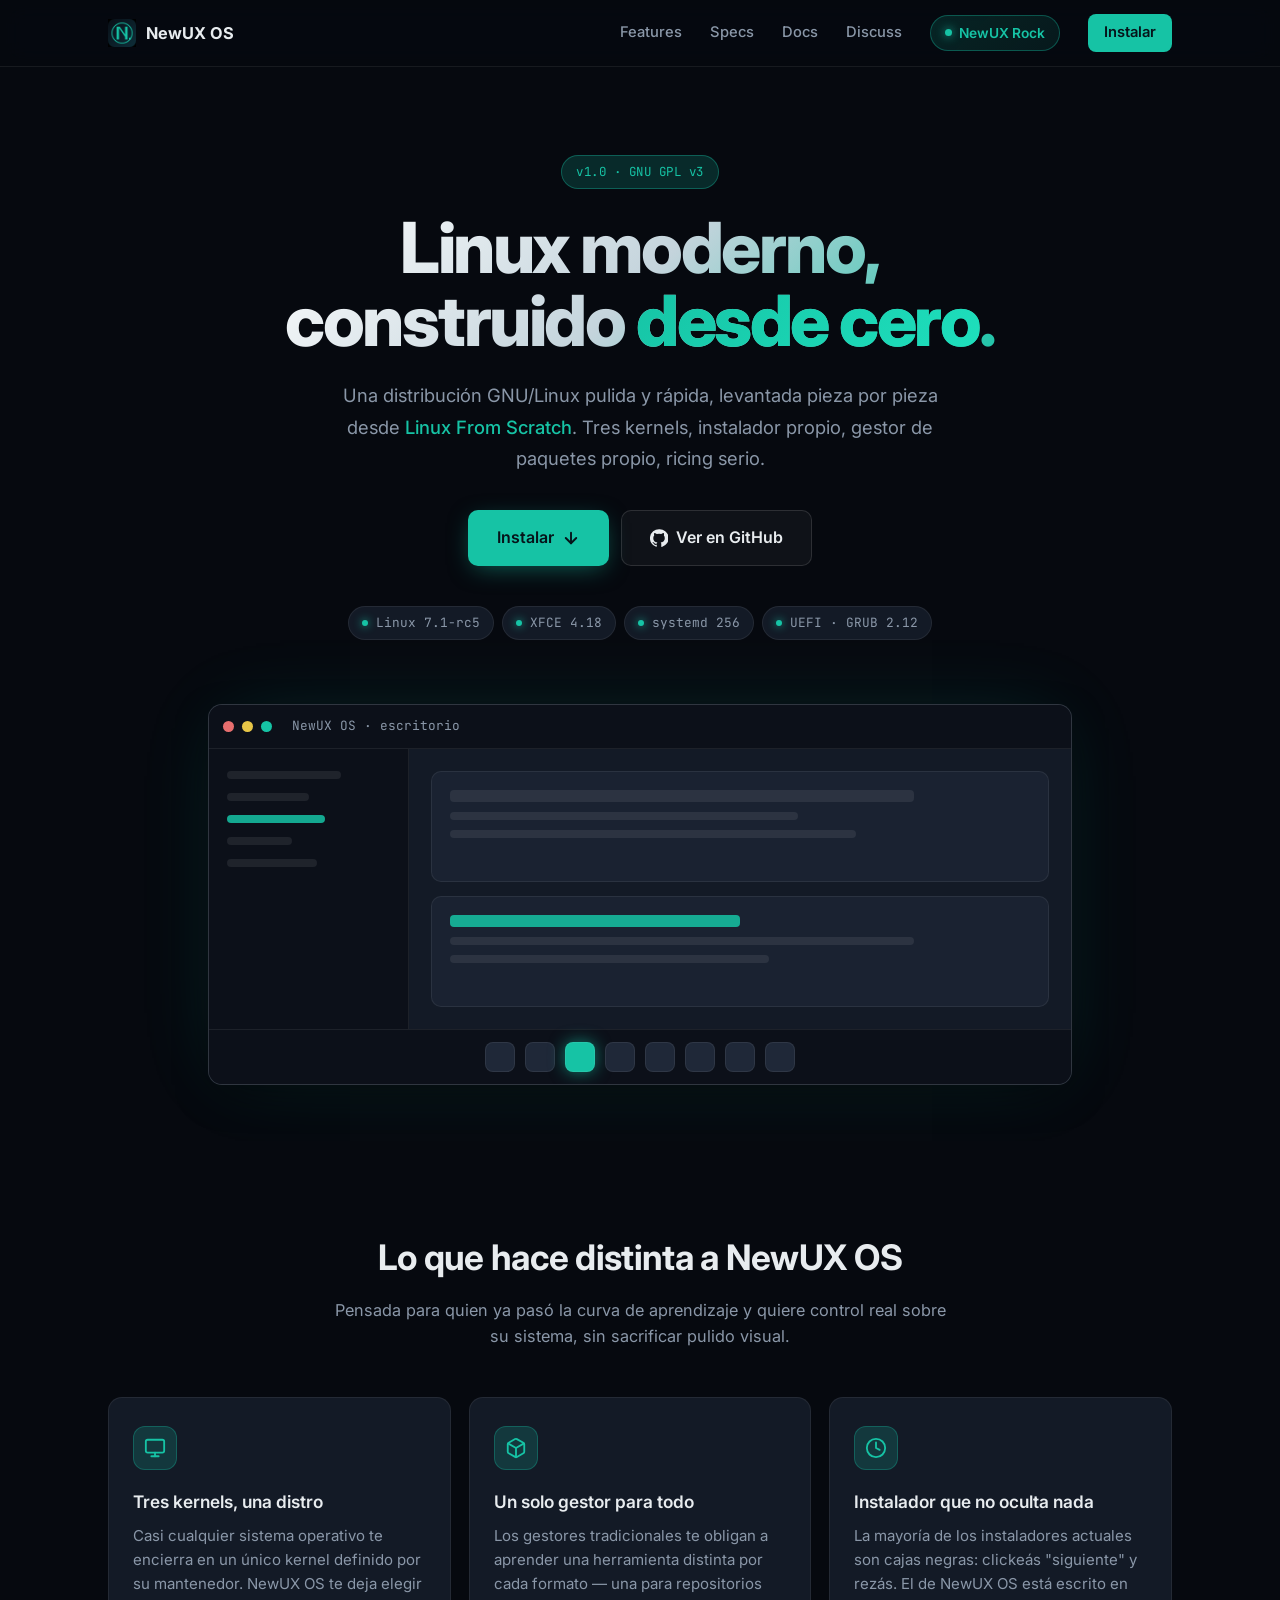
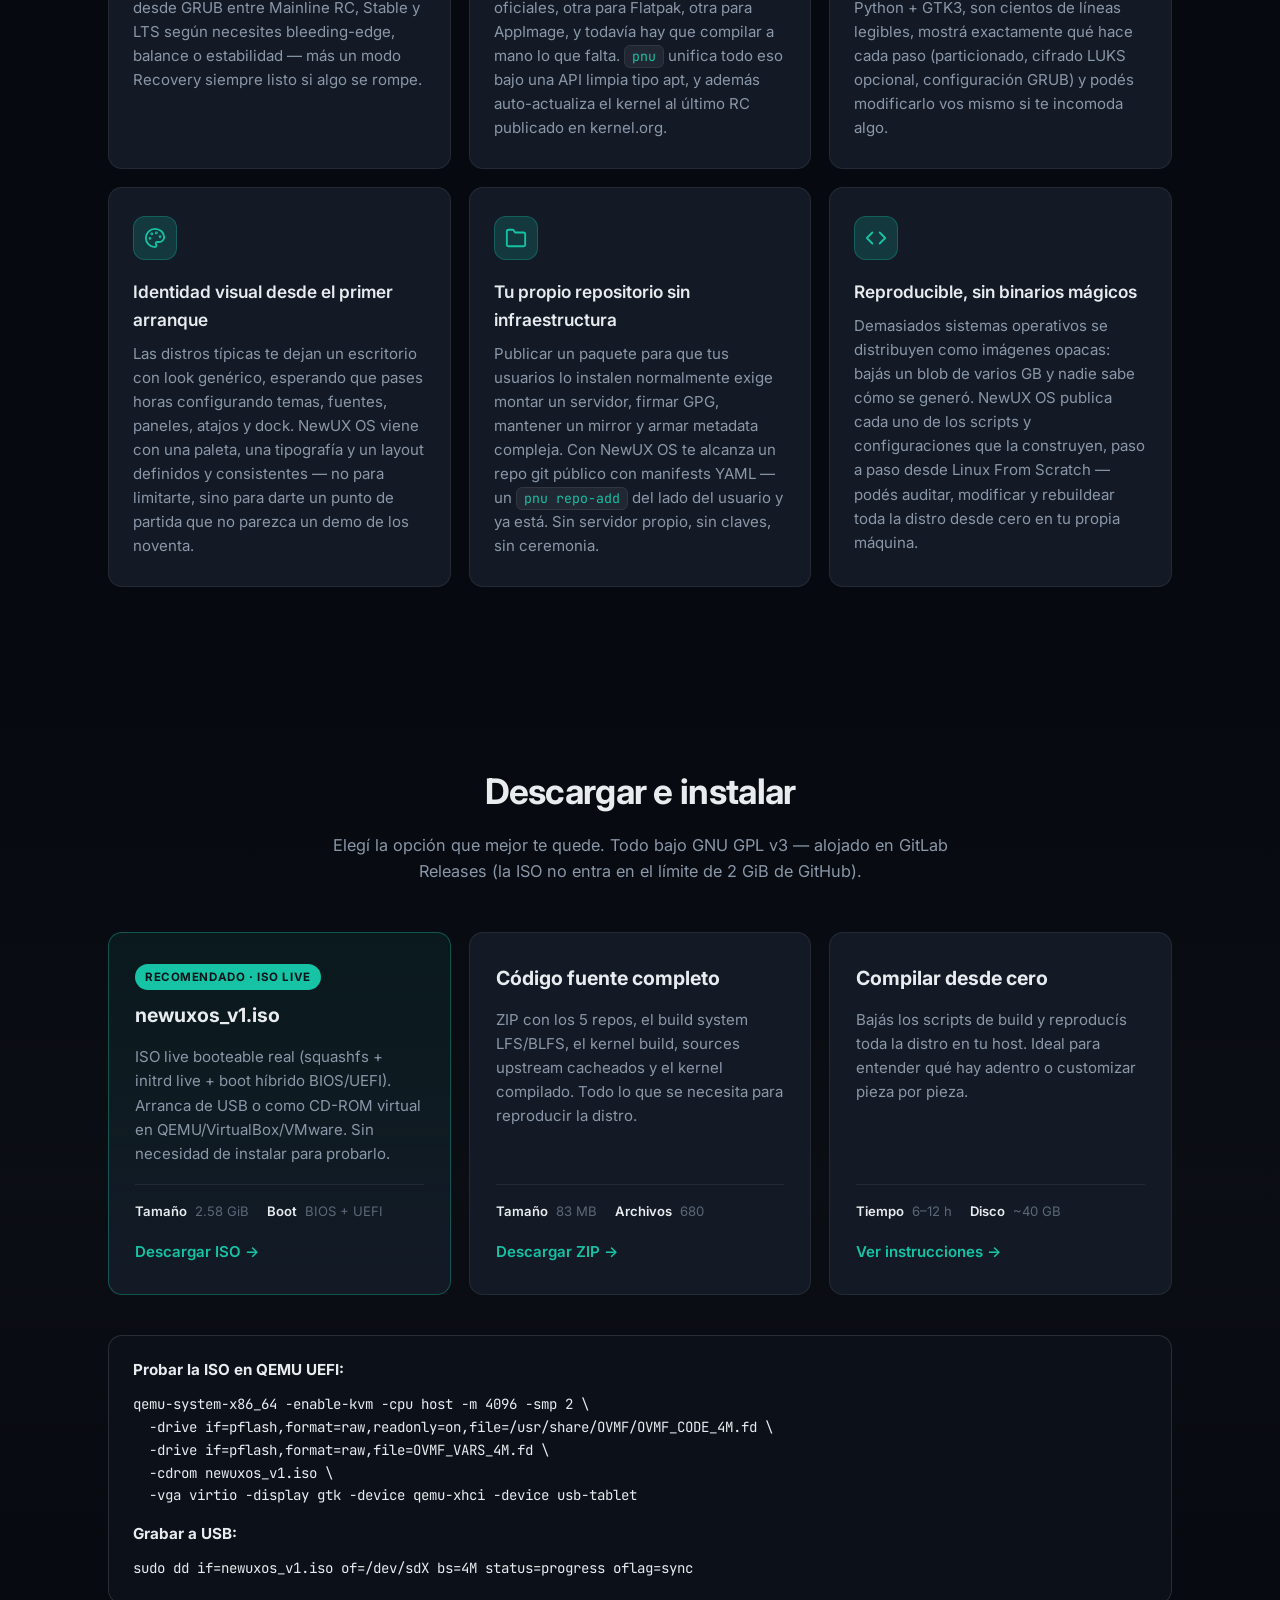
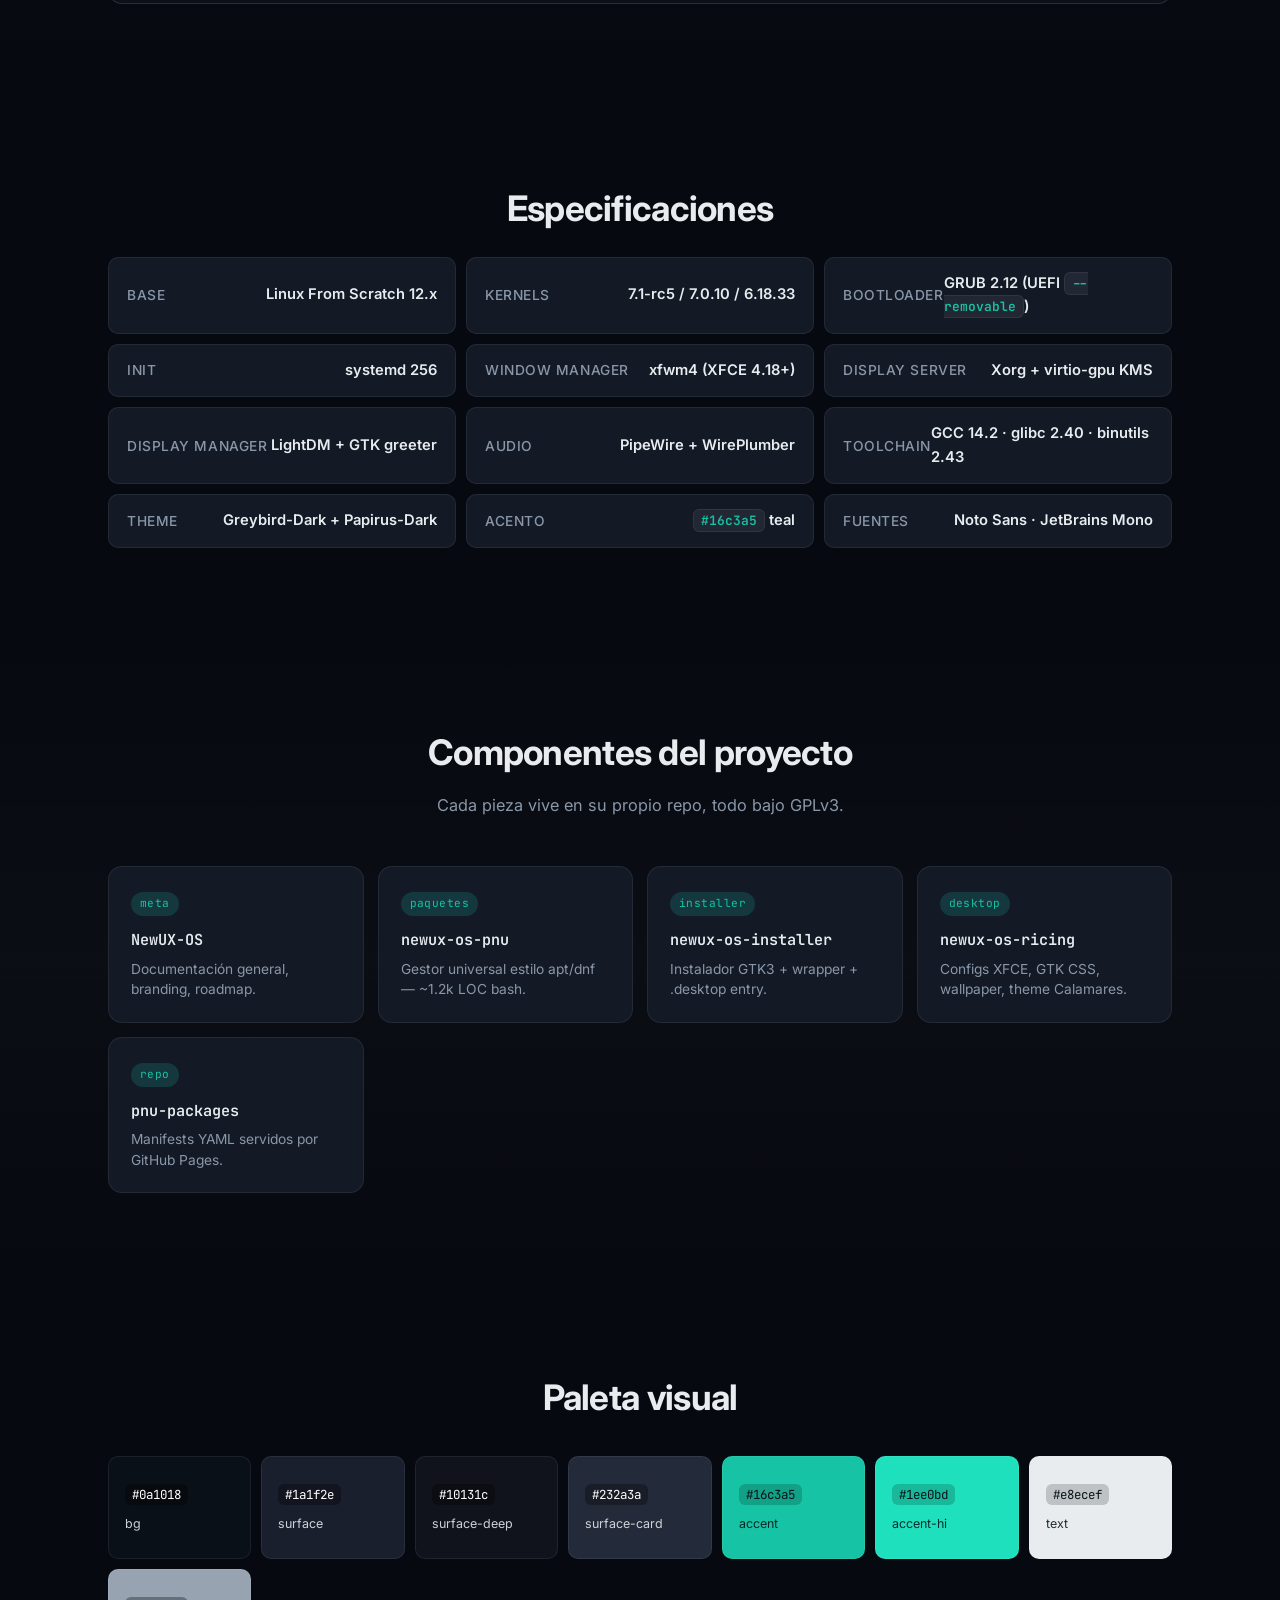
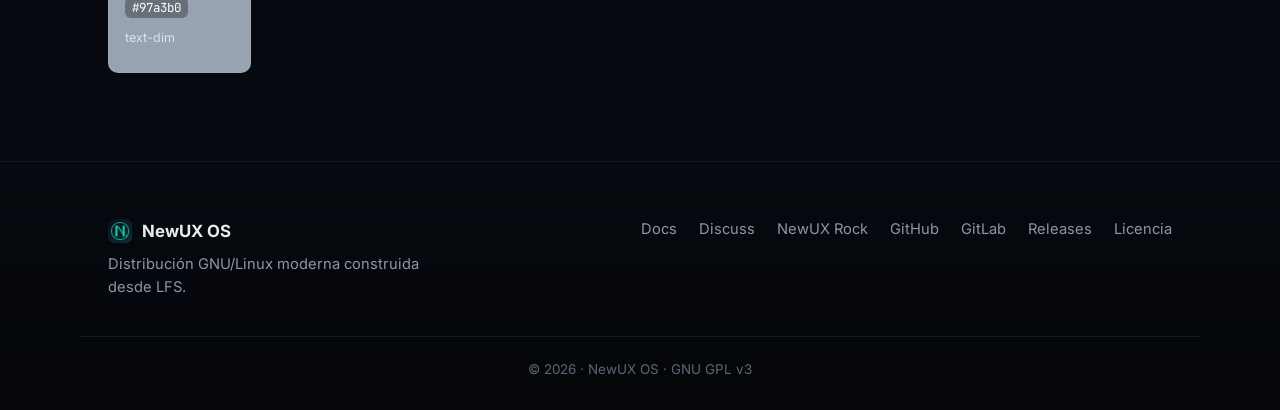
==== commit 81a5f18c: "Pages: docs wiki, discuss foro, NewUX Rock landing + footer centrado - index.html nav agrega: Docs, " ====
--- a/index.html
+++ b/index.html
@@ -22,14 +22,16 @@
 
   <nav class="topbar">
     <div class="container nav-row">
-      <a href="#" class="brand">
+      <a href="./" class="brand">
         <img src="assets/logo.png" alt="" />
         <span>NewUX OS</span>
       </a>
       <div class="nav-links">
         <a href="#features">Features</a>
         <a href="#specs">Specs</a>
-        <a href="#repos">Repos</a>
+        <a href="docs.html">Docs</a>
+        <a href="discuss.html">Discuss</a>
+        <a href="rock.html" class="nav-rock"><span class="rock-dot"></span>NewUX Rock</a>
         <a href="#instalar" class="nav-cta">Instalar</a>
       </div>
     </div>
@@ -295,11 +297,13 @@
         <p class="muted">Distribución GNU/Linux moderna construida desde LFS.</p>
       </div>
       <div class="footer-links">
+        <a href="docs.html">Docs</a>
+        <a href="discuss.html">Discuss</a>
+        <a href="rock.html">NewUX Rock</a>
         <a href="https://github.com/tomymartingrinberg-cpu/NewUX-OS">GitHub</a>
         <a href="https://gitlab.com/tomasmartingrinberg-cpu/NewUX-OS">GitLab</a>
         <a href="https://gitlab.com/tomasmartingrinberg-cpu/NewUX-OS/-/releases">Releases</a>
         <a href="https://www.gnu.org/licenses/gpl-3.0.txt">Licencia</a>
-        <a href="https://github.com/tomymartingrinberg-cpu/NewUX-OS/issues">Issues</a>
       </div>
     </div>
     <div class="container footer-bottom">
--- a/style.css
+++ b/style.css
@@ -601,7 +601,8 @@
 }
 .footer-links a:hover { color: var(--accent); }
 .footer-bottom {
-  display: flex; justify-content: space-between;
+  display: flex; justify-content: center;
+  text-align: center;
   font-size: 0.84rem;
   color: var(--text-mute);
   padding-top: 22px;
@@ -611,6 +612,36 @@
 }
 .footer-bottom a { color: var(--text-dim); }
 .footer-bottom a:hover { color: var(--accent); }
+
+/* NewUX Rock CTA en nav */
+.nav-rock {
+  display: inline-flex; align-items: center; gap: 7px;
+  background: linear-gradient(135deg, rgba(22, 195, 165, 0.15) 0%, rgba(30, 224, 189, 0.08) 100%);
+  border: 1px solid rgba(22, 195, 165, 0.35);
+  padding: 6px 14px;
+  border-radius: 99px;
+  color: var(--accent) !important;
+  font-weight: 600 !important;
+  font-size: 0.86rem;
+  transition: all 180ms ease;
+}
+.nav-rock:hover {
+  background: linear-gradient(135deg, rgba(22, 195, 165, 0.25) 0%, rgba(30, 224, 189, 0.15) 100%);
+  border-color: var(--accent);
+  color: var(--accent-hi) !important;
+  transform: translateY(-1px);
+}
+.rock-dot {
+  width: 7px; height: 7px;
+  background: var(--accent);
+  border-radius: 50%;
+  box-shadow: 0 0 10px var(--accent);
+  animation: rock-pulse 2.2s ease-in-out infinite;
+}
+@keyframes rock-pulse {
+  0%, 100% { opacity: 1; transform: scale(1); }
+  50% { opacity: 0.5; transform: scale(1.4); }
+}
 
 /* RESPONSIVE */
 @media (max-width: 768px) {
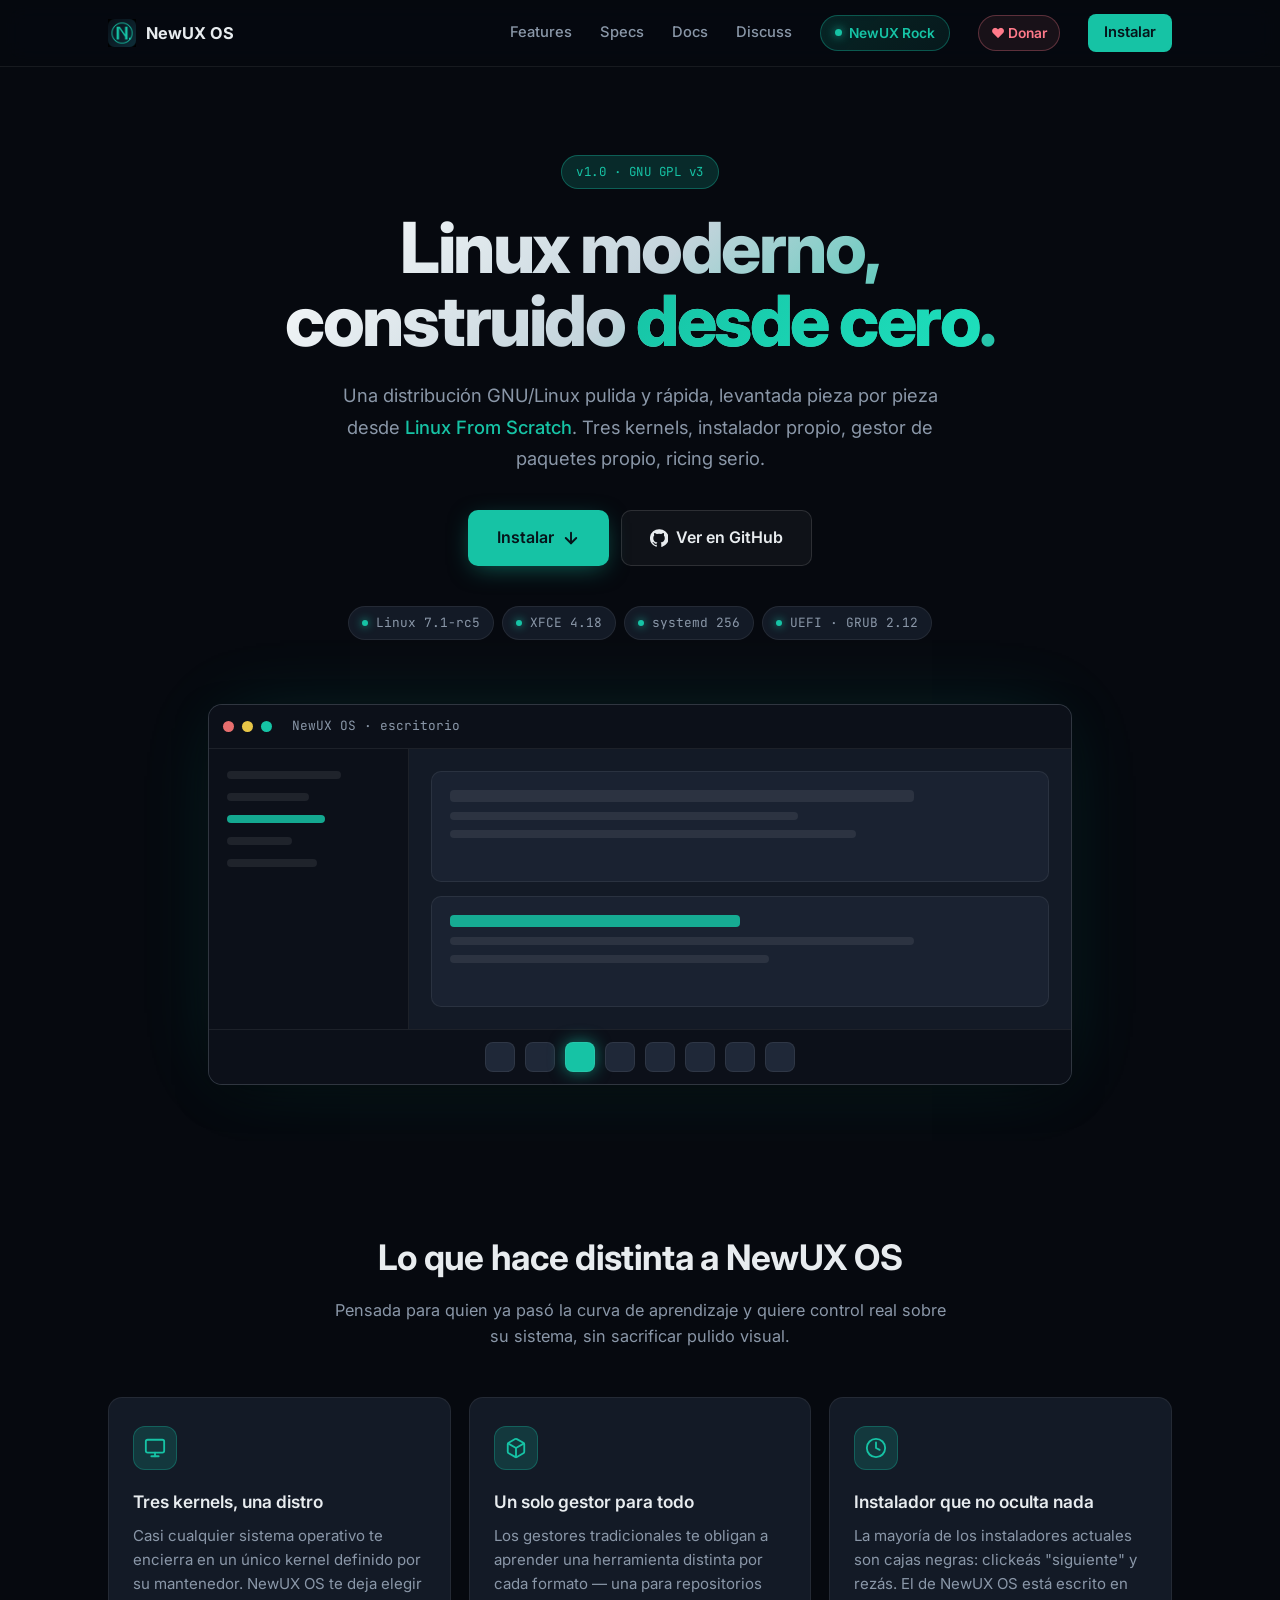
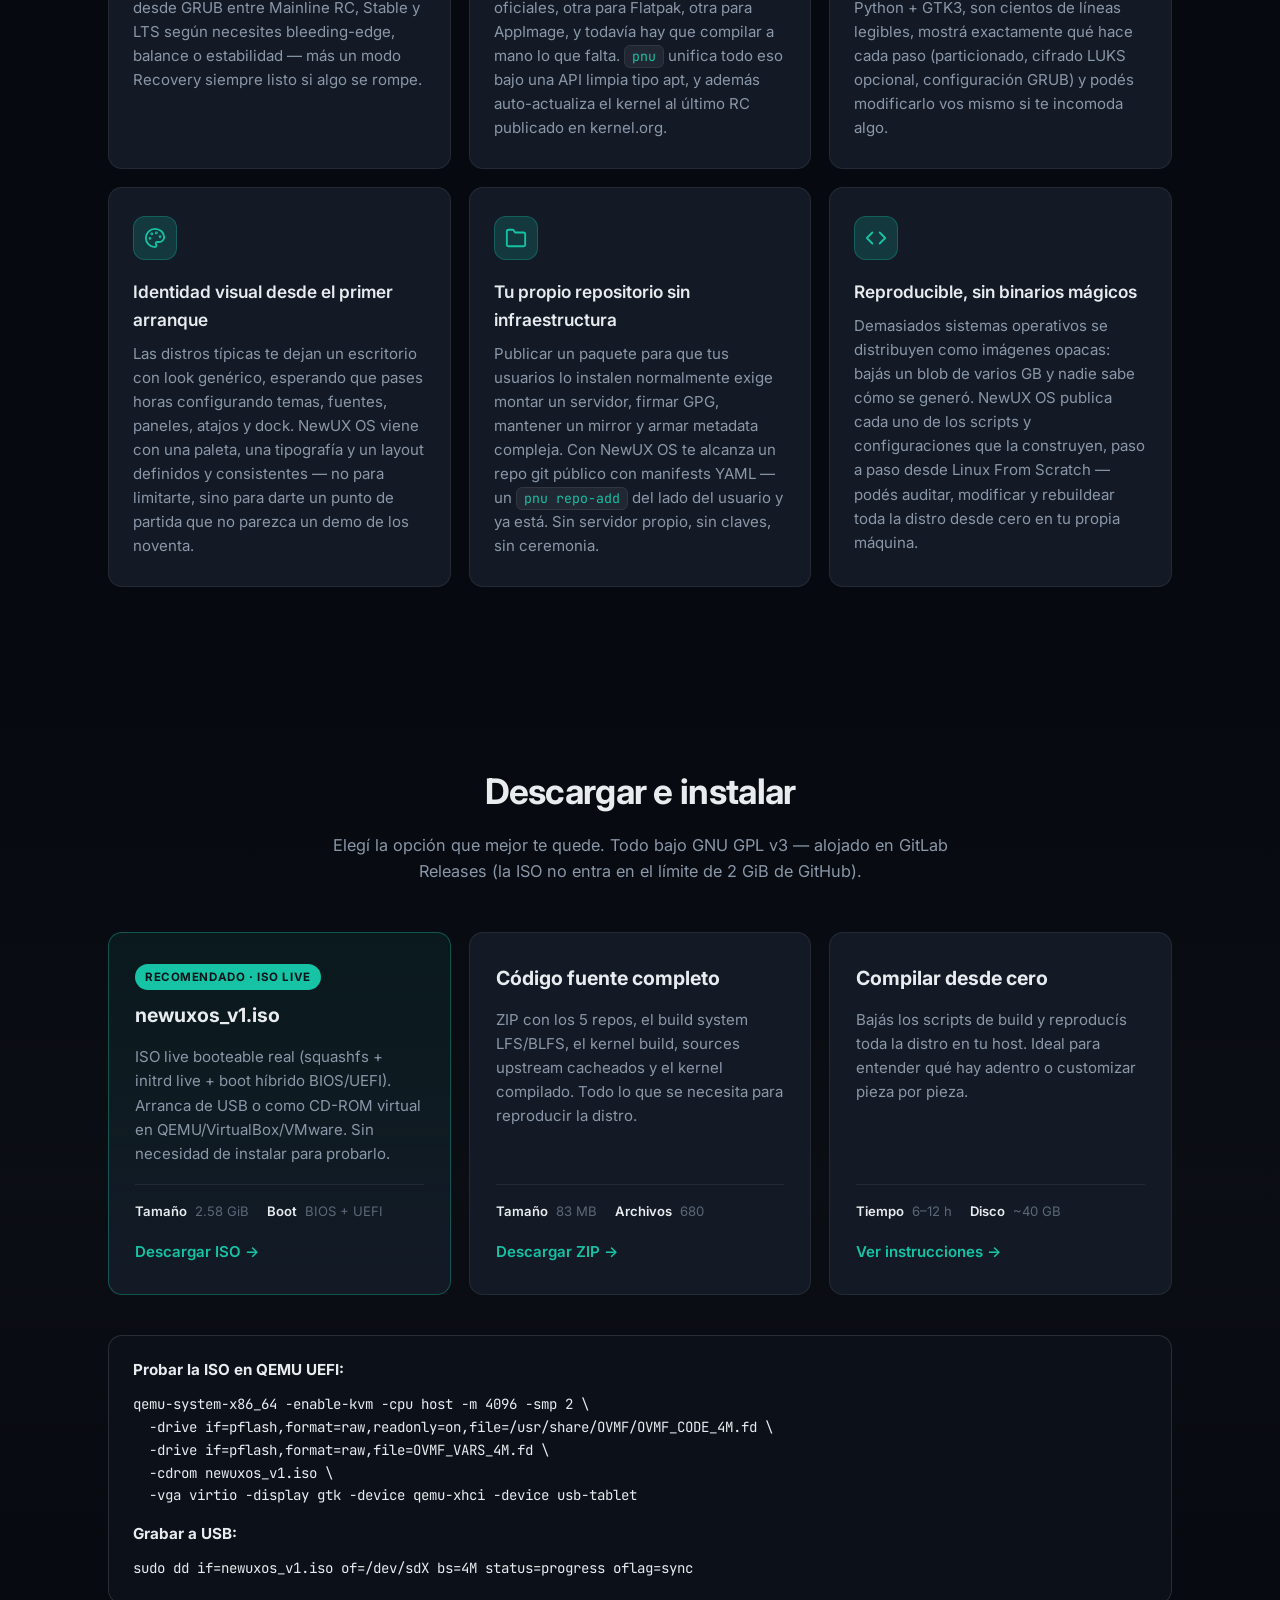
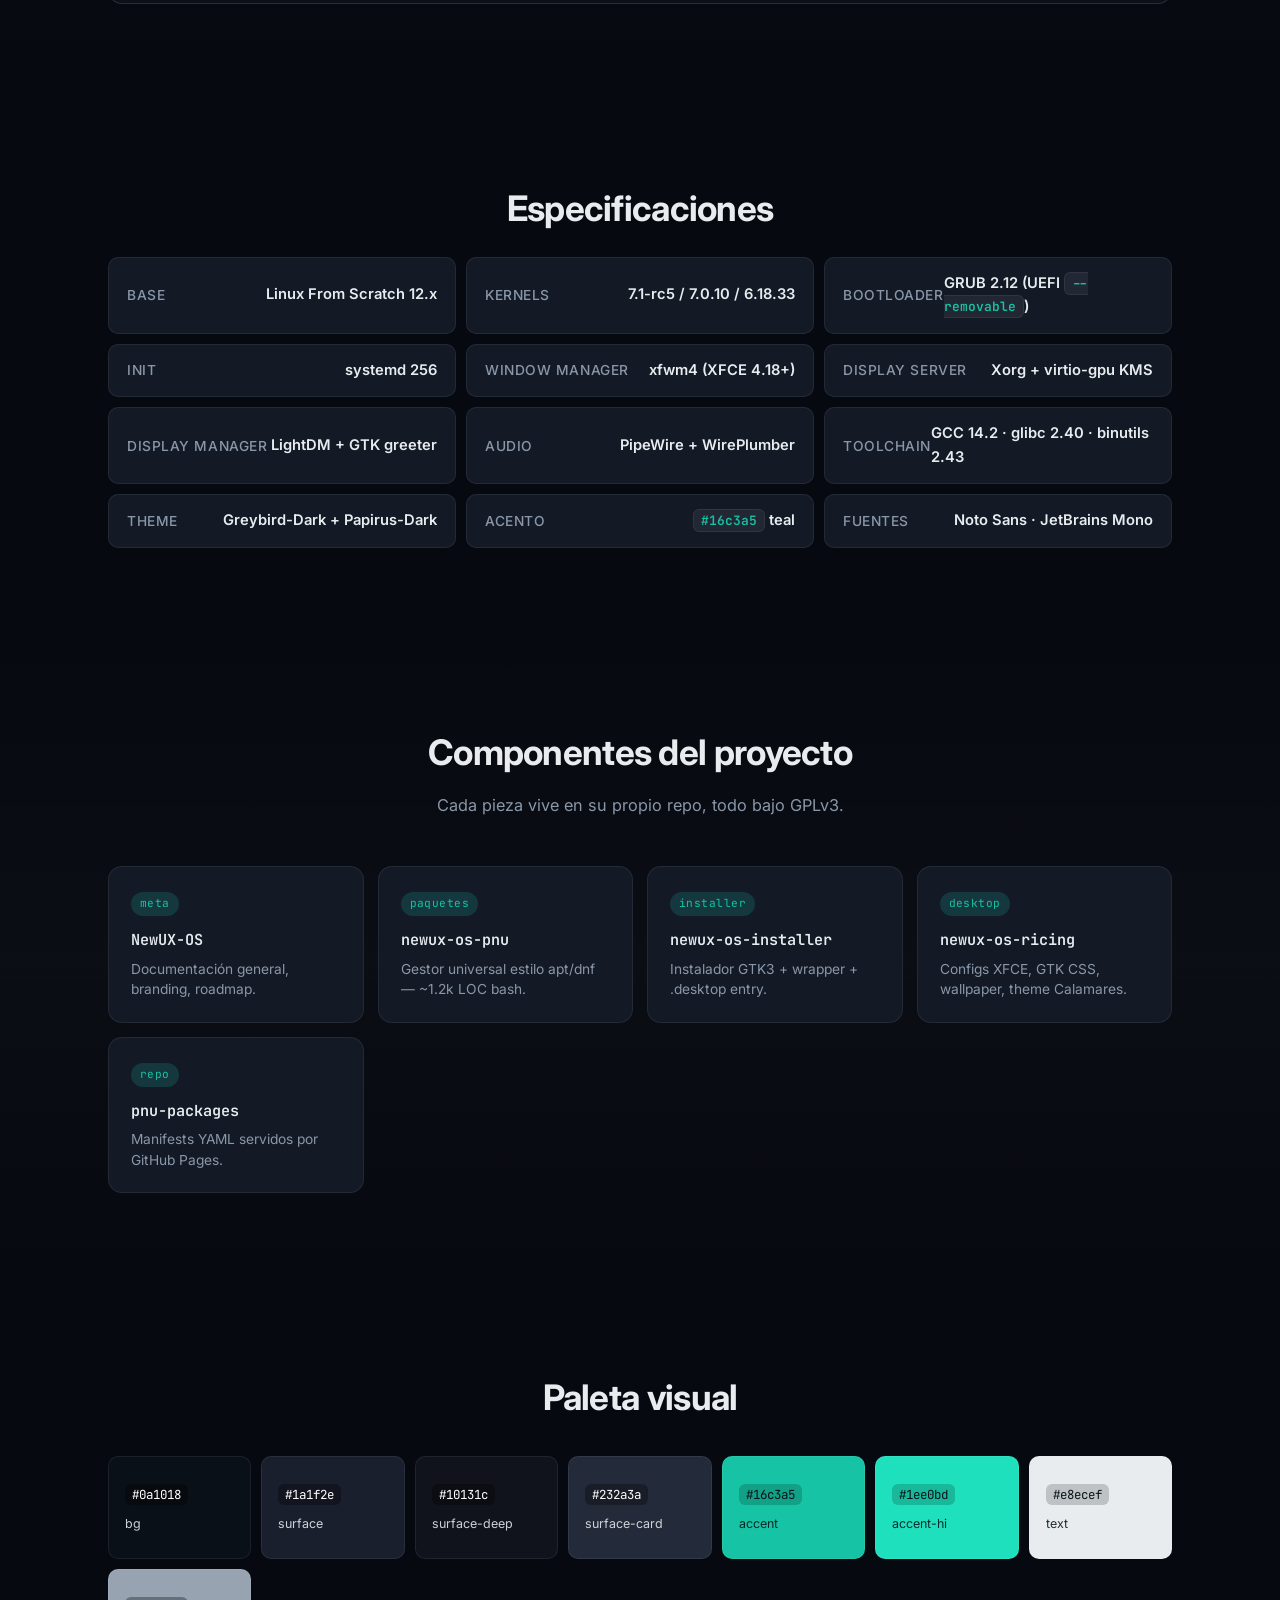
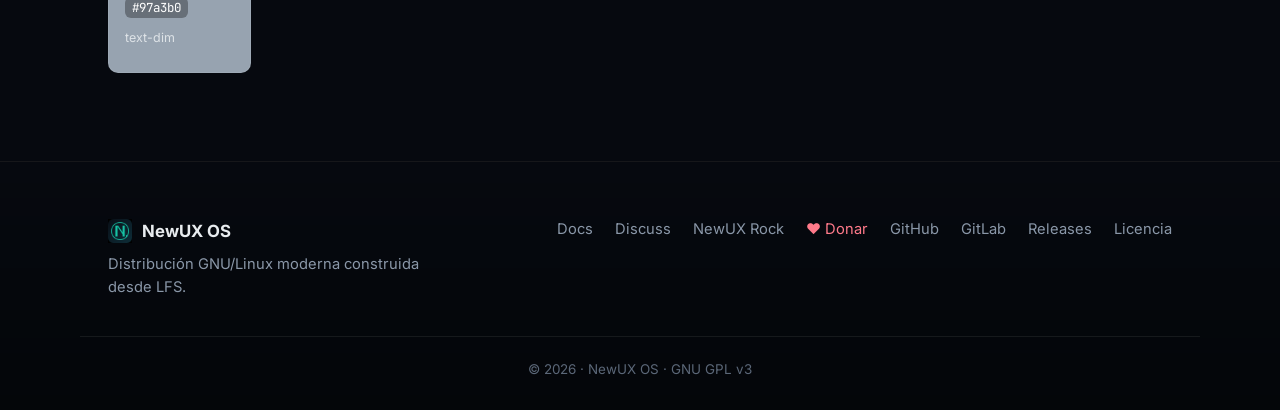
==== commit 028b1f16: "Pages: pagina Donar + boton Donar en navs + Rock con planes reales - donar.html: pagina dedicada con" ====
--- a/index.html
+++ b/index.html
@@ -32,6 +32,7 @@
         <a href="docs.html">Docs</a>
         <a href="discuss.html">Discuss</a>
         <a href="rock.html" class="nav-rock"><span class="rock-dot"></span>NewUX Rock</a>
+        <a href="donar.html" class="nav-donate">♥ Donar</a>
         <a href="#instalar" class="nav-cta">Instalar</a>
       </div>
     </div>
@@ -300,6 +301,7 @@
         <a href="docs.html">Docs</a>
         <a href="discuss.html">Discuss</a>
         <a href="rock.html">NewUX Rock</a>
+        <a href="donar.html" class="footer-donate">♥ Donar</a>
         <a href="https://github.com/tomymartingrinberg-cpu/NewUX-OS">GitHub</a>
         <a href="https://gitlab.com/tomasmartingrinberg-cpu/NewUX-OS">GitLab</a>
         <a href="https://gitlab.com/tomasmartingrinberg-cpu/NewUX-OS/-/releases">Releases</a>
--- a/style.css
+++ b/style.css
@@ -613,6 +613,26 @@
 .footer-bottom a { color: var(--text-dim); }
 .footer-bottom a:hover { color: var(--accent); }
 
+/* Donar CTA en nav (heart) */
+.nav-donate {
+  color: #ff7a8a !important;
+  font-weight: 600 !important;
+  padding: 6px 12px;
+  border-radius: 99px;
+  border: 1px solid rgba(255, 122, 138, 0.3);
+  background: rgba(255, 122, 138, 0.08);
+  transition: all 180ms ease;
+  font-size: 0.86rem;
+}
+.nav-donate:hover {
+  color: #ff9aa8 !important;
+  background: rgba(255, 122, 138, 0.18);
+  border-color: rgba(255, 122, 138, 0.5);
+  transform: translateY(-1px);
+}
+.footer-donate { color: #ff7a8a !important; }
+.footer-donate:hover { color: #ff9aa8 !important; }
+
 /* NewUX Rock CTA en nav */
 .nav-rock {
   display: inline-flex; align-items: center; gap: 7px;
